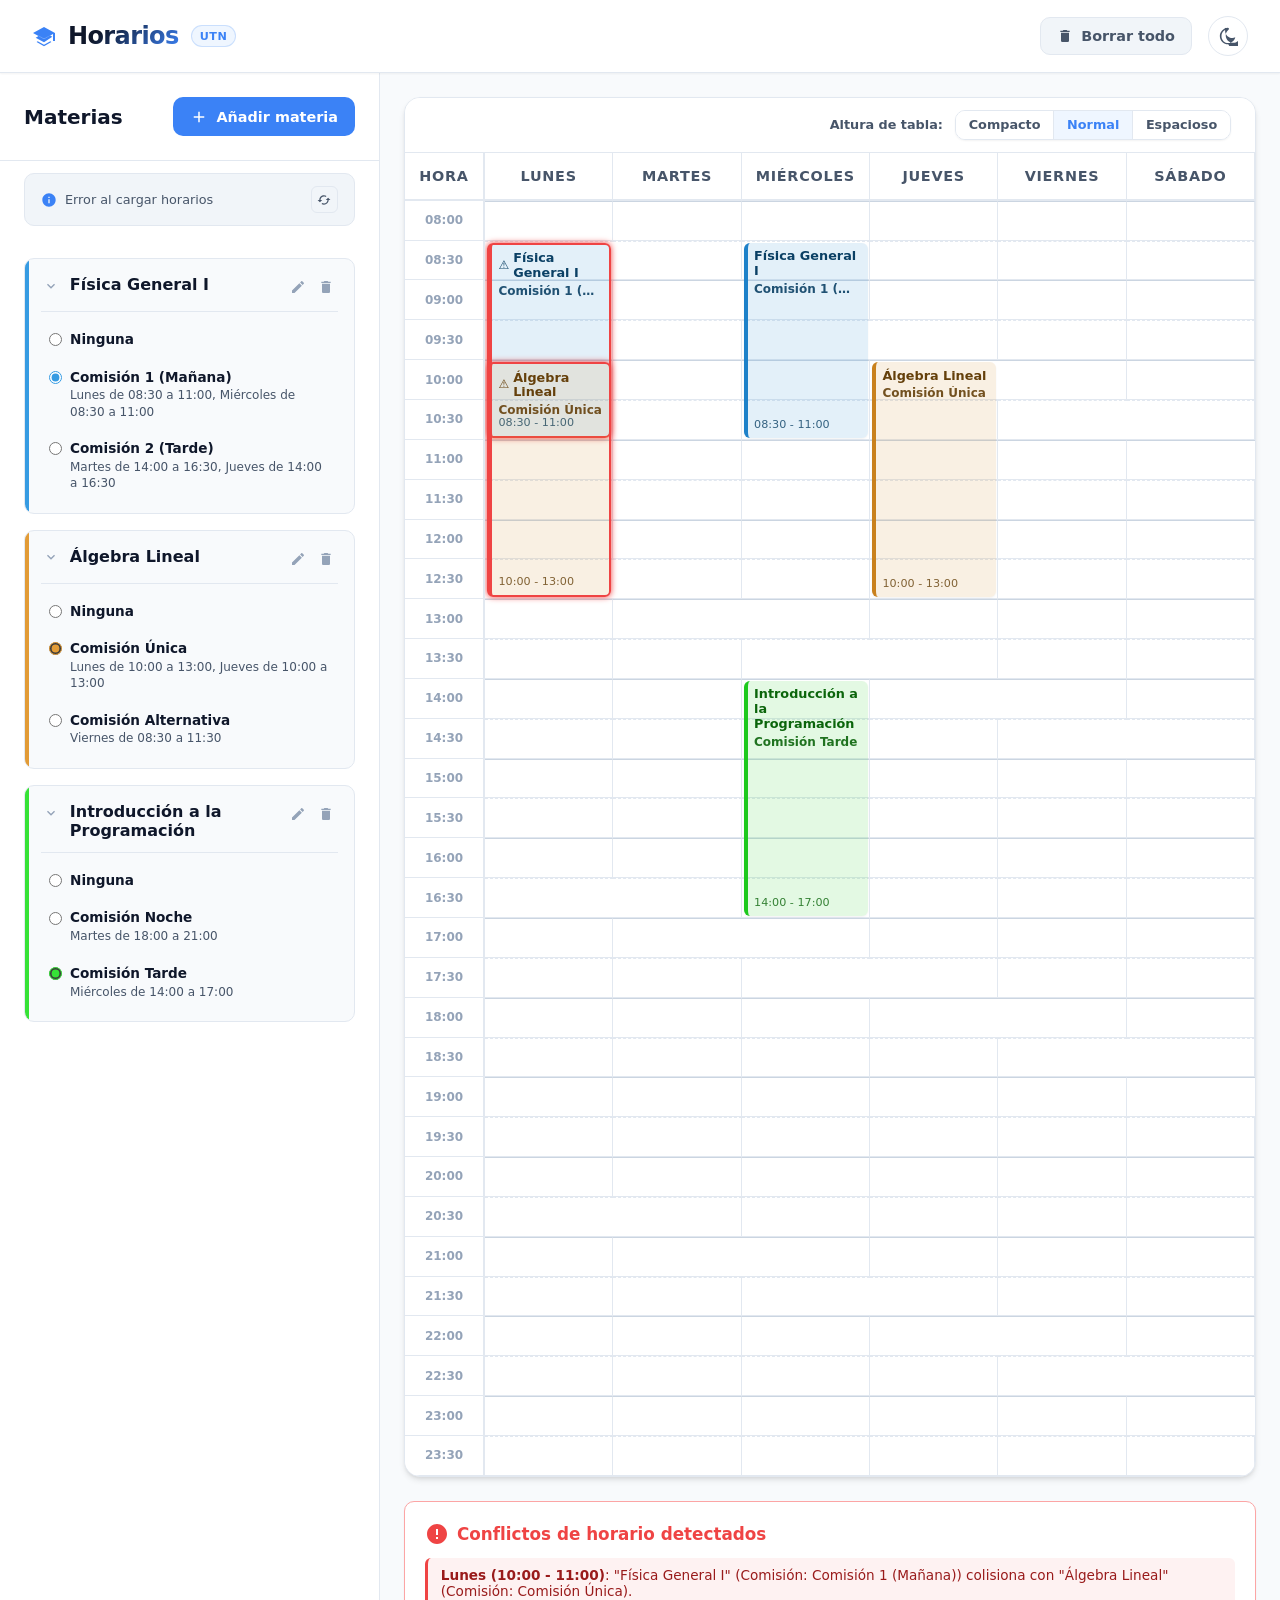
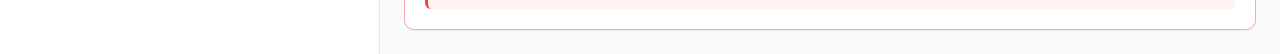
==== index.html @ dcdb1bec "Add files via upload" ====
<!DOCTYPE html>
<html lang="es">

<head>
    <meta charset="UTF-8">
    <meta name="viewport" content="width=device-width, initial-scale=1.0">
    <title>Horarios UTN</title>
    <link rel="stylesheet" href="styles.css">
</head>

<body class="theme-light">
    <header class="app-header">
        <div class="header-logo">
            <svg class="icon-logo" viewBox="0 0 24 24" width="24" height="24">
                <path fill="currentColor"
                    d="M12 3L1 9l11 6l9-4.91V17h2V9L12 3M5.89 11.5L12 14.83l6.11-3.33l2.22 1.21L12 18.25l-8.33-4.54l2.22-1.21M12 20.75l6.3-3.43l1.1 0.6L12 22.25L4.6 17.92l1.1-0.6l6.3 3.43Z" />
            </svg>
            <h1>Horarios</h1>
            <span class="badge">UTN</span>
        </div>
        <div class="header-actions">
            <button id="clear-data-btn" class="btn btn-secondary btn-icon-text"
                title="Borrar todos los datos y reiniciar">
                <svg viewBox="0 0 24 24" width="16" height="16">
                    <path fill="currentColor"
                        d="M19 4h-3.5l-1-1h-5l-1 1H5v2h14M6 19a2 2 0 0 0 2 2h8a2 2 0 0 0 2-2V7H6v12Z" />
                </svg>
                <span>Borrar todo</span>
            </button>
            <button id="theme-toggle" class="btn-theme" aria-label="Cambiar tema">
                <!-- Sun Icon -->
                <svg class="sun-icon" viewBox="0 0 24 24" width="20" height="20">
                    <path fill="currentColor"
                        d="M12 7a5 5 0 1 1 0 10a5 5 0 0 1 0-10Zm0 2a3 3 0 1 0 0 6a3 3 0 0 0 0-6Zm0-9h2v3h-2V0Zm0 18h2v3h-2v-3ZM3.515 4.929l1.414-1.414L7.05 5.636L5.636 7.05L3.515 4.93Zm13.435 13.435l1.414-1.414l2.122 2.121l-1.414 1.414l-2.122-2.121ZM0 12h3v2H0v-2Zm18 0h3v2h-3v-2ZM4.929 20.485l-1.414-1.414l2.121-2.122l1.414 1.414l-2.121 2.122ZM19.071 5.636l-1.414-1.414l2.122-2.121l1.414 1.414l-2.122 2.121Z" />
                </svg>
                <!-- Moon Icon -->
                <svg class="moon-icon" viewBox="0 0 24 24" width="20" height="20">
                    <path fill="currentColor"
                        d="M12.3 22h-.1c-5.5 0-10-4.5-10-10C2.2 6.8 6.4 2.5 11.7 2c.6 0 1.2.4 1.4.9c.2.6 0 1.2-.5 1.6c-2.1 1.7-3.3 4.2-3.3 6.9c0 4.8 3.9 8.8 8.8 8.8c2.7 0 5.2-1.2 6.9-3.3c.4-.5 1-.6 1.6-.4c.6.2.9.8.9 1.4c-.6 5.4-4.8 9.6-10.2 10.1c-.3 0-.7 0-1 .1ZM11.1 4c-3.9.7-6.9 4.1-6.9 8.2c0 4.6 3.7 8.3 8.3 8.3c4.1 0 7.5-3 8.2-6.9c-1 .5-2.2.8-3.4.8c-4.8 0-8.8-3.9-8.8-8.8c0-1.2.3-2.4.8-3.4Z" />
                </svg>
            </button>
        </div>
    </header>

    <main class="app-layout">
        <!-- Panel Izquierdo: Controles -->
        <section class="panel-left">
            <div class="panel-header">
                <h2>Materias</h2>
                <button id="add-subject-btn" class="btn btn-primary btn-icon-text">
                    <svg viewBox="0 0 24 24" width="18" height="18">
                        <path fill="currentColor" d="M19 13h-6v6h-2v-6H5v-2h6V5h2v6h6v2Z" />
                    </svg>
                    <span>Añadir materia</span>
                </button>
            </div>

            <div class="sync-status-card" id="sync-status-card">
                <div class="sync-status-info">
                    <svg viewBox="0 0 24 24" width="16" height="16" class="icon-sync">
                        <path fill="currentColor"
                            d="M12 2C6.48 2 2 6.48 2 12s4.48 10 10 10 10-4.48 10-10S17.52 2 12 2zm1 15h-2v-6h2v6zm0-8h-2V7h2v2z" />
                    </svg>
                    <span id="sync-status-text">Cargando horarios...</span>
                </div>
                <button id="open-sync-btn" class="btn btn-secondary btn-small"
                    title="Re-sincronizar horarios desde GitHub">
                    <svg viewBox="0 0 24 24" width="14" height="14">
                        <path fill="currentColor"
                            d="M19 8l-4 4h3c0 3.31-2.69 6-6 6-1.01 0-1.97-.25-2.8-.7l-1.46 1.46C8.97 19.54 10.43 20 12 20c4.42 0 8-3.58 8-8h3l-4-4zM6 12c0-3.31 2.69-6 6-6 1.01 0 1.97.25 2.8.7l1.46-1.46C15.03 4.46 13.57 4 12 4c-4.42 0-8 3.58-8 8H1l4 4 4-4H6z" />
                    </svg>
                </button>
            </div>

            <div id="subjects-container" class="subjects-list">
                <!-- Se poblará dinámicamente con JavaScript -->
                <div class="empty-state">
                    <svg viewBox="0 0 24 24" width="48" height="48">
                        <path fill="currentColor"
                            d="M19 3H5c-1.1 0-2 .9-2 2v14c0 1.1.9 2 2 2h14c1.1 0 2-.9 2-2V5c0-1.1-.9-2-2-2m-2 10h-4v4h-2v-4H7v-2h4V7h2v4h4v2Z" />
                    </svg>
                    <p>No tienes materias cargadas aún.</p>
                    <p class="subtext">Haz clic en "Añadir" para comenzar.</p>
                </div>
            </div>
        </section>

        <!-- Panel Derecho: Timetable -->
        <section class="panel-right">
            <div class="timetable-card">
                <div class="timetable-toolbar">
                    <span class="toolbar-label">Altura de tabla:</span>
                    <div class="btn-group" id="zoom-controls">
                        <button id="zoom-compact-btn" class="btn btn-secondary btn-small"
                            title="Compacto">Compacto</button>
                        <button id="zoom-normal-btn" class="btn btn-secondary btn-small active"
                            title="Normal">Normal</button>
                        <button id="zoom-spacious-btn" class="btn btn-secondary btn-small"
                            title="Espacioso">Espacioso</button>
                    </div>
                </div>
                <div class="timetable-wrapper">
                    <div class="timetable-grid" id="timetable-grid" data-size="normal">
                        <!-- Las cabeceras de días y bloques de horas se generarán por JS -->
                    </div>
                </div>
            </div>

            <!-- Panel de Colisiones -->
            <div id="collision-panel" class="collision-card hidden">
                <div class="collision-header">
                    <svg class="icon-warning" viewBox="0 0 24 24" width="24" height="24">
                        <path fill="currentColor"
                            d="M12 2C6.5 2 2 6.5 2 12s4.5 10 10 10s10-4.5 10-10S17.5 2 12 2zm1 15h-2v-2h2v2zm0-4h-2V7h2v6z" />
                    </svg>
                    <h3>Conflictos de horario detectados</h3>
                </div>
                <ul id="collision-list" class="collision-list">
                    <!-- Se listarán los conflictos aquí -->
                </ul>
            </div>
        </section>
    </main>

    <!-- Modal para Añadir/Editar Materia -->
    <div id="subject-modal" class="modal-overlay hidden">
        <div class="modal-container">
            <div class="modal-header">
                <h3 id="modal-title">Añadir materia</h3>
                <button id="modal-close-btn" class="btn-close" aria-label="Cerrar modal">&times;</button>
            </div>

            <!-- Tabs para alternar entre Oficial y Manual -->
            <div class="modal-tabs" id="subject-modal-tabs">
                <button type="button" class="modal-tab-btn active" id="tab-official-btn">Buscar materia oficial</button>
                <button type="button" class="modal-tab-btn" id="tab-manual-btn">Creación manual</button>
            </div>

            <!-- Contenido 1: Buscar Materia -->
            <div id="modal-official-section" class="modal-section-content">
                <div class="modal-body">
                    <p class="search-notice"> Agregá las materias anuales y de este cuatrimestre buscando acá</p>

                    <!-- Buscador -->
                    <div class="form-group search-group">
                        <div class="search-input-wrapper">
                            <input type="text" id="subject-search-input"
                                placeholder="Escribe el nombre de la materia... (ej. Análisis, Álgebra, Física)">
                            <svg class="search-icon" viewBox="0 0 24 24" width="18" height="18">
                                <path fill="currentColor"
                                    d="M9.5 3A6.5 6.5 0 0 1 16 9.5c0 1.61-.59 3.09-1.56 4.23l.27.27h.79l5 5-1.5 1.5-5-5v-.79l-.27-.27A6.516 6.516 0 0 1 9.5 16 6.5 6.5 0 0 1 3 9.5 6.5 6.5 0 0 1 9.5 3m0 2C7 5 5 7 5 9.5S7 14 9.5 14 14 12 14 9.5 12 5 9.5 5Z" />
                            </svg>
                        </div>
                        <div id="search-results-list" class="search-results-list hidden">
                            <!-- Resultados dinámicos -->
                        </div>
                    </div>

                    <!-- Detalle de la materia seleccionada -->
                    <div id="official-subject-detail" class="official-subject-detail hidden">
                        <div class="detail-header-card">
                            <h4 id="detail-subject-name">INFORMÁTICA I</h4>
                            <span class="badge badge-plan" id="detail-subject-plan">Plan 1995</span>
                        </div>

                        <div class="detail-info-title">Comisiones y horarios disponibles:</div>
                        <div class="commissions-detail-list" id="commissions-detail-list">
                            <!-- Se poblará con comisiones, aulas, profesores y horas -->
                        </div>
                    </div>
                </div>
                <div class="modal-footer">
                    <button type="button" class="btn btn-secondary modal-cancel-btn">Cancelar</button>
                    <button type="button" id="add-official-subject-btn" class="btn btn-primary" disabled>Añadir
                        materia</button>
                </div>
            </div>

            <!-- Contenido 2: Creación Manual (Formulario Original) -->
            <form id="subject-form" autocomplete="off" class="modal-section-content hidden">
                <input type="hidden" id="edit-subject-id">
                <div class="modal-body">

                    <!-- Nombre de la Materia -->
                    <div class="form-group">
                        <label for="subject-name">Nombre de la materia *</label>
                        <input type="text" id="subject-name" required
                            placeholder="Ej. Álgebra I, Física General, Introducción a la Programación...">
                    </div>

                    <!-- Comisiones -->
                    <div class="form-section">
                        <div class="section-header">
                            <h4>Comisiones</h4>
                            <button type="button" id="add-commission-btn"
                                class="btn btn-secondary btn-small btn-icon-text">
                                <svg viewBox="0 0 24 24" width="14" height="14">
                                    <path fill="currentColor" d="M19 13h-6v6h-2v-6H5v-2h6V5h2v6h6v2Z" />
                                </svg>
                                <span>Añadir comisión</span>
                            </button>
                        </div>

                        <div id="commissions-form-list" class="commissions-form-list">
                            <!-- Se añadirán comisiones dinámicamente con JS -->
                        </div>
                    </div>
                </div>
                <div class="modal-footer">
                    <button type="button" class="btn btn-secondary modal-cancel-btn">Cancelar</button>
                    <button type="submit" class="btn btn-primary">Guardar materia</button>
                </div>
            </form>
        </div>
    </div>


    <!-- Modal de Confirmación Personalizado -->
    <div id="confirm-modal" class="confirm-overlay hidden">
        <div class="confirm-box">
            <div class="confirm-icon">
                <svg viewBox="0 0 24 24" width="32" height="32">
                    <path fill="currentColor"
                        d="M12 2C6.48 2 2 6.48 2 12s4.48 10 10 10 10-4.48 10-10S17.52 2 12 2zm1 15h-2v-2h2v2zm0-4h-2V7h2v6z" />
                </svg>
            </div>
            <p id="confirm-message" class="confirm-message"></p>
            <div class="confirm-actions">
                <button id="confirm-cancel-btn" class="btn btn-secondary" type="button">Cancelar</button>
                <button id="confirm-ok-btn" class="btn btn-danger" type="button">Eliminar</button>
            </div>
        </div>
    </div>

    <script src="app.js"></script>
</body>

</html>
---- styles.css ----
/* ==========================================================================
   HoraUni - Estilos de la Aplicación
   ========================================================================== */

/* 1. Reset y Estilos de Base */
*, *::before, *::after {
    box-sizing: border-box;
    margin: 0;
    padding: 0;
}

:root {
    /* Variables del Sistema - Modo Claro */
    --font-primary: system-ui, -apple-system, BlinkMacSystemFont, "Segoe UI", Roboto, "Helvetica Neue", Arial, sans-serif;
    
    --bg-primary: #f8fafc;
    --bg-secondary: #ffffff;
    --bg-tertiary: #f1f5f9;
    --border-color: #e2e8f0;
    --border-color-muted: #cbd5e1;
    
    --text-primary: #0f172a;
    --text-secondary: #475569;
    --text-muted: #94a3b8;
    
    --color-brand: #3b82f6;
    --color-brand-hover: #2563eb;
    --color-brand-light: #eff6ff;
    
    --color-danger: #ef4444;
    --color-danger-hover: #dc2626;
    --color-danger-light: #fef2f2;
    --color-danger-dark: #991b1b;
    --color-danger-border: #fca5a5;
    
    --shadow-sm: 0 1px 2px 0 rgba(0, 0, 0, 0.05);
    --shadow-md: 0 4px 6px -1px rgba(0, 0, 0, 0.1), 0 2px 4px -2px rgba(0, 0, 0, 0.1);
    --shadow-lg: 0 10px 15px -3px rgba(0, 0, 0, 0.1), 0 4px 6px -4px rgba(0, 0, 0, 0.1);
    
    --radius-sm: 6px;
    --radius-md: 10px;
    --radius-lg: 16px;
    
    --transition-fast: 0.15s ease;
    --transition-normal: 0.25s cubic-bezier(0.4, 0, 0.2, 1);
}

/* Variables del Sistema - Modo Oscuro */
body.theme-dark {
    --bg-primary: #0f172a;
    --bg-secondary: #1e293b;
    --bg-tertiary: #0f172a;
    --border-color: #334155;
    --border-color-muted: #475569;
    
    --text-primary: #f8fafc;
    --text-secondary: #cbd5e1;
    --text-muted: #64748b;
    
    --color-brand: #60a5fa;
    --color-brand-hover: #3b82f6;
    --color-brand-light: #1e3a8a;
    
    --color-danger: #f87171;
    --color-danger-hover: #ef4444;
    --color-danger-light: rgba(127, 29, 29, 0.4);
    --color-danger-dark: #fecaca;
    --color-danger-border: #ef4444;
    
    --shadow-sm: 0 1px 2px 0 rgba(0, 0, 0, 0.5);
    --shadow-md: 0 4px 6px -1px rgba(0, 0, 0, 0.3), 0 2px 4px -2px rgba(0, 0, 0, 0.3);
    --shadow-lg: 0 10px 15px -3px rgba(0, 0, 0, 0.4), 0 4px 6px -4px rgba(0, 0, 0, 0.4);
}

body {
    font-family: var(--font-primary);
    background-color: var(--bg-primary);
    color: var(--text-primary);
    min-height: 100vh;
    display: flex;
    flex-direction: column;
    overflow-x: hidden;
    transition: background-color var(--transition-normal), color var(--transition-normal);
}

/* 2. Cabecera (App Header) */
.app-header {
    display: flex;
    justify-content: space-between;
    align-items: center;
    padding: 1rem 2rem;
    background-color: var(--bg-secondary);
    border-bottom: 1px solid var(--border-color);
    position: sticky;
    top: 0;
    z-index: 100;
    box-shadow: var(--shadow-sm);
    transition: background-color var(--transition-normal), border-color var(--transition-normal);
}

.header-logo {
    display: flex;
    align-items: center;
    gap: 0.75rem;
}

.icon-logo {
    color: var(--color-brand);
    animation: pulse 3s infinite alternate;
}

.header-logo h1 {
    font-size: 1.5rem;
    font-weight: 800;
    letter-spacing: -0.025em;
    background: linear-gradient(135deg, var(--text-primary) 30%, var(--color-brand));
    -webkit-background-clip: text;
    -webkit-text-fill-color: transparent;
}

.badge {
    font-size: 0.7rem;
    font-weight: 600;
    text-transform: uppercase;
    letter-spacing: 0.05em;
    padding: 0.2rem 0.5rem;
    background-color: var(--color-brand-light);
    color: var(--color-brand);
    border-radius: 9999px;
    border: 1px solid rgba(59, 130, 246, 0.2);
}

.header-actions {
    display: flex;
    align-items: center;
    gap: 1rem;
}

/* Botones y Controles */
.btn {
    display: inline-flex;
    align-items: center;
    justify-content: center;
    gap: 0.5rem;
    font-family: inherit;
    font-size: 0.9rem;
    font-weight: 600;
    padding: 0.6rem 1.2rem;
    border-radius: var(--radius-md);
    border: 1px solid transparent;
    cursor: pointer;
    transition: all var(--transition-fast);
}

.btn-icon-text {
    padding: 0.6rem 1rem;
}

.btn-primary {
    background-color: var(--color-brand);
    color: #ffffff;
}

.btn-primary:hover {
    background-color: var(--color-brand-hover);
    transform: translateY(-1px);
}

.btn-primary:active {
    transform: translateY(0);
}

.btn-secondary {
    background-color: var(--bg-tertiary);
    color: var(--text-secondary);
    border: 1px solid var(--border-color);
}

.btn-secondary:hover {
    background-color: var(--border-color);
    color: var(--text-primary);
}

.btn-danger {
    background-color: var(--color-danger-light);
    color: var(--color-danger);
    border: 1px solid rgba(239, 68, 68, 0.2);
}

.btn-danger:hover {
    background-color: var(--color-danger);
    color: #ffffff;
}

.btn-small {
    font-size: 0.8rem;
    padding: 0.4rem 0.8rem;
    border-radius: var(--radius-sm);
}

.btn-theme {
    background: none;
    border: 1px solid var(--border-color);
    color: var(--text-secondary);
    width: 40px;
    height: 40px;
    border-radius: 50%;
    display: flex;
    align-items: center;
    justify-content: center;
    cursor: pointer;
    transition: all var(--transition-fast);
}

.btn-theme:hover {
    background-color: var(--bg-tertiary);
    color: var(--text-primary);
    transform: rotate(15deg);
}

/* Iconos de Tema */
body.theme-light .moon-icon { display: block; }
body.theme-light .sun-icon { display: none; }
body.theme-dark .moon-icon { display: none; }
body.theme-dark .sun-icon { display: block; }

/* 3. Layout Principal */
.app-layout {
    display: flex;
    flex: 1;
    height: calc(100vh - 73px);
    overflow: hidden;
}

/* Panel Izquierdo (Materia/Comisiones) */
.panel-left {
    width: 380px;
    min-width: 380px;
    border-right: 1px solid var(--border-color);
    background-color: var(--bg-secondary);
    display: flex;
    flex-direction: column;
    transition: background-color var(--transition-normal), border-color var(--transition-normal);
}

.panel-left .panel-header {
    padding: 1.5rem;
    border-bottom: 1px solid var(--border-color);
    display: flex;
    justify-content: space-between;
    align-items: center;
}

.panel-left .panel-header h2 {
    font-size: 1.25rem;
    font-weight: 700;
}

.subjects-list {
    flex: 1;
    overflow-y: auto;
    padding: 1.5rem;
    display: flex;
    flex-direction: column;
    gap: 1rem;
}

/* Empty State */
.empty-state {
    display: flex;
    flex-direction: column;
    align-items: center;
    text-align: center;
    color: var(--text-muted);
    padding: 2rem 1.5rem;
}

.empty-state svg {
    margin-bottom: 1rem;
    opacity: 0.5;
}

.empty-state p {
    font-weight: 600;
    font-size: 1rem;
    color: var(--text-secondary);
}

.empty-state .subtext {
    font-weight: 400;
    font-size: 0.85rem;
    margin-top: 0.25rem;
    color: var(--text-muted);
}

/* 4. Tarjetas de Materia */
.subject-card {
    background-color: var(--bg-primary);
    border: 1px solid var(--border-color);
    border-radius: var(--radius-md);
    padding: 1rem;
    transition: all var(--transition-fast);
    position: relative;
    overflow: hidden;
}

.subject-card::before {
    content: '';
    position: absolute;
    left: 0;
    top: 0;
    bottom: 0;
    width: 4px;
    background-color: var(--subject-color);
}

.subject-card:hover {
    border-color: var(--border-color-muted);
    box-shadow: var(--shadow-sm);
}

.subject-card-header {
    display: flex;
    justify-content: space-between;
    align-items: flex-start;
    gap: 0.5rem;
    margin-bottom: 0.75rem;
}

.subject-card-title {
    font-weight: 700;
    font-size: 1rem;
    color: var(--text-primary);
    word-break: break-word;
}

.subject-card-actions {
    display: flex;
    gap: 0.25rem;
    margin-left: auto;
}

.btn-card-action {
    background: none;
    border: none;
    cursor: pointer;
    color: var(--text-muted);
    padding: 0.25rem;
    border-radius: var(--radius-sm);
    display: flex;
    align-items: center;
    justify-content: center;
    transition: all var(--transition-fast);
}

.btn-card-action:hover {
    background-color: var(--border-color);
    color: var(--text-primary);
}

.btn-card-action.btn-card-delete:hover {
    background-color: var(--color-danger-light);
    color: var(--color-danger);
}

/* Lista de Comisiones en Tarjeta */
.subject-card-commissions {
    display: flex;
    flex-direction: column;
    gap: 0.5rem;
    border-top: 1px solid var(--border-color);
    padding-top: 0.75rem;
}

.commission-option {
    display: flex;
    align-items: flex-start;
    gap: 0.5rem;
    cursor: pointer;
    padding: 0.35rem 0.5rem;
    border-radius: var(--radius-sm);
    transition: background-color var(--transition-fast);
}

.commission-option:hover {
    background-color: var(--bg-tertiary);
}

.commission-radio {
    margin-top: 0.2rem;
    accent-color: var(--subject-color);
    cursor: pointer;
}

.commission-info {
    font-size: 0.85rem;
    line-height: 1.35;
    flex: 1;
}

.commission-name {
    font-weight: 600;
    color: var(--text-primary);
    display: block;
}

.commission-time-summary {
    color: var(--text-secondary);
    font-size: 0.75rem;
    display: block;
    margin-top: 0.1rem;
}

/* 5. Panel Derecho (Timetable Grid) */
.panel-right {
    flex: 1;
    padding: 1.5rem;
    overflow-y: auto;
    display: flex;
    flex-direction: column;
    gap: 1.5rem;
}

.timetable-card {
    background-color: var(--bg-secondary);
    border: 1px solid var(--border-color);
    border-radius: var(--radius-lg);
    box-shadow: var(--shadow-md);
    flex: 1;
    display: flex;
    flex-direction: column;
    overflow: hidden;
    transition: background-color var(--transition-normal), border-color var(--transition-normal);
}

.timetable-wrapper {
    flex: 1;
    overflow: auto; /* Permite scroll horizontal si squash */
    position: relative;
    min-height: 450px;
}

/* Grilla CSS */
.timetable-grid {
    display: grid;
    /* 1 columna para horas (80px), 6 columnas para días (mínimo 110px para evitar squashing) */
    grid-template-columns: 80px repeat(6, minmax(110px, 1fr));
    /* Cabecera + 960 bloques de 1 minuto (de 08:00 a 00:00) */
    grid-template-rows: 48px repeat(960, var(--grid-row-height-1min, 1.3333px));
    width: 100%;
    min-width: 850px; /* Asegura un ancho mínimo para scroll horizontal */
    position: relative;
    --grid-row-height-1min: 1.3333px; /* 40px / 30 */
}

/* Alturas Dinámicas de la Tabla */
.timetable-grid[data-size="compact"] {
    --grid-row-height-1min: 0.9333px; /* 28px / 30 */
}
.timetable-grid[data-size="compact"] .timetable-event {
    padding: 0.2rem 0.3rem;
    font-size: 0.7rem;
}
.timetable-grid[data-size="compact"] .event-subject {
    font-size: 0.75rem;
}
.timetable-grid[data-size="compact"] .event-commission {
    display: none; /* Ocultar comisión en vista compacta para evitar overflow */
}
.timetable-grid[data-size="compact"] .event-time {
    font-size: 0.65rem;
}

.timetable-grid[data-size="normal"] {
    --grid-row-height-1min: 1.3333px;
}

.timetable-grid[data-size="spacious"] {
    --grid-row-height-1min: 1.8666px; /* 56px / 30 */
}
.timetable-grid[data-size="spacious"] .timetable-event {
    padding: 0.6rem;
    font-size: 0.8rem;
}
.timetable-grid[data-size="spacious"] .event-subject {
    font-size: 0.85rem;
}
.timetable-grid[data-size="spacious"] .event-time {
    font-size: 0.75rem;
}

/* Toolbar de la Grilla Horaria */
.timetable-toolbar {
    display: flex;
    justify-content: flex-end;
    align-items: center;
    gap: 0.75rem;
    padding: 0.75rem 1.5rem;
    border-bottom: 1px solid var(--border-color);
    background-color: var(--bg-secondary);
    transition: background-color var(--transition-normal), border-color var(--transition-normal);
}

.toolbar-label {
    font-size: 0.8rem;
    font-weight: 600;
    color: var(--text-secondary);
}

.btn-group {
    display: inline-flex;
    border: 1px solid var(--border-color);
    border-radius: var(--radius-md);
    overflow: hidden;
    box-shadow: var(--shadow-sm);
}

.btn-group .btn {
    border: none;
    border-radius: 0;
    margin: 0;
    padding: 0.4rem 0.8rem;
    font-size: 0.8rem;
    background-color: var(--bg-secondary);
    color: var(--text-secondary);
    transition: all var(--transition-fast);
}

.btn-group .btn:not(:last-child) {
    border-right: 1px solid var(--border-color);
}

.btn-group .btn:hover {
    background-color: var(--bg-tertiary);
    color: var(--text-primary);
}

.btn-group .btn.active {
    background-color: var(--color-brand-light);
    color: var(--color-brand);
    font-weight: 700;
}

body.theme-dark .btn-group .btn.active {
    background-color: var(--color-brand-light);
    color: var(--color-brand);
}


/* Celdas de Cabecera (Días) */
.grid-header {
    background-color: var(--bg-secondary);
    font-weight: 750;
    font-size: 0.9rem;
    text-align: center;
    display: flex;
    flex-direction: column;
    align-items: center;
    justify-content: center;
    border-bottom: 2px solid var(--border-color);
    border-right: 1px solid var(--border-color);
    position: sticky;
    top: 0;
    z-index: 10;
    text-transform: uppercase;
    letter-spacing: 0.05em;
    color: var(--text-secondary);
    transition: background-color var(--transition-normal), border-color var(--transition-normal);
}

.grid-header:last-child {
    border-right: none;
}

/* Cabecera de Hora vacía o de etiqueta */
.grid-header-time {
    background-color: var(--bg-secondary);
    position: sticky;
    left: 0;
    top: 0;
    z-index: 20;
    border-right: 2px solid var(--border-color);
}

/* Etiquetas de Hora (Columna izquierda) */
.time-label {
    background-color: var(--bg-secondary);
    font-size: 0.75rem;
    font-weight: 700;
    color: var(--text-muted);
    display: flex;
    align-items: center;
    justify-content: center;
    border-right: 2px solid var(--border-color);
    border-bottom: 1px solid var(--border-color);
    position: sticky;
    left: 0;
    z-index: 9;
    user-select: none;
    transition: background-color var(--transition-normal), border-color var(--transition-normal);
}

/* Celdas de Fondo (Para dibujar la tabla) */
.grid-cell {
    border-bottom: 1px solid var(--border-color);
    border-right: 1px solid var(--border-color);
    background-color: transparent;
    transition: background-color var(--transition-fast);
}

.grid-cell:nth-child(8n) {
    border-right: none; /* Última columna */
}

/* División visual entre horas */
.grid-cell.hour-start {
    border-top: 1px solid var(--border-color-muted);
}

.grid-cell.half-hour-start {
    border-top: 1px dashed var(--border-color);
}

/* Efecto hover sobre celdas vacías */
.grid-cell:hover {
    background-color: var(--bg-tertiary);
}

/* Bloques de Eventos (Comisiones Activas) */
.timetable-event {
    --subject-color: hsl(var(--subject-color-hue), 75%, 45%);
    --subject-color-alpha: hsla(var(--subject-color-hue), 75%, 45%, 0.12);
    --subject-color-dark: hsl(var(--subject-color-hue), 80%, 22%);
    
    margin: 2px;
    padding: 0.4rem;
    border-radius: var(--radius-sm);
    font-size: 0.75rem;
    line-height: 1.2;
    overflow: hidden;
    display: flex;
    flex-direction: column;
    justify-content: space-between;
    box-shadow: var(--shadow-sm);
    z-index: 2;
    cursor: default;
    border-left: 4px solid var(--subject-color);
    background-color: var(--subject-color-alpha);
    color: var(--subject-color-dark);
    transition: transform var(--transition-fast), box-shadow var(--transition-fast);
}

body.theme-dark .timetable-event {
    --subject-color: hsl(var(--subject-color-hue), 75%, 65%);
    --subject-color-alpha: hsla(var(--subject-color-hue), 75%, 65%, 0.18);
    --subject-color-dark: hsl(var(--subject-color-hue), 80%, 90%);
}

.timetable-event:hover {
    transform: scale(1.01);
    box-shadow: var(--shadow-md);
    z-index: 3;
}

.event-subject {
    font-weight: 700;
    white-space: normal;
    word-break: break-word;
    font-size: 0.8rem;
    line-height: 1.15;
    margin-bottom: 0.2rem;
}

.event-commission {
    font-weight: 550;
    opacity: 0.9;
    white-space: nowrap;
    overflow: hidden;
    text-overflow: ellipsis;
}

.event-time {
    font-size: 0.7rem;
    opacity: 0.8;
    margin-top: auto;
}

.timetable-event.in-conflict {
    border: 2px solid var(--color-danger) !important;
    border-left: 5px solid var(--color-danger) !important;
    box-shadow: 0 0 6px var(--color-danger);
    animation: border-flash 1.5s infinite alternate;
}

.timetable-event.in-conflict .event-subject {
    display: flex;
    align-items: center;
    gap: 0.25rem;
}

.timetable-event.in-conflict .event-subject::before {
    content: '⚠️';
    font-size: 0.75rem;
}

/* 6. Panel de Colisiones */
.collision-card {
    background-color: var(--bg-secondary);
    border: 1px solid var(--color-danger-border);
    border-radius: var(--radius-md);
    padding: 1.25rem;
    box-shadow: var(--shadow-sm);
    animation: slide-in 0.3s ease;
    transition: background-color var(--transition-normal), border-color var(--transition-normal);
}

.collision-header {
    display: flex;
    align-items: center;
    gap: 0.5rem;
    color: var(--color-danger);
    margin-bottom: 0.75rem;
}

.collision-header h3 {
    font-size: 1.05rem;
    font-weight: 700;
}

.icon-warning {
    color: var(--color-danger);
}

.collision-list {
    list-style: none;
    display: flex;
    flex-direction: column;
    gap: 0.5rem;
}

.collision-item {
    font-size: 0.85rem;
    padding: 0.6rem 0.8rem;
    background-color: var(--color-danger-light);
    border-left: 3px solid var(--color-danger);
    border-radius: var(--radius-sm);
    color: var(--color-danger-dark);
    display: flex;
    align-items: center;
    justify-content: space-between;
    gap: 0.5rem;
}

.collision-text strong {
    font-weight: 700;
}

/* Clases de Utilidad */
.hidden {
    display: none !important;
}

/* 7. Formulario y Ventana Modal */
.modal-overlay {
    position: fixed;
    top: 0;
    left: 0;
    width: 100vw;
    height: 100vh;
    background-color: rgba(15, 23, 42, 0.6);
    backdrop-filter: blur(4px);
    display: flex;
    align-items: center;
    justify-content: center;
    z-index: 200;
    opacity: 1;
    transition: opacity var(--transition-normal);
}

.modal-container {
    background-color: var(--bg-secondary);
    border-radius: var(--radius-lg);
    width: 90%;
    max-width: 650px;
    max-height: 85vh;
    display: flex;
    flex-direction: column;
    box-shadow: var(--shadow-lg);
    border: 1px solid var(--border-color);
    animation: modal-scale-up 0.3s cubic-bezier(0.34, 1.56, 0.64, 1);
    overflow: hidden;
    transition: background-color var(--transition-normal), border-color var(--transition-normal);
}

.modal-header {
    padding: 1.25rem 1.5rem;
    border-bottom: 1px solid var(--border-color);
    display: flex;
    justify-content: space-between;
    align-items: center;
}

.modal-header h3 {
    font-size: 1.2rem;
    font-weight: 700;
}

.btn-close {
    background: none;
    border: none;
    font-size: 1.5rem;
    cursor: pointer;
    color: var(--text-muted);
    transition: color var(--transition-fast);
    line-height: 1;
}

.btn-close:hover {
    color: var(--text-primary);
}

.modal-container form {
    display: flex;
    flex-direction: column;
    flex: 1;
    overflow: hidden;
}

.modal-body {
    padding: 1.5rem;
    overflow-y: auto;
    display: flex;
    flex-direction: column;
    gap: 1.5rem;
    flex: 1;
    min-height: 0;
}

body.modal-open {
    overflow: hidden;
}

.form-group {
    display: flex;
    flex-direction: column;
    gap: 0.5rem;
}

.form-group label {
    font-size: 0.85rem;
    font-weight: 600;
    color: var(--text-secondary);
}

.form-group input[type="text"] {
    font-family: inherit;
    font-size: 0.95rem;
    padding: 0.65rem 0.85rem;
    border-radius: var(--radius-md);
    border: 1px solid var(--border-color);
    background-color: var(--bg-primary);
    color: var(--text-primary);
    transition: all var(--transition-fast);
}

.form-group input[type="text"]:focus {
    outline: none;
    border-color: var(--color-brand);
    box-shadow: 0 0 0 3px rgba(59, 130, 246, 0.15);
    background-color: var(--bg-secondary);
}

.form-section {
    border: 1px solid var(--border-color);
    border-radius: var(--radius-md);
    padding: 1rem;
    background-color: var(--bg-primary);
    transition: background-color var(--transition-normal), border-color var(--transition-normal);
}

.form-section .section-header {
    display: flex;
    justify-content: space-between;
    align-items: center;
    margin-bottom: 1rem;
}

.form-section .section-header h4 {
    font-size: 0.95rem;
    font-weight: 700;
}

.commissions-form-list {
    display: flex;
    flex-direction: column;
    gap: 1rem;
}

/* Tarjeta de comisión dentro del formulario */
.form-commission-card {
    background-color: var(--bg-secondary);
    border: 1px solid var(--border-color);
    border-radius: var(--radius-md);
    padding: 1rem;
    display: flex;
    flex-direction: column;
    gap: 0.75rem;
    position: relative;
    animation: fade-in 0.2s ease;
    transition: background-color var(--transition-normal), border-color var(--transition-normal);
}

.form-commission-header {
    display: flex;
    justify-content: space-between;
    align-items: center;
    gap: 0.5rem;
}

.form-commission-title {
    font-size: 0.85rem;
    font-weight: 700;
    color: var(--text-secondary);
}

.commission-slots-list {
    display: flex;
    flex-direction: column;
    gap: 0.5rem;
}

/* Renglón del Horario de Comisión (Día + Horas) */
.form-slot-row {
    display: grid;
    grid-template-columns: 2fr 1fr 1fr auto;
    gap: 0.5rem;
    align-items: center;
    animation: fade-in 0.15s ease;
}

.form-slot-row select, .form-slot-row input[type="time"], .form-slot-row input[type="text"] {
    width: 100%;
    min-width: 0;
    font-family: inherit;
    font-size: 0.85rem;
    padding: 0.45rem 0.5rem;
    border-radius: var(--radius-sm);
    border: 1px solid var(--border-color);
    background-color: var(--bg-primary);
    color: var(--text-primary);
    outline: none;
    transition: all var(--transition-fast);
}

.form-slot-row select:focus, .form-slot-row input[type="time"]:focus, .form-slot-row input[type="text"]:focus {
    border-color: var(--color-brand);
    background-color: var(--bg-secondary);
}

.modal-footer {
    padding: 1rem 1.5rem;
    border-top: 1px solid var(--border-color);
    display: flex;
    justify-content: flex-end;
    gap: 0.75rem;
    background-color: var(--bg-secondary);
    transition: background-color var(--transition-normal), border-color var(--transition-normal);
}

/* 8. Animaciones y Ajustes Finos */
@keyframes pulse {
    0% { opacity: 0.85; transform: scale(1); }
    100% { opacity: 1; transform: scale(1.05); }
}

@keyframes border-flash {
    0% { border-color: var(--color-danger); box-shadow: 0 0 4px rgba(239, 68, 68, 0.2); }
    100% { border-color: #ef4444; box-shadow: 0 0 10px rgba(239, 68, 68, 0.5); }
}

@keyframes modal-scale-up {
    from { transform: scale(0.95); opacity: 0; }
    to { transform: scale(1); opacity: 1; }
}

@keyframes fade-in {
    from { opacity: 0; transform: translateY(4px); }
    to { opacity: 1; transform: translateY(0); }
}

@keyframes slide-in {
    from { opacity: 0; transform: translateY(10px); }
    to { opacity: 1; transform: translateY(0); }
}

/* Personalización del Scrollbar */
::-webkit-scrollbar {
    width: 8px;
    height: 8px;
}

::-webkit-scrollbar-track {
    background: transparent;
}

::-webkit-scrollbar-thumb {
    background: var(--border-color-muted);
    border-radius: 4px;
}

::-webkit-scrollbar-thumb:hover {
    background: var(--text-muted);
}

/* 9. Media Queries (Adaptabilidad) */
@media (max-width: 1024px) {
    .app-layout {
        flex-direction: column;
        height: auto;
        overflow: visible;
    }
    
    .panel-left {
        width: 100%;
        min-width: auto;
        border-right: none;
        border-bottom: 1px solid var(--border-color);
        max-height: 400px;
    }
    
    .panel-right {
        padding: 1rem;
        overflow: visible;
    }
    
    .timetable-wrapper {
        min-height: 500px;
    }
}

@media (max-width: 600px) {
    .app-header {
        padding: 0.75rem 1rem;
    }
    
    .header-logo h1 {
        font-size: 1.25rem;
    }
    
    .header-actions {
        gap: 0.5rem;
    }
    
    .btn span {
        display: none; /* Oculta textos de botones en pantallas muy chicas */
    }
    
    .btn {
        padding: 0.5rem;
    }
    
    .btn-theme {
        width: 34px;
        height: 34px;
    }
    
    .form-slot-row {
        grid-template-columns: 1.5fr 1fr 1fr auto;
    }
}

/* ==========================================================================
   Estilos de Sincronización y Buscador de Materias Oficiales UTN
   ========================================================================== */

/* Tarjeta de Estado de Sincronización en Sidebar */
.sync-status-card {
    display: flex;
    justify-content: space-between;
    align-items: center;
    padding: 0.75rem 1rem;
    margin: 0.75rem 1.5rem 0.5rem 1.5rem;
    background-color: var(--bg-tertiary);
    border: 1px solid var(--border-color);
    border-radius: var(--radius-md);
    font-size: 0.8rem;
    transition: all var(--transition-fast);
}

.sync-status-info {
    display: flex;
    align-items: center;
    gap: 0.5rem;
    color: var(--text-secondary);
}

.icon-sync {
    color: var(--color-brand);
    animation: rotate-sync 8s linear infinite paused;
}

.sync-status-card:hover .icon-sync {
    animation-play-state: running;
}

@keyframes rotate-sync {
    from { transform: rotate(0deg); }
    to { transform: rotate(360deg); }
}

/* Botón de sincronización icon-only */
#open-sync-btn {
    padding: 0.35rem;
    min-width: unset;
    border-radius: var(--radius-sm);
    display: flex;
    align-items: center;
    justify-content: center;
    transition: all var(--transition-fast);
}

#open-sync-btn:hover {
    background-color: var(--color-brand-light);
    color: var(--color-brand);
}

#open-sync-btn.spinning svg {
    animation: rotate-sync 0.8s linear infinite;
}

#open-sync-btn:disabled {
    opacity: 0.5;
    cursor: not-allowed;
}

/* Badge Oficial */
.badge-official {
    font-size: 0.65rem;
    font-weight: 700;
    padding: 0.15rem 0.4rem;
    background-color: var(--color-brand-light);
    color: var(--color-brand);
    border-radius: 4px;
    border: 1px solid rgba(59, 130, 246, 0.3);
    margin-left: 0.5rem;
    display: inline-block;
}

/* Colores sutiles para los Planes de Estudio */
.plan-2023 {
    background-color: rgba(34, 197, 94, 0.12) !important;
    color: #4ade80 !important;
    border: 1px solid rgba(34, 197, 94, 0.35) !important;
}

.plan-95 {
    background-color: rgba(234, 179, 8, 0.12) !important;
    color: #facc15 !important;
    border: 1px solid rgba(234, 179, 8, 0.35) !important;
}

/* Tabs del Modal */
.modal-tabs {
    display: flex;
    border-bottom: 1px solid var(--border-color);
    background-color: var(--bg-tertiary);
    padding: 0 1.5rem;
}

.modal-tab-btn {
    background: none;
    border: none;
    border-bottom: 2px solid transparent;
    padding: 1rem 1.25rem;
    font-family: inherit;
    font-size: 0.9rem;
    font-weight: 600;
    color: var(--text-secondary);
    cursor: pointer;
    transition: all var(--transition-fast);
}

.modal-tab-btn:hover {
    color: var(--text-primary);
}

.modal-tab-btn.active {
    color: var(--color-brand);
    border-bottom-color: var(--color-brand);
}

/* Pestañas del Modal */
.modal-section-content {
    display: flex;
    flex-direction: column;
    flex: 1;
    overflow: hidden;
}

/* Selector de Plan en Modal */
.plan-btn-group {
    width: 100%;
}
.plan-btn-group .btn {
    flex: 1;
    text-align: center;
    padding: 0.5rem;
    font-weight: 700;
}

/* Campo de Búsqueda */
.search-group {
    margin-bottom: 0.5rem;
}

.search-input-wrapper {
    position: relative;
    display: flex;
    align-items: center;
}

.search-input-wrapper input {
    width: 100%;
    padding-right: 2.5rem !important;
}

.search-icon {
    position: absolute;
    right: 0.75rem;
    color: var(--text-muted);
    pointer-events: none;
}

/* Lista de Resultados de Búsqueda */
.search-results-list {
    background-color: var(--bg-secondary);
    border: 1px solid var(--border-color);
    border-radius: var(--radius-md);
    max-height: 200px;
    overflow-y: auto;
    box-shadow: var(--shadow-md);
    position: relative;
    margin-top: 0.5rem;
    width: 100%;
    z-index: 10;
}

.search-result-item {
    padding: 0.75rem 1rem;
    cursor: pointer;
    font-size: 0.85rem;
    border-bottom: 1px solid var(--border-color);
    transition: background-color var(--transition-fast);
    display: flex;
    justify-content: space-between;
    align-items: center;
}

.search-result-item:hover {
    background-color: var(--bg-tertiary);
}

.search-result-item:last-child {
    border-bottom: none;
}

.search-result-name {
    font-weight: 600;
    color: var(--text-primary);
}

.search-result-plan {
    font-size: 0.75rem;
    color: var(--text-muted);
    background-color: var(--bg-primary);
    padding: 0.15rem 0.35rem;
    border-radius: 4px;
}

/* Detalle de Materia Oficial */
.official-subject-detail {
    border: 1px solid var(--border-color);
    border-radius: var(--radius-md);
    padding: 1rem;
    background-color: var(--bg-primary);
    margin-top: 1rem;
    animation: fade-in 0.25s ease;
}

.detail-header-card {
    display: flex;
    justify-content: space-between;
    align-items: center;
    border-bottom: 1px solid var(--border-color);
    padding-bottom: 0.5rem;
    margin-bottom: 0.75rem;
}

.detail-header-card h4 {
    font-size: 1.05rem;
    font-weight: 800;
    color: var(--text-primary);
}

.badge-plan {
    font-size: 0.7rem;
    background-color: var(--color-brand-light);
    color: var(--color-brand);
}

.detail-info-title {
    font-size: 0.8rem;
    font-weight: 700;
    color: var(--text-secondary);
    margin-bottom: 0.5rem;
}

.commissions-detail-list {
    display: flex;
    flex-direction: column;
    gap: 0.5rem;
    max-height: 180px;
    overflow-y: auto;
}

.detail-commission-card {
    background-color: var(--bg-secondary);
    border: 1px solid var(--border-color);
    border-radius: var(--radius-sm);
    padding: 0.6rem 0.8rem;
    font-size: 0.8rem;
}

.detail-comm-name {
    font-weight: 700;
    color: var(--text-primary);
    margin-bottom: 0.25rem;
}

.detail-comm-teacher {
    color: var(--text-secondary);
    font-size: 0.75rem;
    margin-bottom: 0.2rem;
}

.detail-comm-slot {
    font-size: 0.75rem;
    color: var(--text-muted);
    display: flex;
    gap: 0.5rem;
}

.detail-comm-classroom {
    color: var(--color-brand);
    font-weight: 600;
}

/* Estilos de Eventos en Timetable */
.event-classroom {
    font-size: 0.7rem;
    font-weight: 700;
    opacity: 0.95;
    margin-top: 0.15rem;
    color: var(--subject-color);
}

body.theme-dark .event-classroom {
    color: var(--subject-color);
}

.event-teacher {
    font-size: 0.65rem;
    font-style: italic;
    opacity: 0.8;
    white-space: nowrap;
    overflow: hidden;
    text-overflow: ellipsis;
    margin-top: 0.1rem;
}

/* Modales - Sync Modal */
.sync-info-section {
    background-color: var(--bg-primary);
    border-radius: var(--radius-md);
    padding: 1rem;
    border: 1px solid var(--border-color);
    margin-bottom: 1rem;
}

.sync-desc {
    font-size: 0.85rem;
    color: var(--text-secondary);
    line-height: 1.4;
}

.sync-status-details {
    display: flex;
    gap: 0.5rem;
    font-size: 0.85rem;
    margin-top: 0.5rem;
    align-items: center;
}

.status-label {
    color: var(--text-muted);
}

.sync-method-card {
    background-color: var(--bg-primary);
    border: 1px solid var(--border-color);
    border-radius: var(--radius-md);
    padding: 1.25rem;
    margin-bottom: 1rem;
    display: flex;
    flex-direction: column;
    gap: 0.75rem;
}

.method-title-bar {
    display: flex;
    align-items: center;
    gap: 0.5rem;
    margin-bottom: 0.25rem;
}

.method-badge {
    font-size: 0.65rem;
    font-weight: 700;
    text-transform: uppercase;
    padding: 0.15rem 0.4rem;
    background-color: var(--color-brand-light);
    color: var(--color-brand);
    border-radius: 4px;
}

.badge-alt {
    background-color: var(--bg-tertiary);
    color: var(--text-secondary);
    border: 1px solid var(--border-color);
}

.sync-method-card h4 {
    font-size: 0.95rem;
    font-weight: 700;
    color: var(--text-primary);
}

.sync-method-card .subtext {
    font-size: 0.8rem;
    color: var(--text-secondary);
    line-height: 1.35;
}

.sync-status-message {
    padding: 0.6rem 0.8rem;
    border-radius: var(--radius-sm);
    font-size: 0.8rem;
    font-weight: 600;
    animation: fade-in 0.2s ease;
}

.sync-status-message.success {
    background-color: var(--color-brand-light);
    color: var(--color-brand);
    border: 1px solid rgba(59, 130, 246, 0.2);
}

.sync-status-message.error {
    background-color: var(--color-danger-light);
    color: var(--color-danger-dark);
    border: 1px solid rgba(239, 68, 68, 0.2);
}

.sync-status-message.loading {
    background-color: var(--bg-tertiary);
    color: var(--text-secondary);
    border: 1px solid var(--border-color);
    display: flex;
    align-items: center;
    gap: 0.5rem;
}

.sync-status-message.loading::before {
    content: '';
    width: 14px;
    height: 14px;
    border: 2px solid var(--text-muted);
    border-top-color: var(--color-brand);
    border-radius: 50%;
    animation: spin 0.8s linear infinite;
}

@keyframes spin {
    to { transform: rotate(360deg); }
}

/* Manual Sync Accordion */
.manual-sync-card {
    padding: 0;
    overflow: hidden;
}

.manual-sync-header {
    padding: 1.25rem;
    cursor: pointer;
    display: flex;
    justify-content: space-between;
    align-items: center;
    user-select: none;
    transition: background-color var(--transition-fast);
}

.manual-sync-header:hover {
    background-color: var(--bg-tertiary);
}

.manual-sync-content {
    padding: 0 1.25rem 1.25rem 1.25rem;
    border-top: 1px solid var(--border-color);
    background-color: var(--bg-secondary);
    animation: slide-in 0.2s ease;
}

.icon-chevron {
    color: var(--text-muted);
    transition: transform var(--transition-normal);
}

.icon-chevron.open {
    transform: rotate(180deg);
}

.manual-steps {
    margin: 0.5rem 0 0.75rem 1.25rem;
    font-size: 0.8rem;
    color: var(--text-secondary);
    line-height: 1.4;
}

.manual-steps li {
    margin-bottom: 0.25rem;
}

.link-official {
    color: var(--color-brand);
    text-decoration: none;
    font-weight: 600;
}

.link-official:hover {
    text-decoration: underline;
}

#manual-html-input {
    width: 100%;
    font-family: monospace;
    font-size: 0.8rem;
    padding: 0.5rem;
    border-radius: var(--radius-sm);
    border: 1px solid var(--border-color);
    background-color: var(--bg-primary);
    color: var(--text-primary);
    resize: vertical;
    outline: none;
    transition: border-color var(--transition-fast);
}

#manual-html-input:focus {
    border-color: var(--color-brand);
}

kbd {
    background-color: var(--bg-tertiary);
    border: 1px solid var(--border-color-muted);
    border-radius: 3px;
    box-shadow: 0 1px 0 rgba(0,0,0,0.2);
    color: var(--text-primary);
    display: inline-block;
    font-size: 0.75rem;
    font-family: inherit;
    line-height: 1.4;
    padding: 0.1rem 0.3rem;
    white-space: nowrap;
}

/* ==========================================================================
   Modal de Confirmación Personalizado
   ========================================================================== */
.confirm-overlay {
    position: fixed;
    inset: 0;
    z-index: 2000;
    display: flex;
    align-items: center;
    justify-content: center;
    background-color: rgba(0, 0, 0, 0.55);
    backdrop-filter: blur(4px);
    -webkit-backdrop-filter: blur(4px);
    opacity: 0;
    animation: confirmFadeIn 0.2s ease forwards;
}

.confirm-overlay.hidden {
    display: none;
    animation: none;
}

@keyframes confirmFadeIn {
    from { opacity: 0; }
    to { opacity: 1; }
}

.confirm-box {
    background-color: var(--bg-secondary);
    border: 1px solid var(--border-color);
    border-radius: var(--radius-lg);
    padding: 1.75rem 2rem;
    max-width: 380px;
    width: 90%;
    text-align: center;
    box-shadow: 0 20px 60px rgba(0, 0, 0, 0.35);
    transform: scale(0.92);
    animation: confirmPopIn 0.25s cubic-bezier(0.34, 1.56, 0.64, 1) forwards;
}

@keyframes confirmPopIn {
    from { transform: scale(0.92); opacity: 0; }
    to { transform: scale(1); opacity: 1; }
}

.confirm-icon {
    color: #ef4444;
    margin-bottom: 0.75rem;
}

.confirm-icon svg {
    filter: drop-shadow(0 0 8px rgba(239, 68, 68, 0.3));
}

.confirm-message {
    color: var(--text-primary);
    font-size: 0.95rem;
    line-height: 1.5;
    margin: 0 0 1.5rem 0;
}

.confirm-actions {
    display: flex;
    gap: 0.75rem;
    justify-content: center;
}

.confirm-actions .btn {
    flex: 1;
    padding: 0.6rem 1rem;
    font-weight: 600;
    border-radius: var(--radius-md);
    cursor: pointer;
    transition: all var(--transition-fast);
}

.btn-danger {
    background-color: #ef4444;
    color: #fff;
    border: 1px solid #ef4444;
}

.btn-danger:hover {
    background-color: #dc2626;
    border-color: #dc2626;
    box-shadow: 0 0 12px rgba(239, 68, 68, 0.35);
}

.search-notice {
    font-size: 0.85rem;
    color: var(--text-muted);
    margin: 0.25rem 0 -0.75rem 0;
    line-height: 1.4;
}

/* Acordeón de Comisiones en Tarjetas de Materia */
.subject-card-header {
    cursor: pointer;
}

.btn-card-toggle {
    background: none;
    border: none;
    cursor: pointer;
    color: var(--text-muted);
    padding: 0.15rem;
    display: flex;
    align-items: center;
    justify-content: center;
    transition: color var(--transition-fast);
}

.btn-card-toggle:hover {
    color: var(--text-primary);
}

.icon-chevron {
    transition: transform var(--transition-fast);
}

.icon-chevron.collapsed {
    transform: rotate(-90deg);
}
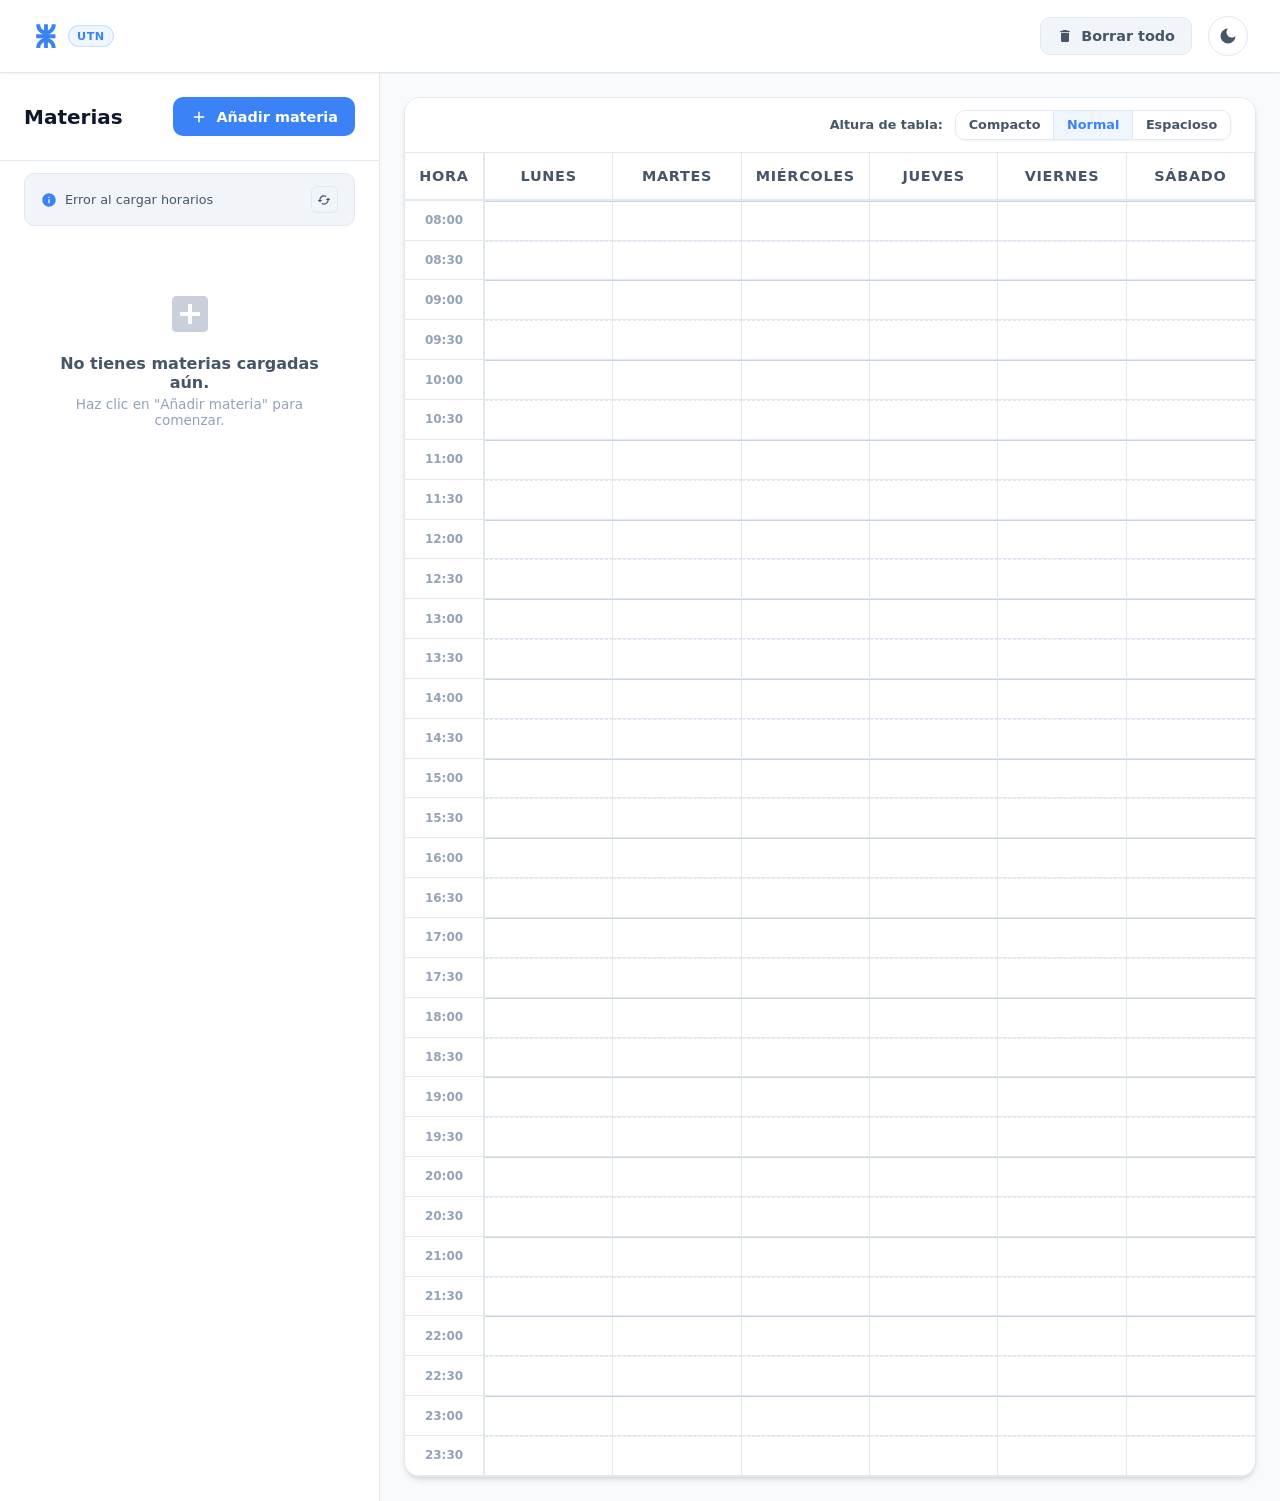
==== commit 10da4655: "Add files via upload" ====
--- a/index.html
+++ b/index.html
@@ -6,16 +6,15 @@
     <meta name="viewport" content="width=device-width, initial-scale=1.0">
     <title>Horarios UTN</title>
     <link rel="stylesheet" href="styles.css">
+    <link rel="icon" type="image/svg+xml" href="data:image/svg+xml;utf8,<svg xmlns='http://www.w3.org/2000/svg' viewBox='30 180 70 105'><path fill='%233b82f6' d='M30.831,224.95h32.634c-18.469-4.542-32.169-21.21-32.169-41.081c0-0.774,0.022-1.543,0.063-2.306h17.425c-0.07,0.76-0.107,1.528-0.107,2.306c0,10.814,6.887,20.018,16.513,23.469v-25.714h16.863v25.701c9.606-3.462,16.475-12.656,16.475-23.455c0-0.778-0.037-1.546-0.107-2.306h17.425c0.041,0.763,0.063,1.532,0.063,2.306c0,19.871-13.7,36.538-32.169,41.081h31.535c0,5.924,0,11.848,0,17.771H83.739c18.469,4.542,32.169,21.21,32.169,41.081c0,0.774-0.022,1.543-0.063,2.306H98.42c0.07-0.76,0.107-1.528,0.107-2.306c0-10.799-6.868-19.993-16.475-23.455v25.701H65.19v-25.714c-9.627,3.451-16.513,12.655-16.513,23.469c0,0.777,0.037,1.546,0.107,2.306H31.358c-0.041-0.763-0.063-1.532-0.063-2.306c0-19.871,13.7-36.538,32.169-41.081H30.831C30.831,236.798,30.831,230.874,30.831,224.95z'/></svg>">
 </head>
 
 <body class="theme-light">
     <header class="app-header">
         <div class="header-logo">
-            <svg class="icon-logo" viewBox="0 0 24 24" width="24" height="24">
-                <path fill="currentColor"
-                    d="M12 3L1 9l11 6l9-4.91V17h2V9L12 3M5.89 11.5L12 14.83l6.11-3.33l2.22 1.21L12 18.25l-8.33-4.54l2.22-1.21M12 20.75l6.3-3.43l1.1 0.6L12 22.25L4.6 17.92l1.1-0.6l6.3 3.43Z" />
+            <svg class="icon-logo" viewBox="30 180 70 105" width="24" height="24">
+                <path fill="currentColor" d="M30.831,224.95h32.634c-18.469-4.542-32.169-21.21-32.169-41.081c0-0.774,0.022-1.543,0.063-2.306h17.425c-0.07,0.76-0.107,1.528-0.107,2.306c0,10.814,6.887,20.018,16.513,23.469v-25.714h16.863v25.701c9.606-3.462,16.475-12.656,16.475-23.455c0-0.778-0.037-1.546-0.107-2.306h17.425c0.041,0.763,0.063,1.532,0.063,2.306c0,19.871-13.7,36.538-32.169,41.081h31.535c0,5.924,0,11.848,0,17.771H83.739c18.469,4.542,32.169,21.21,32.169,41.081c0,0.774-0.022,1.543-0.063,2.306H98.42c0.07-0.76,0.107-1.528,0.107-2.306c0-10.799-6.868-19.993-16.475-23.455v25.701H65.19v-25.714c-9.627,3.451-16.513,12.655-16.513,23.469c0,0.777,0.037,1.546,0.107,2.306H31.358c-0.041-0.763-0.063-1.532-0.063-2.306c0-19.871,13.7-36.538,32.169-41.081H30.831C30.831,236.798,30.831,230.874,30.831,224.95z" />
             </svg>
-            <h1>Horarios</h1>
             <span class="badge">UTN</span>
         </div>
         <div class="header-actions">
@@ -36,7 +35,7 @@
                 <!-- Moon Icon -->
                 <svg class="moon-icon" viewBox="0 0 24 24" width="20" height="20">
                     <path fill="currentColor"
-                        d="M12.3 22h-.1c-5.5 0-10-4.5-10-10C2.2 6.8 6.4 2.5 11.7 2c.6 0 1.2.4 1.4.9c.2.6 0 1.2-.5 1.6c-2.1 1.7-3.3 4.2-3.3 6.9c0 4.8 3.9 8.8 8.8 8.8c2.7 0 5.2-1.2 6.9-3.3c.4-.5 1-.6 1.6-.4c.6.2.9.8.9 1.4c-.6 5.4-4.8 9.6-10.2 10.1c-.3 0-.7 0-1 .1ZM11.1 4c-3.9.7-6.9 4.1-6.9 8.2c0 4.6 3.7 8.3 8.3 8.3c4.1 0 7.5-3 8.2-6.9c-1 .5-2.2.8-3.4.8c-4.8 0-8.8-3.9-8.8-8.8c0-1.2.3-2.4.8-3.4Z" />
+                        d="M12 3a6 6 0 0 0 9 9 9 9 0 1 1-9-9Z" />
                 </svg>
             </button>
         </div>
@@ -79,8 +78,8 @@
                         <path fill="currentColor"
                             d="M19 3H5c-1.1 0-2 .9-2 2v14c0 1.1.9 2 2 2h14c1.1 0 2-.9 2-2V5c0-1.1-.9-2-2-2m-2 10h-4v4h-2v-4H7v-2h4V7h2v4h4v2Z" />
                     </svg>
-                    <p>No tienes materias cargadas aún.</p>
-                    <p class="subtext">Haz clic en "Añadir" para comenzar.</p>
+                    <p>No tenés materias cargadas.</p>
+                    <p class="subtext">Hacé clic en "Añadir" para comenzar.</p>
                 </div>
             </div>
         </section>
--- a/styles.css
+++ b/styles.css
@@ -229,6 +229,7 @@
     display: flex;
     flex: 1;
     height: calc(100vh - 73px);
+    min-height: 0; /* Evita que los hijos estiren el layout principal */
     overflow: hidden;
 }
 
@@ -236,6 +237,7 @@
 .panel-left {
     width: 380px;
     min-width: 380px;
+    min-height: 0; /* Evita desbordamiento y fuerza scroll interno */
     border-right: 1px solid var(--border-color);
     background-color: var(--bg-secondary);
     display: flex;
@@ -363,13 +365,27 @@
     color: var(--color-danger);
 }
 
-/* Lista de Comisiones en Tarjeta */
+/* Lista de Comisiones en Tarjeta (Acordeón con transición suave) */
 .subject-card-commissions {
+    display: grid;
+    grid-template-rows: 0fr;
+    transition: grid-template-rows var(--transition-normal), border-color var(--transition-normal);
+    overflow: hidden;
+    border-top: 1px solid transparent;
+}
+
+.subject-card-commissions.expanded {
+    grid-template-rows: 1fr;
+    border-top-color: var(--border-color);
+}
+
+.subject-card-commissions-inner {
+    min-height: 0;
     display: flex;
     flex-direction: column;
     gap: 0.5rem;
-    border-top: 1px solid var(--border-color);
     padding-top: 0.75rem;
+    padding-bottom: 0.25rem;
 }
 
 .commission-option {
@@ -415,7 +431,8 @@
 .panel-right {
     flex: 1;
     padding: 1.5rem;
-    overflow-y: auto;
+    overflow: hidden;
+    min-height: 0; /* Evita desbordamiento y mantiene la tabla dentro del alto indicado */
     display: flex;
     flex-direction: column;
     gap: 1.5rem;
@@ -608,7 +625,7 @@
     transition: background-color var(--transition-fast);
 }
 
-.grid-cell:nth-child(8n) {
+.grid-cell:nth-child(7n) {
     border-right: none; /* Última columna */
 }
 
@@ -690,16 +707,22 @@
     border-left: 5px solid var(--color-danger) !important;
     box-shadow: 0 0 6px var(--color-danger);
     animation: border-flash 1.5s infinite alternate;
-}
-
-.timetable-event.in-conflict .event-subject {
-    display: flex;
-    align-items: center;
-    gap: 0.25rem;
-}
-
-.timetable-event.in-conflict .event-subject::before {
-    content: '⚠️';
+    justify-content: flex-start !important; /* Alinear arriba para que solapen perfectamente */
+}
+
+.timetable-event.in-conflict .event-subject-conflict {
+    font-size: 0.72rem !important;
+    color: var(--color-danger) !important;
+    line-height: 1.3;
+    font-weight: normal !important;
+}
+
+.timetable-event.in-conflict .event-subject-conflict strong {
+    font-weight: 800 !important;
+}
+
+.timetable-event.in-conflict .event-subject-conflict::before {
+    content: '⚠️ ';
     font-size: 0.75rem;
 }
 
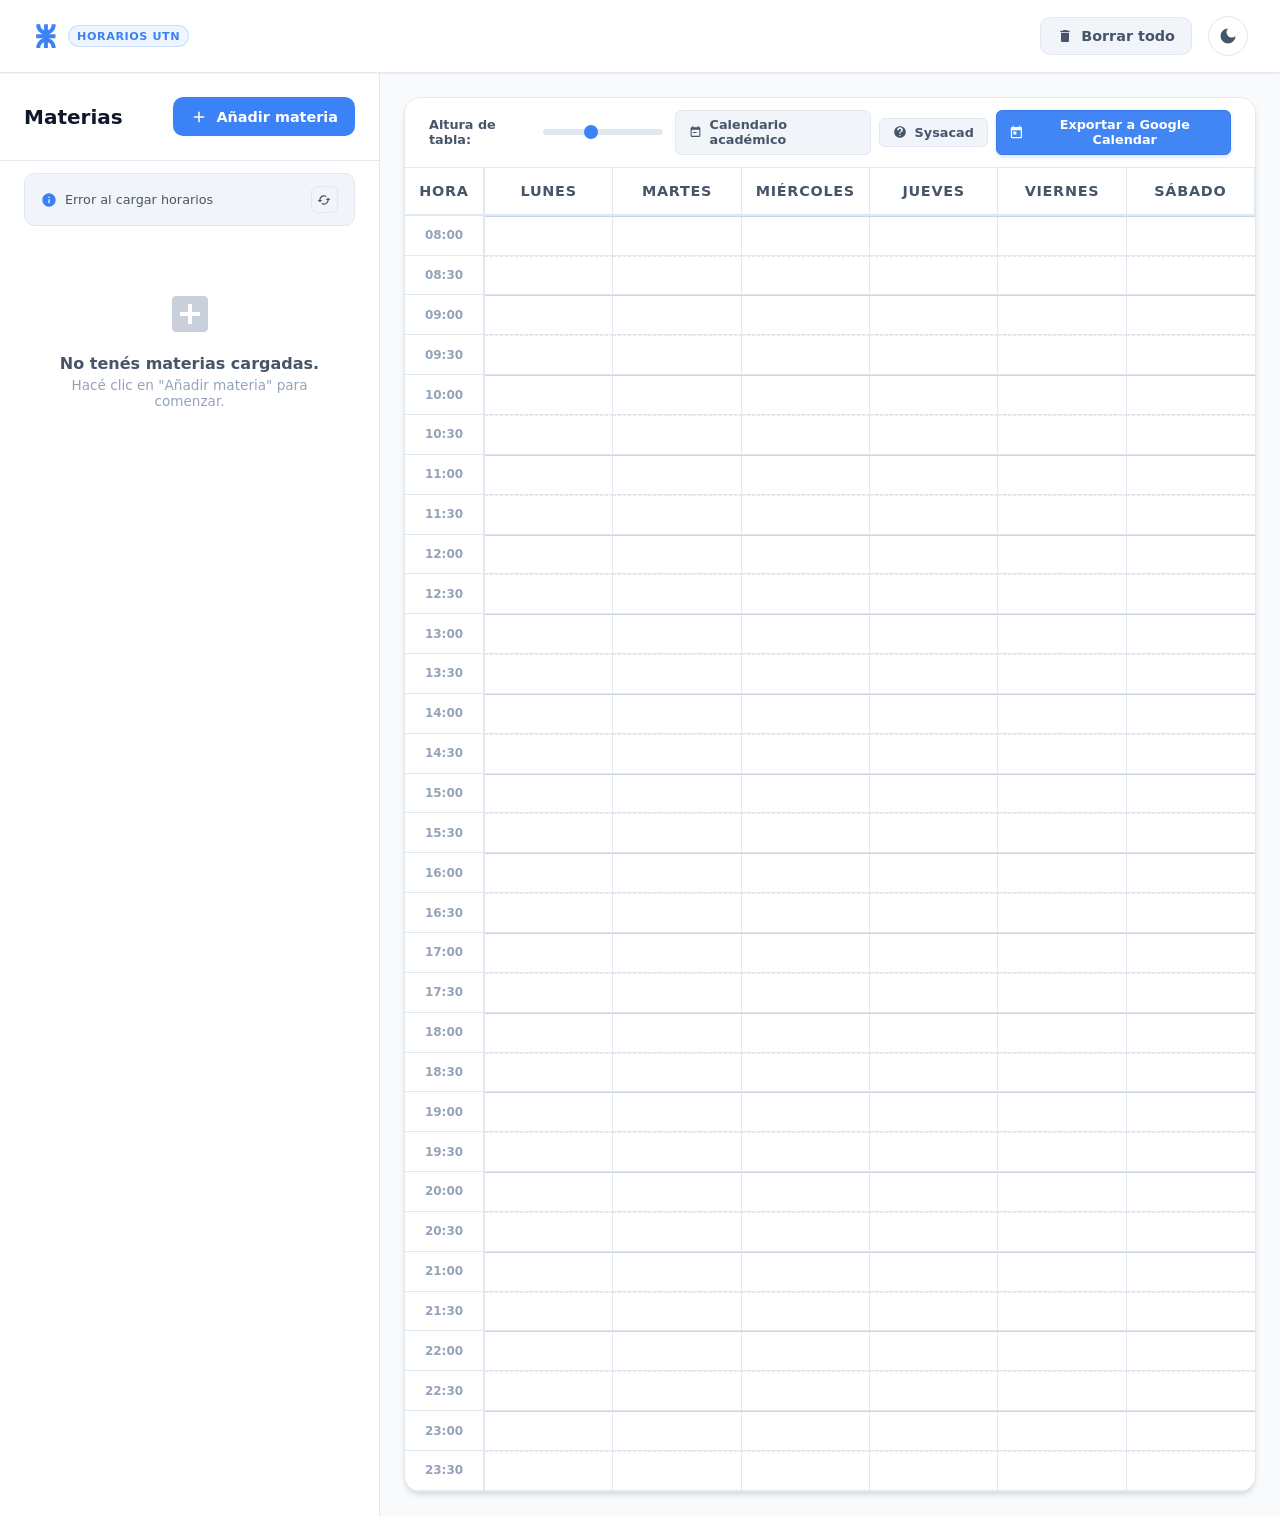
==== commit f078594c: "Add files via upload" ====
--- a/index.html
+++ b/index.html
@@ -6,16 +6,20 @@
     <meta name="viewport" content="width=device-width, initial-scale=1.0">
     <title>Horarios UTN</title>
     <link rel="stylesheet" href="styles.css">
-    <link rel="icon" type="image/svg+xml" href="data:image/svg+xml;utf8,<svg xmlns='http://www.w3.org/2000/svg' viewBox='30 180 70 105'><path fill='%233b82f6' d='M30.831,224.95h32.634c-18.469-4.542-32.169-21.21-32.169-41.081c0-0.774,0.022-1.543,0.063-2.306h17.425c-0.07,0.76-0.107,1.528-0.107,2.306c0,10.814,6.887,20.018,16.513,23.469v-25.714h16.863v25.701c9.606-3.462,16.475-12.656,16.475-23.455c0-0.778-0.037-1.546-0.107-2.306h17.425c0.041,0.763,0.063,1.532,0.063,2.306c0,19.871-13.7,36.538-32.169,41.081h31.535c0,5.924,0,11.848,0,17.771H83.739c18.469,4.542,32.169,21.21,32.169,41.081c0,0.774-0.022,1.543-0.063,2.306H98.42c0.07-0.76,0.107-1.528,0.107-2.306c0-10.799-6.868-19.993-16.475-23.455v25.701H65.19v-25.714c-9.627,3.451-16.513,12.655-16.513,23.469c0,0.777,0.037,1.546,0.107,2.306H31.358c-0.041-0.763-0.063-1.532-0.063-2.306c0-19.871,13.7-36.538,32.169-41.081H30.831C30.831,236.798,30.831,230.874,30.831,224.95z'/></svg>">
+    <link rel="icon" type="image/svg+xml"
+        href="data:image/svg+xml;utf8,<svg xmlns='http://www.w3.org/2000/svg' viewBox='30 180 70 105'><path fill='%233b82f6' d='M30.831,224.95h32.634c-18.469-4.542-32.169-21.21-32.169-41.081c0-0.774,0.022-1.543,0.063-2.306h17.425c-0.07,0.76-0.107,1.528-0.107,2.306c0,10.814,6.887,20.018,16.513,23.469v-25.714h16.863v25.701c9.606-3.462,16.475-12.656,16.475-23.455c0-0.778-0.037-1.546-0.107-2.306h17.425c0.041,0.763,0.063,1.532,0.063,2.306c0,19.871-13.7,36.538-32.169,41.081h31.535c0,5.924,0,11.848,0,17.771H83.739c18.469,4.542,32.169,21.21,32.169,41.081c0,0.774-0.022,1.543-0.063,2.306H98.42c0.07-0.76,0.107-1.528,0.107-2.306c0-10.799-6.868-19.993-16.475-23.455v25.701H65.19v-25.714c-9.627,3.451-16.513,12.655-16.513,23.469c0,0.777,0.037,1.546,0.107,2.306H31.358c-0.041-0.763-0.063-1.532-0.063-2.306c0-19.871,13.7-36.538,32.169-41.081H30.831C30.831,236.798,30.831,230.874,30.831,224.95z'/></svg>">
+    <!-- Google Identity Services (OAuth 2.0) -->
+    <script src="https://accounts.google.com/gsi/client" async defer></script>
 </head>
 
 <body class="theme-light">
     <header class="app-header">
         <div class="header-logo">
             <svg class="icon-logo" viewBox="30 180 70 105" width="24" height="24">
-                <path fill="currentColor" d="M30.831,224.95h32.634c-18.469-4.542-32.169-21.21-32.169-41.081c0-0.774,0.022-1.543,0.063-2.306h17.425c-0.07,0.76-0.107,1.528-0.107,2.306c0,10.814,6.887,20.018,16.513,23.469v-25.714h16.863v25.701c9.606-3.462,16.475-12.656,16.475-23.455c0-0.778-0.037-1.546-0.107-2.306h17.425c0.041,0.763,0.063,1.532,0.063,2.306c0,19.871-13.7,36.538-32.169,41.081h31.535c0,5.924,0,11.848,0,17.771H83.739c18.469,4.542,32.169,21.21,32.169,41.081c0,0.774-0.022,1.543-0.063,2.306H98.42c0.07-0.76,0.107-1.528,0.107-2.306c0-10.799-6.868-19.993-16.475-23.455v25.701H65.19v-25.714c-9.627,3.451-16.513,12.655-16.513,23.469c0,0.777,0.037,1.546,0.107,2.306H31.358c-0.041-0.763-0.063-1.532-0.063-2.306c0-19.871,13.7-36.538,32.169-41.081H30.831C30.831,236.798,30.831,230.874,30.831,224.95z" />
+                <path fill="currentColor"
+                    d="M30.831,224.95h32.634c-18.469-4.542-32.169-21.21-32.169-41.081c0-0.774,0.022-1.543,0.063-2.306h17.425c-0.07,0.76-0.107,1.528-0.107,2.306c0,10.814,6.887,20.018,16.513,23.469v-25.714h16.863v25.701c9.606-3.462,16.475-12.656,16.475-23.455c0-0.778-0.037-1.546-0.107-2.306h17.425c0.041,0.763,0.063,1.532,0.063,2.306c0,19.871-13.7,36.538-32.169,41.081h31.535c0,5.924,0,11.848,0,17.771H83.739c18.469,4.542,32.169,21.21,32.169,41.081c0,0.774-0.022,1.543-0.063,2.306H98.42c0.07-0.76,0.107-1.528,0.107-2.306c0-10.799-6.868-19.993-16.475-23.455v25.701H65.19v-25.714c-9.627,3.451-16.513,12.655-16.513,23.469c0,0.777,0.037,1.546,0.107,2.306H31.358c-0.041-0.763-0.063-1.532-0.063-2.306c0-19.871,13.7-36.538,32.169-41.081H30.831C30.831,236.798,30.831,230.874,30.831,224.95z" />
             </svg>
-            <span class="badge">UTN</span>
+            <span class="badge">Horarios UTN</span>
         </div>
         <div class="header-actions">
             <button id="clear-data-btn" class="btn btn-secondary btn-icon-text"
@@ -34,8 +38,7 @@
                 </svg>
                 <!-- Moon Icon -->
                 <svg class="moon-icon" viewBox="0 0 24 24" width="20" height="20">
-                    <path fill="currentColor"
-                        d="M12 3a6 6 0 0 0 9 9 9 9 0 1 1-9-9Z" />
+                    <path fill="currentColor" d="M12 3a6 6 0 0 0 9 9 9 9 0 1 1-9-9Z" />
                 </svg>
             </button>
         </div>
@@ -79,7 +82,7 @@
                             d="M19 3H5c-1.1 0-2 .9-2 2v14c0 1.1.9 2 2 2h14c1.1 0 2-.9 2-2V5c0-1.1-.9-2-2-2m-2 10h-4v4h-2v-4H7v-2h4V7h2v4h4v2Z" />
                     </svg>
                     <p>No tenés materias cargadas.</p>
-                    <p class="subtext">Hacé clic en "Añadir" para comenzar.</p>
+                    <p class="subtext">Hacé clic en "Añadir materia" para comenzar.</p>
                 </div>
             </div>
         </section>
@@ -88,14 +91,40 @@
         <section class="panel-right">
             <div class="timetable-card">
                 <div class="timetable-toolbar">
-                    <span class="toolbar-label">Altura de tabla:</span>
-                    <div class="btn-group" id="zoom-controls">
-                        <button id="zoom-compact-btn" class="btn btn-secondary btn-small"
-                            title="Compacto">Compacto</button>
-                        <button id="zoom-normal-btn" class="btn btn-secondary btn-small active"
-                            title="Normal">Normal</button>
-                        <button id="zoom-spacious-btn" class="btn btn-secondary btn-small"
-                            title="Espacioso">Espacioso</button>
+                    <div class="toolbar-left-group">
+                        <span class="toolbar-label">Altura de tabla:</span>
+                        <div class="zoom-slider-container">
+                            <input type="range" id="zoom-slider" class="zoom-slider" min="0.8" max="2.2" step="0.05"
+                                value="1.33">
+                        </div>
+                    </div>
+                    <div class="toolbar-right-group" style="display: flex; gap: 0.5rem; align-items: center;">
+                        <a href="https://www.frbb.utn.edu.ar/frbb/info/pages/calendario2020.html" target="_blank"
+                            rel="noopener" class="btn btn-secondary btn-small btn-icon-text"
+                            style="text-decoration: none;" title="Ver calendario académico UTN FRBB">
+                            <svg viewBox="0 0 24 24" width="14" height="14">
+                                <path fill="currentColor"
+                                    d="M19 3h-1V1h-2v2H8V1H6v2H5c-1.11 0-2 .9-2 2v14c0 1.1.89 2 2 2h14c1.1 0 2-.9 2-2V5c0-1.1-.89-2-2-2zm0 16H5V8h14v11zm-5-5H7v-2h7v2z" />
+                            </svg>
+                            <span>Calendario académico</span>
+                        </a>
+                        <a href="https://www.frbb.utn.edu.ar/sysacad/" target="_blank" rel="noopener"
+                            class="btn btn-secondary btn-small btn-icon-text" style="text-decoration: none;"
+                            title="Ingresar a Sysacad UTN FRBB">
+                            <svg viewBox="0 0 24 24" width="14" height="14">
+                                <path fill="currentColor"
+                                    d="M12 2C6.48 2 2 6.48 2 12s4.48 10 10 10 10-4.48 10-10S17.52 2 12 2zm1 17h-2v-2h2v2zm2.07-7.75l-.9.92C13.45 12.9 13 13.5 13 15h-2v-.5c0-1.1.45-2.1 1.17-2.83l1.24-1.26c.37-.36.59-.86.59-1.41 0-1.1-.9-2-2-2s-2 .9-2 2H7c0-2.76 2.24-5 5-5s5 2.24 5 5c0 1.04-.42 1.99-1.07 2.75z" />
+                            </svg>
+                            <span>Sysacad</span>
+                        </a>
+                        <button id="export-gcal-btn" class="btn btn-google btn-small btn-icon-text"
+                            title="Exportar a Google Calendar">
+                            <svg viewBox="0 0 24 24" width="16" height="16">
+                                <path fill="currentColor"
+                                    d="M19 4h-1V2h-2v2H8V2H6v2H5c-1.1 0-2 .9-2 2v14c0 1.1.9 2 2 2h14c1.1 0 2-.9 2-2V6c0-1.1-.9-2-2-2zm0 16H5V9h14v11zM7 11h5v5H7v-5z" />
+                            </svg>
+                            <span>Exportar a Google Calendar</span>
+                        </button>
                     </div>
                 </div>
                 <div class="timetable-wrapper">
@@ -131,7 +160,7 @@
 
             <!-- Tabs para alternar entre Oficial y Manual -->
             <div class="modal-tabs" id="subject-modal-tabs">
-                <button type="button" class="modal-tab-btn active" id="tab-official-btn">Buscar materia oficial</button>
+                <button type="button" class="modal-tab-btn active" id="tab-official-btn">Buscar materia</button>
                 <button type="button" class="modal-tab-btn" id="tab-manual-btn">Creación manual</button>
             </div>
 
@@ -143,8 +172,7 @@
                     <!-- Buscador -->
                     <div class="form-group search-group">
                         <div class="search-input-wrapper">
-                            <input type="text" id="subject-search-input"
-                                placeholder="Escribe el nombre de la materia... (ej. Análisis, Álgebra, Física)">
+                            <input type="text" id="subject-search-input" placeholder="Nombre de la materia...">
                             <svg class="search-icon" viewBox="0 0 24 24" width="18" height="18">
                                 <path fill="currentColor"
                                     d="M9.5 3A6.5 6.5 0 0 1 16 9.5c0 1.61-.59 3.09-1.56 4.23l.27.27h.79l5 5-1.5 1.5-5-5v-.79l-.27-.27A6.516 6.516 0 0 1 9.5 16 6.5 6.5 0 0 1 3 9.5 6.5 6.5 0 0 1 9.5 3m0 2C7 5 5 7 5 9.5S7 14 9.5 14 14 12 14 9.5 12 5 9.5 5Z" />
@@ -183,8 +211,7 @@
                     <!-- Nombre de la Materia -->
                     <div class="form-group">
                         <label for="subject-name">Nombre de la materia *</label>
-                        <input type="text" id="subject-name" required
-                            placeholder="Ej. Álgebra I, Física General, Introducción a la Programación...">
+                        <input type="text" id="subject-name" required placeholder="...">
                     </div>
 
                     <!-- Comisiones -->
@@ -213,6 +240,52 @@
         </div>
     </div>
 
+    <!-- Modal de Exportación a Google Calendar -->
+    <div id="gcal-modal" class="modal-overlay hidden">
+        <div class="modal-container">
+            <div class="modal-header">
+                <h3>Exportar a Google Calendar</h3>
+                <button id="gcal-close-btn" class="btn-close" aria-label="Cerrar modal">&times;</button>
+            </div>
+            <div class="modal-body">
+                <p class="search-notice">
+                    Exportá tus materias activas a un calendario en tu cuenta de Google.
+                </p>
+
+                <!-- Selección de Cuatrimestre -->
+                <div class="cuatrimestre-selection-group"
+                    style="margin-top: 1.5rem; display: flex; flex-direction: column; gap: 0.75rem;">
+                    <label style="font-weight: 600; color: var(--text-secondary); font-size: 0.85rem;">Seleccioná el
+                        cuatrimestre a exportar:</label>
+                    <div class="cuatrimestre-buttons" style="display: flex; gap: 1rem;">
+                        <button type="button" id="btn-cuatrimestre-1" class="btn btn-cuatrimestre"
+                            style="flex: 1; padding: 0.8rem; display: flex; flex-direction: column; align-items: center; gap: 0.25rem;">
+                            <strong>1er cuatrimestre</strong>
+                            <span style="font-size: 0.75rem; color: var(--text-muted); font-weight: normal;">16/03/2026
+                                al 03/07/2026</span>
+                        </button>
+                        <button type="button" id="btn-cuatrimestre-2" class="btn btn-cuatrimestre"
+                            style="flex: 1; padding: 0.8rem; display: flex; flex-direction: column; align-items: center; gap: 0.25rem;">
+                            <strong>2do cuatrimestre</strong>
+                            <span style="font-size: 0.75rem; color: var(--text-muted); font-weight: normal;">18/08/2026
+                                al 04/12/2026</span>
+                        </button>
+                    </div>
+                </div>
+
+                <!-- Estado del Proceso -->
+                <div id="gcal-status-container" class="status-container hidden" style="margin-top: 1.5rem;">
+                    <div class="status-spinner"></div>
+                    <span id="gcal-status-text">Iniciando...</span>
+                </div>
+            </div>
+            <div class="modal-footer">
+                <button type="button" id="gcal-cancel-btn" class="btn btn-secondary">Cancelar</button>
+            </div>
+        </div>
+    </div>
+
+
 
     <!-- Modal de Confirmación Personalizado -->
     <div id="confirm-modal" class="confirm-overlay hidden">
--- a/styles.css
+++ b/styles.css
@@ -1,9 +1,11 @@
 /* ==========================================================================
-   HoraUni - Estilos de la Aplicación
+   Horarios UTN - Estilos de la Aplicación
    ========================================================================== */
 
 /* 1. Reset y Estilos de Base */
-*, *::before, *::after {
+*,
+*::before,
+*::after {
     box-sizing: border-box;
     margin: 0;
     padding: 0;
@@ -12,35 +14,35 @@
 :root {
     /* Variables del Sistema - Modo Claro */
     --font-primary: system-ui, -apple-system, BlinkMacSystemFont, "Segoe UI", Roboto, "Helvetica Neue", Arial, sans-serif;
-    
+
     --bg-primary: #f8fafc;
     --bg-secondary: #ffffff;
     --bg-tertiary: #f1f5f9;
     --border-color: #e2e8f0;
     --border-color-muted: #cbd5e1;
-    
+
     --text-primary: #0f172a;
     --text-secondary: #475569;
     --text-muted: #94a3b8;
-    
+
     --color-brand: #3b82f6;
     --color-brand-hover: #2563eb;
     --color-brand-light: #eff6ff;
-    
+
     --color-danger: #ef4444;
     --color-danger-hover: #dc2626;
     --color-danger-light: #fef2f2;
     --color-danger-dark: #991b1b;
     --color-danger-border: #fca5a5;
-    
+
     --shadow-sm: 0 1px 2px 0 rgba(0, 0, 0, 0.05);
     --shadow-md: 0 4px 6px -1px rgba(0, 0, 0, 0.1), 0 2px 4px -2px rgba(0, 0, 0, 0.1);
     --shadow-lg: 0 10px 15px -3px rgba(0, 0, 0, 0.1), 0 4px 6px -4px rgba(0, 0, 0, 0.1);
-    
+
     --radius-sm: 6px;
     --radius-md: 10px;
     --radius-lg: 16px;
-    
+
     --transition-fast: 0.15s ease;
     --transition-normal: 0.25s cubic-bezier(0.4, 0, 0.2, 1);
 }
@@ -52,21 +54,21 @@
     --bg-tertiary: #0f172a;
     --border-color: #334155;
     --border-color-muted: #475569;
-    
+
     --text-primary: #f8fafc;
     --text-secondary: #cbd5e1;
     --text-muted: #64748b;
-    
+
     --color-brand: #60a5fa;
     --color-brand-hover: #3b82f6;
     --color-brand-light: #1e3a8a;
-    
+
     --color-danger: #f87171;
     --color-danger-hover: #ef4444;
     --color-danger-light: rgba(127, 29, 29, 0.4);
     --color-danger-dark: #fecaca;
     --color-danger-border: #ef4444;
-    
+
     --shadow-sm: 0 1px 2px 0 rgba(0, 0, 0, 0.5);
     --shadow-md: 0 4px 6px -1px rgba(0, 0, 0, 0.3), 0 2px 4px -2px rgba(0, 0, 0, 0.3);
     --shadow-lg: 0 10px 15px -3px rgba(0, 0, 0, 0.4), 0 4px 6px -4px rgba(0, 0, 0, 0.4);
@@ -219,17 +221,29 @@
 }
 
 /* Iconos de Tema */
-body.theme-light .moon-icon { display: block; }
-body.theme-light .sun-icon { display: none; }
-body.theme-dark .moon-icon { display: none; }
-body.theme-dark .sun-icon { display: block; }
+body.theme-light .moon-icon {
+    display: block;
+}
+
+body.theme-light .sun-icon {
+    display: none;
+}
+
+body.theme-dark .moon-icon {
+    display: none;
+}
+
+body.theme-dark .sun-icon {
+    display: block;
+}
 
 /* 3. Layout Principal */
 .app-layout {
     display: flex;
     flex: 1;
     height: calc(100vh - 73px);
-    min-height: 0; /* Evita que los hijos estiren el layout principal */
+    min-height: 0;
+    /* Evita que los hijos estiren el layout principal */
     overflow: hidden;
 }
 
@@ -237,7 +251,8 @@
 .panel-left {
     width: 380px;
     min-width: 380px;
-    min-height: 0; /* Evita desbordamiento y fuerza scroll interno */
+    min-height: 0;
+    /* Evita desbordamiento y fuerza scroll interno */
     border-right: 1px solid var(--border-color);
     background-color: var(--bg-secondary);
     display: flex;
@@ -432,7 +447,8 @@
     flex: 1;
     padding: 1.5rem;
     overflow: hidden;
-    min-height: 0; /* Evita desbordamiento y mantiene la tabla dentro del alto indicado */
+    min-height: 0;
+    /* Evita desbordamiento y mantiene la tabla dentro del alto indicado */
     display: flex;
     flex-direction: column;
     gap: 1.5rem;
@@ -452,7 +468,8 @@
 
 .timetable-wrapper {
     flex: 1;
-    overflow: auto; /* Permite scroll horizontal si squash */
+    overflow: auto;
+    /* Permite scroll horizontal si squash */
     position: relative;
     min-height: 450px;
 }
@@ -465,25 +482,33 @@
     /* Cabecera + 960 bloques de 1 minuto (de 08:00 a 00:00) */
     grid-template-rows: 48px repeat(960, var(--grid-row-height-1min, 1.3333px));
     width: 100%;
-    min-width: 850px; /* Asegura un ancho mínimo para scroll horizontal */
+    min-width: 850px;
+    /* Asegura un ancho mínimo para scroll horizontal */
     position: relative;
-    --grid-row-height-1min: 1.3333px; /* 40px / 30 */
+    --grid-row-height-1min: 1.3333px;
+    /* 40px / 30 */
 }
 
 /* Alturas Dinámicas de la Tabla */
 .timetable-grid[data-size="compact"] {
-    --grid-row-height-1min: 0.9333px; /* 28px / 30 */
-}
+    --grid-row-height-1min: 0.9333px;
+    /* 28px / 30 */
+}
+
 .timetable-grid[data-size="compact"] .timetable-event {
     padding: 0.2rem 0.3rem;
     font-size: 0.7rem;
 }
+
 .timetable-grid[data-size="compact"] .event-subject {
     font-size: 0.75rem;
 }
+
 .timetable-grid[data-size="compact"] .event-commission {
-    display: none; /* Ocultar comisión en vista compacta para evitar overflow */
-}
+    display: none;
+    /* Ocultar comisión en vista compacta para evitar overflow */
+}
+
 .timetable-grid[data-size="compact"] .event-time {
     font-size: 0.65rem;
 }
@@ -493,15 +518,19 @@
 }
 
 .timetable-grid[data-size="spacious"] {
-    --grid-row-height-1min: 1.8666px; /* 56px / 30 */
-}
+    --grid-row-height-1min: 1.8666px;
+    /* 56px / 30 */
+}
+
 .timetable-grid[data-size="spacious"] .timetable-event {
     padding: 0.6rem;
     font-size: 0.8rem;
 }
+
 .timetable-grid[data-size="spacious"] .event-subject {
     font-size: 0.85rem;
 }
+
 .timetable-grid[data-size="spacious"] .event-time {
     font-size: 0.75rem;
 }
@@ -626,7 +655,8 @@
 }
 
 .grid-cell:nth-child(7n) {
-    border-right: none; /* Última columna */
+    border-right: none;
+    /* Última columna */
 }
 
 /* División visual entre horas */
@@ -648,7 +678,7 @@
     --subject-color: hsl(var(--subject-color-hue), 75%, 45%);
     --subject-color-alpha: hsla(var(--subject-color-hue), 75%, 45%, 0.12);
     --subject-color-dark: hsl(var(--subject-color-hue), 80%, 22%);
-    
+
     margin: 2px;
     padding: 0.4rem;
     border-radius: var(--radius-sm);
@@ -707,7 +737,8 @@
     border-left: 5px solid var(--color-danger) !important;
     box-shadow: 0 0 6px var(--color-danger);
     animation: border-flash 1.5s infinite alternate;
-    justify-content: flex-start !important; /* Alinear arriba para que solapen perfectamente */
+    justify-content: flex-start !important;
+    /* Alinear arriba para que solapen perfectamente */
 }
 
 .timetable-event.in-conflict .event-subject-conflict {
@@ -875,7 +906,8 @@
     color: var(--text-secondary);
 }
 
-.form-group input[type="text"] {
+.form-group input[type="text"],
+.form-group input[type="date"] {
     font-family: inherit;
     font-size: 0.95rem;
     padding: 0.65rem 0.85rem;
@@ -886,7 +918,8 @@
     transition: all var(--transition-fast);
 }
 
-.form-group input[type="text"]:focus {
+.form-group input[type="text"]:focus,
+.form-group input[type="date"]:focus {
     outline: none;
     border-color: var(--color-brand);
     box-shadow: 0 0 0 3px rgba(59, 130, 246, 0.15);
@@ -961,7 +994,9 @@
     animation: fade-in 0.15s ease;
 }
 
-.form-slot-row select, .form-slot-row input[type="time"], .form-slot-row input[type="text"] {
+.form-slot-row select,
+.form-slot-row input[type="time"],
+.form-slot-row input[type="text"] {
     width: 100%;
     min-width: 0;
     font-family: inherit;
@@ -975,7 +1010,9 @@
     transition: all var(--transition-fast);
 }
 
-.form-slot-row select:focus, .form-slot-row input[type="time"]:focus, .form-slot-row input[type="text"]:focus {
+.form-slot-row select:focus,
+.form-slot-row input[type="time"]:focus,
+.form-slot-row input[type="text"]:focus {
     border-color: var(--color-brand);
     background-color: var(--bg-secondary);
 }
@@ -992,28 +1029,63 @@
 
 /* 8. Animaciones y Ajustes Finos */
 @keyframes pulse {
-    0% { opacity: 0.85; transform: scale(1); }
-    100% { opacity: 1; transform: scale(1.05); }
+    0% {
+        opacity: 0.85;
+        transform: scale(1);
+    }
+
+    100% {
+        opacity: 1;
+        transform: scale(1.05);
+    }
 }
 
 @keyframes border-flash {
-    0% { border-color: var(--color-danger); box-shadow: 0 0 4px rgba(239, 68, 68, 0.2); }
-    100% { border-color: #ef4444; box-shadow: 0 0 10px rgba(239, 68, 68, 0.5); }
+    0% {
+        border-color: var(--color-danger);
+        box-shadow: 0 0 4px rgba(239, 68, 68, 0.2);
+    }
+
+    100% {
+        border-color: #ef4444;
+        box-shadow: 0 0 10px rgba(239, 68, 68, 0.5);
+    }
 }
 
 @keyframes modal-scale-up {
-    from { transform: scale(0.95); opacity: 0; }
-    to { transform: scale(1); opacity: 1; }
+    from {
+        transform: scale(0.95);
+        opacity: 0;
+    }
+
+    to {
+        transform: scale(1);
+        opacity: 1;
+    }
 }
 
 @keyframes fade-in {
-    from { opacity: 0; transform: translateY(4px); }
-    to { opacity: 1; transform: translateY(0); }
+    from {
+        opacity: 0;
+        transform: translateY(4px);
+    }
+
+    to {
+        opacity: 1;
+        transform: translateY(0);
+    }
 }
 
 @keyframes slide-in {
-    from { opacity: 0; transform: translateY(10px); }
-    to { opacity: 1; transform: translateY(0); }
+    from {
+        opacity: 0;
+        transform: translateY(10px);
+    }
+
+    to {
+        opacity: 1;
+        transform: translateY(0);
+    }
 }
 
 /* Personalización del Scrollbar */
@@ -1042,7 +1114,7 @@
         height: auto;
         overflow: visible;
     }
-    
+
     .panel-left {
         width: 100%;
         min-width: auto;
@@ -1050,12 +1122,12 @@
         border-bottom: 1px solid var(--border-color);
         max-height: 400px;
     }
-    
+
     .panel-right {
         padding: 1rem;
         overflow: visible;
     }
-    
+
     .timetable-wrapper {
         min-height: 500px;
     }
@@ -1065,28 +1137,29 @@
     .app-header {
         padding: 0.75rem 1rem;
     }
-    
+
     .header-logo h1 {
         font-size: 1.25rem;
     }
-    
+
     .header-actions {
         gap: 0.5rem;
     }
-    
+
     .btn span {
-        display: none; /* Oculta textos de botones en pantallas muy chicas */
-    }
-    
+        display: none;
+        /* Oculta textos de botones en pantallas muy chicas */
+    }
+
     .btn {
         padding: 0.5rem;
     }
-    
+
     .btn-theme {
         width: 34px;
         height: 34px;
     }
-    
+
     .form-slot-row {
         grid-template-columns: 1.5fr 1fr 1fr auto;
     }
@@ -1127,8 +1200,13 @@
 }
 
 @keyframes rotate-sync {
-    from { transform: rotate(0deg); }
-    to { transform: rotate(360deg); }
+    from {
+        transform: rotate(0deg);
+    }
+
+    to {
+        transform: rotate(360deg);
+    }
 }
 
 /* Botón de sincronización icon-only */
@@ -1224,6 +1302,7 @@
 .plan-btn-group {
     width: 100%;
 }
+
 .plan-btn-group .btn {
     flex: 1;
     text-align: center;
@@ -1514,7 +1593,9 @@
 }
 
 @keyframes spin {
-    to { transform: rotate(360deg); }
+    to {
+        transform: rotate(360deg);
+    }
 }
 
 /* Manual Sync Accordion */
@@ -1596,7 +1677,7 @@
     background-color: var(--bg-tertiary);
     border: 1px solid var(--border-color-muted);
     border-radius: 3px;
-    box-shadow: 0 1px 0 rgba(0,0,0,0.2);
+    box-shadow: 0 1px 0 rgba(0, 0, 0, 0.2);
     color: var(--text-primary);
     display: inline-block;
     font-size: 0.75rem;
@@ -1629,8 +1710,13 @@
 }
 
 @keyframes confirmFadeIn {
-    from { opacity: 0; }
-    to { opacity: 1; }
+    from {
+        opacity: 0;
+    }
+
+    to {
+        opacity: 1;
+    }
 }
 
 .confirm-box {
@@ -1647,8 +1733,15 @@
 }
 
 @keyframes confirmPopIn {
-    from { transform: scale(0.92); opacity: 0; }
-    to { transform: scale(1); opacity: 1; }
+    from {
+        transform: scale(0.92);
+        opacity: 0;
+    }
+
+    to {
+        transform: scale(1);
+        opacity: 1;
+    }
 }
 
 .confirm-icon {
@@ -1729,3 +1822,205 @@
 .icon-chevron.collapsed {
     transform: rotate(-90deg);
 }
+
+/* Google Calendar Integration Styles */
+.timetable-toolbar {
+    justify-content: space-between;
+}
+
+.toolbar-left-group {
+    display: flex;
+    align-items: center;
+    gap: 0.75rem;
+}
+
+.btn-google {
+    background-color: #4285f4;
+    color: #ffffff;
+    border: 1px solid #357ae8;
+    box-shadow: 0 2px 4px rgba(66, 133, 244, 0.2);
+}
+
+.btn-google:hover {
+    background-color: #357ae8;
+    box-shadow: 0 4px 8px rgba(66, 133, 244, 0.3);
+    transform: translateY(-1px);
+}
+
+.btn-google:active {
+    transform: translateY(0);
+}
+
+.btn-link-help {
+    background: none;
+    border: none;
+    color: var(--color-brand);
+    font-size: 0.8rem;
+    font-weight: 500;
+    text-decoration: underline;
+    cursor: pointer;
+    padding: 0;
+    margin-top: 0.35rem;
+    display: inline-block;
+}
+
+.btn-link-help:hover {
+    color: var(--color-brand-hover);
+}
+
+.help-content-box {
+    background-color: var(--bg-tertiary);
+    border: 1px solid var(--border-color);
+    border-radius: var(--radius-sm);
+    padding: 0.75rem 1rem;
+    margin-top: 0.5rem;
+    font-size: 0.8rem;
+    line-height: 1.5;
+    color: var(--text-secondary);
+}
+
+.help-content-box ol {
+    margin: 0;
+    padding-left: 1.25rem;
+}
+
+.help-content-box li {
+    margin-bottom: 0.4rem;
+}
+
+.help-content-box li:last-child {
+    margin-bottom: 0;
+}
+
+.help-content-box code {
+    background-color: var(--bg-secondary);
+    border: 1px solid var(--border-color);
+    padding: 0.1rem 0.3rem;
+    border-radius: 4px;
+    font-family: monospace;
+    color: var(--color-danger);
+    font-weight: bold;
+}
+
+/* Spinner and Status styling */
+.status-container {
+    display: flex;
+    align-items: center;
+    justify-content: center;
+    gap: 0.75rem;
+    margin-top: 1.25rem;
+    padding: 0.75rem;
+    background-color: var(--color-brand-light);
+    color: var(--color-brand);
+    border: 1px solid rgba(59, 130, 246, 0.2);
+    border-radius: var(--radius-sm);
+    font-weight: 600;
+    font-size: 0.85rem;
+}
+
+body.theme-dark .status-container {
+    background-color: rgba(30, 58, 138, 0.3);
+    color: #60a5fa;
+    border-color: rgba(96, 165, 250, 0.2);
+}
+
+.status-spinner {
+    width: 18px;
+    height: 18px;
+    border: 2px solid currentColor;
+    border-top-color: transparent;
+    border-radius: 50%;
+    animation: gcal-spin 0.8s linear infinite;
+}
+
+@keyframes gcal-spin {
+    to {
+        transform: rotate(360deg);
+    }
+}
+
+/* Estilo para los botones de selección de Cuatrimestre */
+.btn-cuatrimestre {
+    background-color: var(--bg-secondary);
+    border: 1px solid var(--border-color);
+    color: var(--text-primary);
+    border-radius: var(--radius-md);
+    cursor: pointer;
+    transition: all var(--transition-normal);
+    box-shadow: var(--shadow-sm);
+}
+
+.btn-cuatrimestre:hover {
+    background-color: var(--color-brand-light);
+    border-color: var(--color-brand);
+    color: var(--color-brand);
+    transform: translateY(-2px);
+    box-shadow: var(--shadow-md);
+}
+
+.btn-cuatrimestre:active {
+    transform: translateY(0);
+}
+
+body.theme-dark .btn-cuatrimestre:hover {
+    background-color: rgba(96, 165, 250, 0.1);
+    color: #60a5fa;
+    border-color: #60a5fa;
+}
+
+/* Range slider styling */
+.zoom-slider-container {
+    display: flex;
+    align-items: center;
+    gap: 0.5rem;
+}
+
+.zoom-slider {
+    -webkit-appearance: none;
+    appearance: none;
+    width: 120px;
+    height: 6px;
+    border-radius: var(--radius-sm);
+    background: var(--border-color);
+    outline: none;
+    transition: background var(--transition-fast);
+}
+
+body.theme-dark .zoom-slider {
+    background: #334155;
+}
+
+.zoom-slider:hover {
+    background: var(--border-color-muted);
+}
+
+.zoom-slider::-webkit-slider-thumb {
+    -webkit-appearance: none;
+    appearance: none;
+    width: 14px;
+    height: 14px;
+    border-radius: 50%;
+    background: var(--color-brand);
+    cursor: pointer;
+    transition: transform var(--transition-fast), background-color var(--transition-fast);
+}
+
+.zoom-slider::-webkit-slider-thumb:hover {
+    background: var(--color-brand-hover);
+    transform: scale(1.2);
+}
+
+.zoom-slider::-moz-range-thumb {
+    width: 14px;
+    height: 14px;
+    border-radius: 50%;
+    background: var(--color-brand);
+    cursor: pointer;
+    border: none;
+    transition: transform var(--transition-fast), background-color var(--transition-fast);
+}
+
+.zoom-slider::-moz-range-thumb:hover {
+    background: var(--color-brand-hover);
+    transform: scale(1.2);
+}
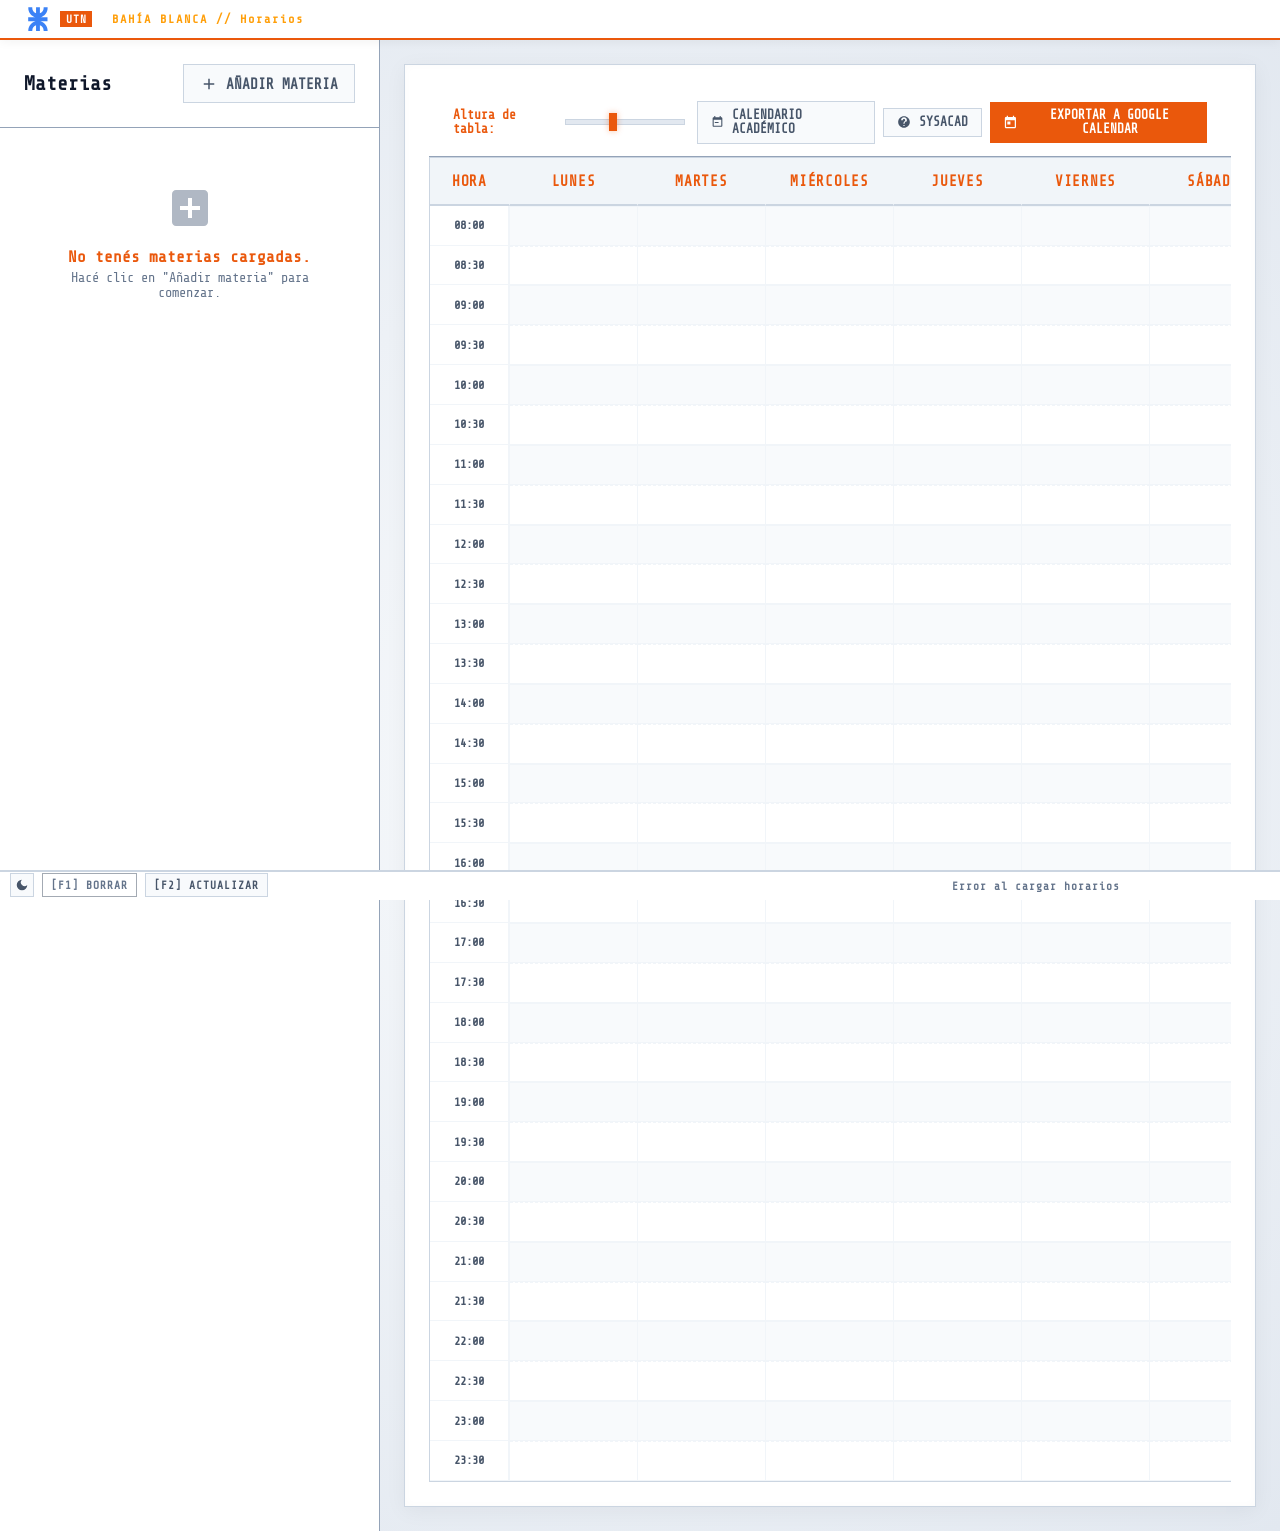
==== commit 12b62335: "Add files via upload" ====
--- a/index.html
+++ b/index.html
@@ -6,6 +6,8 @@
     <meta name="viewport" content="width=device-width, initial-scale=1.0">
     <title>Horarios UTN</title>
     <link rel="stylesheet" href="styles.css">
+    <!-- Para activar el estilo retro terminal (ámbar), descomentá la línea de abajo (¡ambas deben estar activas!) -->
+    <link rel="stylesheet" href="retro.css">
     <link rel="icon" type="image/svg+xml"
         href="data:image/svg+xml;utf8,<svg xmlns='http://www.w3.org/2000/svg' viewBox='30 180 70 105'><path fill='%233b82f6' d='M30.831,224.95h32.634c-18.469-4.542-32.169-21.21-32.169-41.081c0-0.774,0.022-1.543,0.063-2.306h17.425c-0.07,0.76-0.107,1.528-0.107,2.306c0,10.814,6.887,20.018,16.513,23.469v-25.714h16.863v25.701c9.606-3.462,16.475-12.656,16.475-23.455c0-0.778-0.037-1.546-0.107-2.306h17.425c0.041,0.763,0.063,1.532,0.063,2.306c0,19.871-13.7,36.538-32.169,41.081h31.535c0,5.924,0,11.848,0,17.771H83.739c18.469,4.542,32.169,21.21,32.169,41.081c0,0.774-0.022,1.543-0.063,2.306H98.42c0.07-0.76,0.107-1.528,0.107-2.306c0-10.799-6.868-19.993-16.475-23.455v25.701H65.19v-25.714c-9.627,3.451-16.513,12.655-16.513,23.469c0,0.777,0.037,1.546,0.107,2.306H31.358c-0.041-0.763-0.063-1.532-0.063-2.306c0-19.871,13.7-36.538,32.169-41.081H30.831C30.831,236.798,30.831,230.874,30.831,224.95z'/></svg>">
     <!-- Google Identity Services (OAuth 2.0) -->
@@ -19,7 +21,7 @@
                 <path fill="currentColor"
                     d="M30.831,224.95h32.634c-18.469-4.542-32.169-21.21-32.169-41.081c0-0.774,0.022-1.543,0.063-2.306h17.425c-0.07,0.76-0.107,1.528-0.107,2.306c0,10.814,6.887,20.018,16.513,23.469v-25.714h16.863v25.701c9.606-3.462,16.475-12.656,16.475-23.455c0-0.778-0.037-1.546-0.107-2.306h17.425c0.041,0.763,0.063,1.532,0.063,2.306c0,19.871-13.7,36.538-32.169,41.081h31.535c0,5.924,0,11.848,0,17.771H83.739c18.469,4.542,32.169,21.21,32.169,41.081c0,0.774-0.022,1.543-0.063,2.306H98.42c0.07-0.76,0.107-1.528,0.107-2.306c0-10.799-6.868-19.993-16.475-23.455v25.701H65.19v-25.714c-9.627,3.451-16.513,12.655-16.513,23.469c0,0.777,0.037,1.546,0.107,2.306H31.358c-0.041-0.763-0.063-1.532-0.063-2.306c0-19.871,13.7-36.538,32.169-41.081H30.831C30.831,236.798,30.831,230.874,30.831,224.95z" />
             </svg>
-            <span class="badge">Horarios UTN</span>
+            <span class="badge">UTN</span>
         </div>
         <div class="header-actions">
             <button id="clear-data-btn" class="btn btn-secondary btn-icon-text"
@@ -304,6 +306,14 @@
         </div>
     </div>
 
+    <!-- Footer para barra de sistema retro -->
+    <footer class="app-footer">
+        <div class="footer-center">
+        </div>
+        <div class="footer-right-text">
+        </div>
+    </footer>
+
     <script src="app.js"></script>
 </body>
 
--- a/retro.css
+++ b/retro.css
@@ -0,0 +1,950 @@
+@import url('https://fonts.googleapis.com/css2?family=Share+Tech+Mono&display=swap');
+
+/* ==========================================================================
+   Estilo Sci-Fi Cyber HUD (Gamer/Militar) - Horarios UTN
+   ========================================================================== */
+
+/* 1. Sobreescritura de Variables del Sistema */
+:root {
+    --font-primary: 'Share Tech Mono', monospace !important;
+
+    --bg-primary: #080c12 !important;
+    /* Fondo oscuro gunmetal */
+    --bg-secondary: #0c131d !important;
+    /* Fondo de paneles (acero translúcido) */
+    --bg-tertiary: #131c2b !important;
+    /* Fondo de inputs y elementos internos */
+    --border-color: #1a2c42 !important;
+    /* Borde azul acero */
+    --border-color-muted: #101c2c !important;
+
+    --text-primary: #ffffff !important;
+    /* Texto principal blanco */
+    --text-secondary: #ff9f0a !important;
+    /* Naranja ámbar de advertencia/acentos */
+    --text-muted: #64748b !important;
+    /* Gris apagado */
+
+    --color-brand: #0a84ff !important;
+    /* Azul neón primario */
+    --color-brand-hover: #0066cc !important;
+    --color-brand-light: #162235 !important;
+
+    --radius-sm: 0px !important;
+    /* Bordes angulares netos */
+    --radius-md: 0px !important;
+    --radius-lg: 0px !important;
+
+    --shadow-sm: none !important;
+    --shadow-md: none !important;
+    --shadow-lg: none !important;
+}
+
+/* Base de tipografía y resplandor HUD leve */
+body,
+button,
+input,
+select,
+textarea {
+    font-family: 'Share Tech Mono', monospace !important;
+    text-shadow: 0 0 1px rgba(10, 132, 255, 0.1) !important;
+}
+
+body.theme-dark {
+    background: radial-gradient(circle at center, #0f1622 0%, #06090e 100%) !important;
+    color: #e2e8f0 !important;
+
+    --bg-primary: #080c12 !important;
+    --bg-secondary: #0c131d !important;
+    --bg-tertiary: #131c2b !important;
+    --border-color: #1a2c42 !important;
+    --border-color-muted: #101c2c !important;
+
+    --text-primary: #ffffff !important;
+    --text-secondary: #ff9f0a !important;
+    --text-muted: #64748b !important;
+
+    --color-brand: #0a84ff !important;
+    --color-brand-hover: #0066cc !important;
+    --color-brand-light: #162235 !important;
+}
+
+body.theme-light {
+    background: radial-gradient(circle at center, #f8fafc 0%, #e2e8f0 100%) !important;
+    color: #0f172a !important;
+
+    --bg-primary: #f8fafc !important;
+    --bg-secondary: #ffffff !important;
+    --bg-tertiary: #f1f5f9 !important;
+    --border-color: #94a3b8 !important;
+    --border-color-muted: #cbd5e1 !important;
+
+    --text-primary: #0f172a !important;
+    --text-secondary: #ea580c !important;
+    --text-muted: #64748b !important;
+
+    --color-brand: #3b82f6 !important;
+    --color-brand-hover: #2563eb !important;
+    --color-brand-light: #eff6ff !important;
+}
+
+/* Grilla táctica de fondo en el escritorio */
+body::before {
+    content: "";
+    position: fixed;
+    top: 0;
+    left: 0;
+    width: 100%;
+    height: 100%;
+    background-size: 40px 40px;
+    background-image: linear-gradient(to right, rgba(16, 28, 48, 0.15) 1px, transparent 1px),
+        linear-gradient(to bottom, rgba(16, 28, 48, 0.15) 1px, transparent 1px);
+    pointer-events: none;
+    z-index: -1;
+    display: block !important;
+}
+
+/* 2. Barra Superior (Secure Protocol) */
+.app-header {
+    background-color: #0c131d !important;
+    border-bottom: 2px solid #ff9f0a !important;
+    /* Subrayado naranja neón */
+    height: 40px !important;
+    padding: 0.3rem 1.5rem !important;
+    box-shadow: 0 2px 10px rgba(255, 159, 10, 0.1) !important;
+    z-index: 1001 !important;
+}
+
+.header-logo {
+    font-size: 0.75rem !important;
+    font-weight: bold !important;
+    letter-spacing: 2px !important;
+    color: #ffffff !important;
+}
+
+.header-logo::after {
+    content: "\00a0 BAHÍA BLANCA // Horarios";
+    color: #ff9f0a !important;
+    font-weight: 800;
+}
+
+.badge {
+    background-color: #ff9f0a !important;
+    color: #000000 !important;
+    border-radius: 0px !important;
+    font-weight: bold !important;
+    text-shadow: none !important;
+    border: none !important;
+    font-size: 0.7rem !important;
+    padding: 0.1rem 0.4rem !important;
+}
+
+/* 3. Paneles Estilo Consola de Monitoreo */
+.timetable-card,
+.sidebar-card,
+.modal-container,
+.confirm-box,
+.status-container,
+.official-subject-detail {
+    border: 1px solid #1a2c42 !important;
+    background-color: #0c131d !important;
+    border-radius: 0px !important;
+    box-shadow: 0 0 15px rgba(10, 132, 255, 0.1), inset 0 0 10px rgba(10, 132, 255, 0.05) !important;
+    padding: 1.5rem !important;
+}
+
+.modal-header {
+    background: linear-gradient(90deg, transparent 20px, #141f2e 20px),
+        repeating-linear-gradient(-45deg, #ef4444, #ef4444 4px, #000 4px, #000 8px) !important;
+    color: #ffffff !important;
+    margin: -1.5rem -1.5rem 1rem -1.5rem !important;
+    padding: 0.4rem 0.8rem 0.4rem 2rem !important;
+    border-bottom: 2px solid #1a2c42 !important;
+}
+
+.modal-header h3 {
+    font-size: 0.75rem !important;
+    font-weight: bold !important;
+    letter-spacing: 2px;
+}
+
+.modal-header .btn-close {
+    color: #ffffff !important;
+    background: transparent !important;
+    border: none !important;
+    text-shadow: none !important;
+}
+
+.modal-overlay,
+.confirm-overlay {
+    background-color: rgba(6, 9, 14, 0.8) !important;
+}
+
+/* 4. Botones Tecnológicos (HUD active borders) */
+.btn,
+.modal-tab-btn,
+.btn-cuatrimestre,
+.btn-theme {
+    border: 1px solid #1a2c42 !important;
+    background-color: #101926 !important;
+    color: #e2e8f0 !important;
+    font-weight: bold !important;
+    border-radius: 0px !important;
+    text-transform: uppercase;
+    box-shadow: none !important;
+    transition: all 0.15s ease !important;
+}
+
+.btn:hover,
+.modal-tab-btn.active,
+.btn-cuatrimestre:hover {
+    border-color: #ff9f0a !important;
+    color: #ff9f0a !important;
+    background-color: #1a2638 !important;
+    box-shadow: 0 0 8px rgba(255, 159, 10, 0.3) !important;
+}
+
+/* Botón de Google Calendar - Sólido Naranja HUD */
+#export-gcal-btn {
+    background-color: #ff9f0a !important;
+    color: #000000 !important;
+    border: none !important;
+    text-shadow: none !important;
+}
+
+#export-gcal-btn:hover {
+    background-color: #ffb23b !important;
+    color: #000000 !important;
+    box-shadow: 0 0 12px rgba(255, 159, 10, 0.5) !important;
+}
+
+
+/* 5. Inputs y Formularios Inset */
+input[type="text"],
+input[type="date"],
+input[type="time"],
+select {
+    border: 1px solid #1a2c42 !important;
+    background-color: #080c12 !important;
+    color: #ffffff !important;
+    border-radius: 0px !important;
+}
+
+input[type="text"]:focus,
+select:focus,
+input[type="time"]:focus {
+    border-color: #ff9f0a !important;
+    box-shadow: 0 0 8px rgba(255, 159, 10, 0.25) !important;
+    outline: none !important;
+}
+
+/* 6. Grilla Horaria */
+.timetable-grid {
+    background-color: #080c12 !important;
+    border: 1px solid #1a2c42 !important;
+}
+
+.grid-cell,
+.time-label {
+    border-color: #131c2b !important;
+    color: #64748b !important;
+}
+
+.grid-cell.hour-start {
+    background-color: #0a0e16 !important;
+}
+
+.grid-cell.half-hour-start {
+    background-color: #080c12 !important;
+}
+
+.grid-header {
+    background-color: #0f1622 !important;
+    border-bottom: 2px solid #1a2c42 !important;
+    border-right: 1px solid #131c2b !important;
+    font-weight: bold !important;
+    color: #ff9f0a !important;
+}
+
+/* 7. Materias en Grilla (Consola de Estados) */
+.timetable-event {
+    --subject-color: hsl(var(--subject-color-hue), 90%, 55%);
+    --subject-color-alpha: hsla(var(--subject-color-hue), 90%, 55%, 0.15);
+    --subject-color-light: hsl(var(--subject-color-hue), 90%, 92%);
+
+    background-color: var(--subject-color-alpha) !important;
+    border: 1px solid rgba(26, 44, 66, 0.4) !important;
+    border-left: 4px solid var(--subject-color) !important;
+    color: #ffffff !important;
+    text-shadow: none !important; /* Quitar bloom/brillo para mayor legibilidad */
+    box-shadow: inset 0 0 5px rgba(10, 132, 255, 0.05) !important;
+    border-radius: 0px !important;
+}
+
+.event-subject {
+    color: var(--subject-color-light) !important;
+    font-weight: bold !important;
+}
+
+.event-time {
+    color: #94a3b8 !important;
+    font-weight: bold !important;
+}
+
+/* Conflictos */
+.timetable-event.in-conflict {
+    border: 1px solid #ef4444 !important;
+    background-color: rgba(239, 68, 68, 0.08) !important;
+    color: #fca5a5 !important;
+    border-left: 4px solid #ef4444 !important;
+    text-shadow: none !important;
+}
+
+/* 8. Panel de Búsqueda */
+.search-results-list {
+    border: 1px solid #1a2c42 !important;
+    background-color: #0c131d !important;
+}
+
+.search-result-item {
+    border-bottom: 1px solid #162438 !important;
+    color: #e2e8f0 !important;
+}
+
+.search-result-item:hover {
+    background-color: #152236 !important;
+    color: #ff9f0a !important;
+}
+
+.search-result-item:hover .search-result-name {
+    color: #ff9f0a !important;
+}
+
+.search-result-plan,
+.badge-plan {
+    font-size: 0.7rem !important;
+    padding: 0.1rem 0.4rem !important;
+    border-radius: 0px !important;
+    font-weight: bold !important;
+    text-shadow: none !important;
+    display: inline-block;
+}
+
+/* Colores específicos para los planes (Materia en buscador e Info) en Modo Oscuro */
+body.theme-dark .plan-95,
+body.theme-dark .plan-1995 {
+    background-color: rgba(234, 179, 8, 0.12) !important;
+    color: #facc15 !important;
+    border: 1px solid rgba(234, 179, 8, 0.35) !important;
+}
+
+body.theme-dark .plan-23,
+body.theme-dark .plan-2023 {
+    background-color: rgba(34, 197, 94, 0.12) !important;
+    color: #4ade80 !important;
+    border: 1px solid rgba(34, 197, 94, 0.35) !important;
+}
+
+body.theme-dark .plan-24,
+body.theme-dark .plan-2024 {
+    background-color: rgba(14, 165, 233, 0.12) !important;
+    color: #38bdf8 !important;
+    border: 1px solid rgba(14, 165, 233, 0.35) !important;
+}
+
+body.theme-dark .plan-21,
+body.theme-dark .plan-2021 {
+    background-color: rgba(236, 72, 153, 0.12) !important;
+    color: #f472b6 !important;
+    border: 1px solid rgba(236, 72, 153, 0.35) !important;
+}
+
+body.theme-dark .search-result-plan:not(.plan-95):not(.plan-1995):not(.plan-23):not(.plan-2023):not(.plan-24):not(.plan-2024):not(.plan-21):not(.plan-2021),
+body.theme-dark .badge-plan:not(.plan-95):not(.plan-1995):not(.plan-23):not(.plan-2023):not(.plan-24):not(.plan-2024):not(.plan-21):not(.plan-2021) {
+    background-color: rgba(168, 85, 247, 0.12) !important;
+    color: #c084fc !important;
+    border: 1px solid rgba(168, 85, 247, 0.35) !important;
+}
+
+/* Colores específicos para los planes en Modo Claro (mayor contraste) */
+body.theme-light .plan-95,
+body.theme-light .plan-1995 {
+    background-color: #fef3c7 !important;
+    color: #854d0e !important;
+    border: 1px solid #f59e0b !important;
+}
+
+body.theme-light .plan-23,
+body.theme-light .plan-2023 {
+    background-color: #dcfce7 !important;
+    color: #166534 !important;
+    border: 1px solid #10b981 !important;
+}
+
+body.theme-light .plan-24,
+body.theme-light .plan-2024 {
+    background-color: #e0f2fe !important;
+    color: #0369a1 !important;
+    border: 1px solid #0284c7 !important;
+}
+
+body.theme-light .plan-21,
+body.theme-light .plan-2021 {
+    background-color: #fce7f3 !important;
+    color: #9d174d !important;
+    border: 1px solid #db2777 !important;
+}
+
+body.theme-light .search-result-plan:not(.plan-95):not(.plan-1995):not(.plan-23):not(.plan-2023):not(.plan-24):not(.plan-2024):not(.plan-21):not(.plan-2021),
+body.theme-light .badge-plan:not(.plan-95):not(.plan-1995):not(.plan-23):not(.plan-2023):not(.plan-24):not(.plan-2024):not(.plan-21):not(.plan-2021) {
+    background-color: #f3e8ff !important;
+    color: #6b21a8 !important;
+    border: 1px solid #8b5cf6 !important;
+}
+
+.official-subject-detail {
+    background-color: #101926 !important;
+}
+
+.commission-row {
+    background-color: #080c12 !important;
+    border: 1px solid #1a2c42 !important;
+    margin-bottom: 0.5rem;
+}
+
+.commission-row:hover {
+    border-color: #ff9f0a !important;
+}
+
+/* 9. Zoom Slider */
+.zoom-slider {
+    background: #131c2b !important;
+    border: 1px solid #1a2c42 !important;
+}
+
+.zoom-slider::-webkit-slider-thumb {
+    background: #ff9f0a !important;
+    border-radius: 0px !important;
+    width: 8px !important;
+    height: 18px !important;
+    box-shadow: 0 0 6px rgba(255, 159, 10, 0.6) !important;
+}
+
+.zoom-slider::-moz-range-thumb {
+    background: #ff9f0a !important;
+    border-radius: 0px !important;
+    width: 8px !important;
+    height: 18px !important;
+    box-shadow: 0 0 6px rgba(255, 159, 10, 0.6) !important;
+}
+
+/* Scrollbar táctica */
+::-webkit-scrollbar {
+    width: 6px;
+    height: 6px;
+}
+
+::-webkit-scrollbar-track {
+    background: #080c12;
+}
+
+::-webkit-scrollbar-thumb {
+    background: #1a2c42;
+}
+
+::-webkit-scrollbar-thumb:hover {
+    background: #ff9f0a;
+}
+
+/* Avisos y cuadros de diálogo */
+.search-notice,
+.info-text {
+    border-left: 3.5px solid #ff9f0a !important;
+    background-color: #141f2e !important;
+    color: #e2e8f0 !important;
+}
+
+/* Barra de sistema inferior integrada (app-footer) */
+.app-footer {
+    display: flex !important;
+    position: fixed !important;
+    bottom: 0 !important;
+    left: 0 !important;
+    width: 100% !important;
+    height: 30px !important;
+    background-color: #0c131d !important;
+    border-top: 2px solid #1a2c42 !important;
+    z-index: 999 !important;
+    align-items: center !important;
+    justify-content: center !important;
+    font-size: 0.7rem !important;
+    font-weight: bold !important;
+    color: #94a3b8 !important;
+    letter-spacing: 1.5px !important;
+    pointer-events: none;
+    /* Permitir clics a través del fondo */
+}
+
+/* Evitar clics de fondo en elementos internos si no se desea */
+.app-footer .footer-center {
+    pointer-events: auto;
+}
+
+.footer-right-text {
+    position: absolute !important;
+    right: 20px !important;
+    top: 50% !important;
+    transform: translateY(-50%) !important;
+    font-size: 0.7rem !important;
+    font-weight: bold !important;
+    color: #94a3b8 !important;
+    letter-spacing: 1.5px !important;
+}
+
+/* Integración Real de Botones en el Dock Inferior */
+#theme-toggle {
+    position: fixed !important;
+    bottom: 3px !important;
+    left: 10px !important;
+    z-index: 1000 !important;
+    width: 24px !important;
+    height: 24px !important;
+    border: 1px solid #1a2c42 !important;
+    background-color: #101926 !important;
+    color: #e2e8f0 !important;
+    border-radius: 0px !important;
+    display: flex !important;
+    align-items: center !important;
+    justify-content: center !important;
+    padding: 0 !important;
+    box-shadow: none !important;
+    transition: none !important;
+    transform: none !important;
+}
+
+body.theme-light #theme-toggle {
+    border: 1px solid #cbd5e1 !important;
+    background-color: #f8fafc !important;
+    color: #475569 !important;
+}
+
+#theme-toggle:hover {
+    border-color: #ff9f0a !important;
+    color: #ff9f0a !important;
+    background-color: #1a2638 !important;
+    transform: none !important;
+}
+
+body.theme-light #theme-toggle:hover {
+    border-color: #ea580c !important;
+    color: #ea580c !important;
+    background-color: #fff7ed !important;
+}
+
+#theme-toggle svg {
+    width: 14px !important;
+    height: 14px !important;
+    transition: none !important;
+}
+
+/* Evitar giro al hacer hover en el icono del tema */
+.btn-theme:hover {
+    transform: none !important;
+}
+
+#clear-data-btn {
+    position: fixed !important;
+    bottom: 3px !important;
+    left: 42px !important;
+    z-index: 1000 !important;
+    border: 1px solid rgba(26, 44, 66, 0.4) !important;
+    background: transparent !important;
+    color: #64748b !important;
+    font-size: 0.7rem !important;
+    font-weight: bold !important;
+    padding: 2px 8px !important;
+    height: 24px !important;
+    letter-spacing: 1px !important;
+    display: flex !important;
+    align-items: center !important;
+    justify-content: center !important;
+    box-shadow: none !important;
+}
+
+body.theme-dark #clear-data-btn {
+    border-color: rgba(26, 44, 66, 0.6) !important;
+    color: #475569 !important;
+}
+
+body.theme-dark #clear-data-btn:hover {
+    border-color: #ff9f0a !important;
+    color: #ff9f0a !important;
+}
+
+body.theme-light #clear-data-btn:hover {
+    border-color: #ea580c !important;
+    color: #ea580c !important;
+}
+
+#clear-data-btn svg,
+#clear-data-btn span {
+    display: none !important;
+}
+
+#clear-data-btn::after {
+    content: "[F1] BORRAR" !important;
+}
+
+#open-sync-btn {
+    position: fixed !important;
+    bottom: 3px !important;
+    left: 145px !important;
+    z-index: 1000 !important;
+    border: 1px solid #1a2c42 !important;
+    background-color: #101926 !important;
+    color: #e2e8f0 !important;
+    font-size: 0.7rem !important;
+    font-weight: bold !important;
+    padding: 2px 8px !important;
+    height: 24px !important;
+    letter-spacing: 1px !important;
+    display: flex !important;
+    align-items: center !important;
+    justify-content: center !important;
+    box-shadow: none !important;
+}
+
+body.theme-light #open-sync-btn {
+    border: 1px solid #cbd5e1 !important;
+    background-color: #f8fafc !important;
+    color: #475569 !important;
+}
+
+#open-sync-btn:hover {
+    border-color: #ff9f0a !important;
+    color: #ff9f0a !important;
+    background-color: #1a2638 !important;
+}
+
+body.theme-light #open-sync-btn:hover {
+    border-color: #ea580c !important;
+    color: #ea580c !important;
+    background-color: #fff7ed !important;
+}
+
+#open-sync-btn svg {
+    display: none !important;
+}
+
+#open-sync-btn::after {
+    content: "[F2] ACTUALIZAR" !important;
+}
+
+#sync-status-text {
+    position: fixed !important;
+    bottom: 7px !important;
+    right: 160px !important;
+    z-index: 1000 !important;
+    font-size: 0.7rem !important;
+    font-weight: bold !important;
+    letter-spacing: 1px !important;
+    color: #64748b !important;
+    text-shadow: none !important;
+}
+
+/* Colapsar contenedor original en la barra lateral */
+.sync-status-card {
+    background: transparent !important;
+    border: none !important;
+    box-shadow: none !important;
+    padding: 0 !important;
+    margin: 0 !important;
+    height: 0 !important;
+    overflow: visible !important;
+}
+
+.sync-status-card .icon-sync {
+    display: none !important;
+}
+
+.app-layout {
+    height: calc(100vh - 70px) !important;
+}
+
+/* ==========================================================================
+   Sobreescrituras para el Modo Claro del HUD Técnico
+   ========================================================================== */
+body.theme-light::before {
+    background-image: linear-gradient(to right, rgba(148, 163, 184, 0.15) 1px, transparent 1px),
+        linear-gradient(to bottom, rgba(148, 163, 184, 0.15) 1px, transparent 1px) !important;
+}
+
+body.theme-light,
+body.theme-light button,
+body.theme-light input,
+body.theme-light select,
+body.theme-light textarea {
+    text-shadow: none !important;
+}
+
+/* Cabecera del sistema en modo claro */
+body.theme-light .app-header {
+    background-color: #ffffff !important;
+    border-bottom: 2px solid #ea580c !important;
+    box-shadow: 0 2px 10px rgba(0, 0, 0, 0.05) !important;
+}
+
+body.theme-light .header-logo {
+    color: #0f172a !important;
+}
+
+body.theme-light .badge {
+    background-color: #ea580c !important;
+    color: #ffffff !important;
+}
+
+/* Contenedores en modo claro */
+body.theme-light .timetable-card,
+body.theme-light .sidebar-card,
+body.theme-light .modal-container,
+body.theme-light .confirm-box,
+body.theme-light .status-container,
+body.theme-light .official-subject-detail {
+    border: 1px solid #cbd5e1 !important;
+    background-color: #ffffff !important;
+    box-shadow: 0 4px 20px rgba(15, 23, 42, 0.05), inset 0 0 10px rgba(15, 23, 42, 0.02) !important;
+}
+
+/* Botones en modo claro */
+body.theme-light .btn,
+body.theme-light .modal-tab-btn,
+body.theme-light .btn-cuatrimestre,
+body.theme-light .btn-theme {
+    border: 1px solid #cbd5e1 !important;
+    background-color: #f8fafc !important;
+    color: #475569 !important;
+}
+
+body.theme-light .btn:hover,
+body.theme-light .modal-tab-btn.active,
+body.theme-light .btn-cuatrimestre:hover {
+    border-color: #ea580c !important;
+    color: #ea580c !important;
+    background-color: #fff7ed !important;
+    box-shadow: 0 0 8px rgba(234, 88, 12, 0.2) !important;
+}
+
+body.theme-light #export-gcal-btn {
+    background-color: #ea580c !important;
+    color: #ffffff !important;
+}
+
+body.theme-light #export-gcal-btn:hover {
+    background-color: #c2410c !important;
+    color: #ffffff !important;
+    box-shadow: 0 0 12px rgba(234, 88, 12, 0.4) !important;
+}
+
+/* Inputs en modo claro */
+body.theme-light input[type="text"],
+body.theme-light input[type="date"],
+body.theme-light input[type="time"],
+body.theme-light select {
+    border: 1px solid #cbd5e1 !important;
+    background-color: #ffffff !important;
+    color: #0f172a !important;
+}
+
+body.theme-light input[type="text"]:focus,
+body.theme-light select:focus,
+body.theme-light input[type="time"]:focus {
+    border-color: #ea580c !important;
+    box-shadow: 0 0 8px rgba(234, 88, 12, 0.15) !important;
+}
+
+/* Grilla en modo claro */
+body.theme-light .timetable-grid {
+    background-color: #ffffff !important;
+    border: 1px solid #cbd5e1 !important;
+}
+
+body.theme-light .grid-cell,
+body.theme-light .time-label {
+    border-color: #f1f5f9 !important;
+    color: #475569 !important;
+}
+
+body.theme-light .grid-cell.hour-start {
+    background-color: #f8fafc !important;
+}
+
+body.theme-light .grid-cell.half-hour-start {
+    background-color: #ffffff !important;
+}
+
+body.theme-light .grid-header {
+    background-color: #f1f5f9 !important;
+    border-bottom: 2px solid #cbd5e1 !important;
+    border-right: 1px solid #f1f5f9 !important;
+    color: #ea580c !important;
+}
+
+/* Eventos en modo claro */
+body.theme-light .timetable-event {
+    --subject-color: hsl(var(--subject-color-hue), 75%, 40%) !important;
+    --subject-color-alpha: hsla(var(--subject-color-hue), 75%, 40%, 0.15) !important;
+    --subject-color-dark: hsl(var(--subject-color-hue), 80%, 20%) !important;
+
+    background-color: var(--subject-color-alpha) !important;
+    border: 1px solid #cbd5e1 !important;
+    border-left: 4px solid var(--subject-color) !important;
+    color: #334155 !important;
+    text-shadow: none !important;
+    box-shadow: 0 2px 4px rgba(0, 0, 0, 0.02) !important;
+}
+
+body.theme-light .event-subject {
+    color: var(--subject-color-dark) !important;
+}
+
+body.theme-light .event-time {
+    color: #475569 !important;
+}
+
+body.theme-light .timetable-event.in-conflict {
+    border: 2px solid #ef4444 !important;
+    background-color: rgba(254, 242, 242, 0.55) !important;
+    color: #991b1b !important;
+    border-left: 4px solid #ef4444 !important;
+    text-shadow: none !important;
+    z-index: 10 !important;
+}
+
+/* Listas de búsqueda en modo claro */
+body.theme-light .search-results-list {
+    border: 1px solid #cbd5e1 !important;
+    background-color: #ffffff !important;
+}
+
+body.theme-light .search-result-item {
+    border-bottom: 1px solid #f1f5f9 !important;
+    color: #334155 !important;
+}
+
+body.theme-light .search-result-item:hover {
+    background-color: #f8fafc !important;
+    color: #ea580c !important;
+}
+
+body.theme-light .search-result-item:hover .search-result-name {
+    color: #ea580c !important;
+}
+
+body.theme-light .official-subject-detail {
+    background-color: #f8fafc !important;
+}
+
+body.theme-light .commission-row {
+    background-color: #ffffff !important;
+    border: 1px solid #cbd5e1 !important;
+}
+
+body.theme-light .commission-row:hover {
+    border-color: #ea580c !important;
+}
+
+/* Control deslizante de zoom en modo claro */
+body.theme-light .zoom-slider {
+    background: #e2e8f0 !important;
+    border: 1px solid #cbd5e1 !important;
+}
+
+body.theme-light .zoom-slider::-webkit-slider-thumb {
+    background: #ea580c !important;
+    box-shadow: 0 0 6px rgba(234, 88, 12, 0.4) !important;
+}
+
+body.theme-light .zoom-slider::-moz-range-thumb {
+    background: #ea580c !important;
+    box-shadow: 0 0 6px rgba(234, 88, 12, 0.4) !important;
+}
+
+/* Diálogos en modo claro */
+body.theme-light .search-notice,
+body.theme-light .info-text {
+    border-left: 3.5px solid #ea580c !important;
+    background-color: #fff7ed !important;
+    color: #475569 !important;
+}
+
+/* Barra inferior integrada en modo claro */
+body.theme-light .app-footer {
+    background-color: #ffffff !important;
+    color: #64748b !important;
+    border-top: 2px solid #cbd5e1 !important;
+}
+
+body.theme-light .footer-right-text {
+    color: #64748b !important;
+}
+
+/* Evitar fondo blanco en rubber-banding/elastic scroll de iOS/macOS */
+html.theme-dark {
+    background-color: #0c131d !important;
+}
+html.theme-light {
+    background-color: #ffffff !important;
+}
+
+/* Ocultar el círculo de selección (radio button) */
+.commission-radio {
+    display: none !important;
+}
+
+/* Estilos para las opciones de comisión en modo retro */
+.commission-option {
+    opacity: 0.45 !important;
+    background-color: transparent !important;
+    border: 1px solid transparent !important;
+    transition: opacity 0.2s ease, background-color 0.2s ease, border-color 0.2s ease !important;
+    padding: 6px 12px !important;
+    margin-bottom: 4px !important;
+    border-radius: 4px !important;
+}
+
+/* Al pasar el cursor por encima de una opción no seleccionada */
+.commission-option:hover {
+    opacity: 0.8 !important;
+    background-color: rgba(255, 159, 10, 0.04) !important;
+    border-color: rgba(255, 159, 10, 0.2) !important;
+}
+body.theme-light .commission-option:hover {
+    background-color: rgba(234, 88, 12, 0.04) !important;
+    border-color: rgba(234, 88, 12, 0.2) !important;
+}
+
+/* Opción SELECCIONADA (tiene el radio checked dentro) */
+.commission-option:has(.commission-radio:checked) {
+    opacity: 1 !important;
+    background-color: #101926 !important;
+    border: 1px solid #ff9f0a !important; /* Resaltado naranja retro */
+    box-shadow: 0 0 8px rgba(255, 159, 10, 0.15) !important;
+}
+
+/* Opción SELECCIONADA en modo claro */
+body.theme-light .commission-option:has(.commission-radio:checked) {
+    opacity: 1 !important;
+    background-color: #fff7ed !important; /* Fondo naranja/crema claro */
+    border: 1px solid #ea580c !important; /* Borde naranja claro */
+    box-shadow: 0 0 8px rgba(234, 88, 12, 0.1) !important;
+}
+
+/* Evitar que se vea el borde/brillo de la selección cuando el panel de comisiones está colapsado */
+.subject-card-commissions {
+    visibility: hidden !important;
+    transition: grid-template-rows var(--transition-normal), border-color var(--transition-normal), visibility var(--transition-normal) !important;
+}
+
+.subject-card-commissions.expanded {
+    visibility: visible !important;
+}
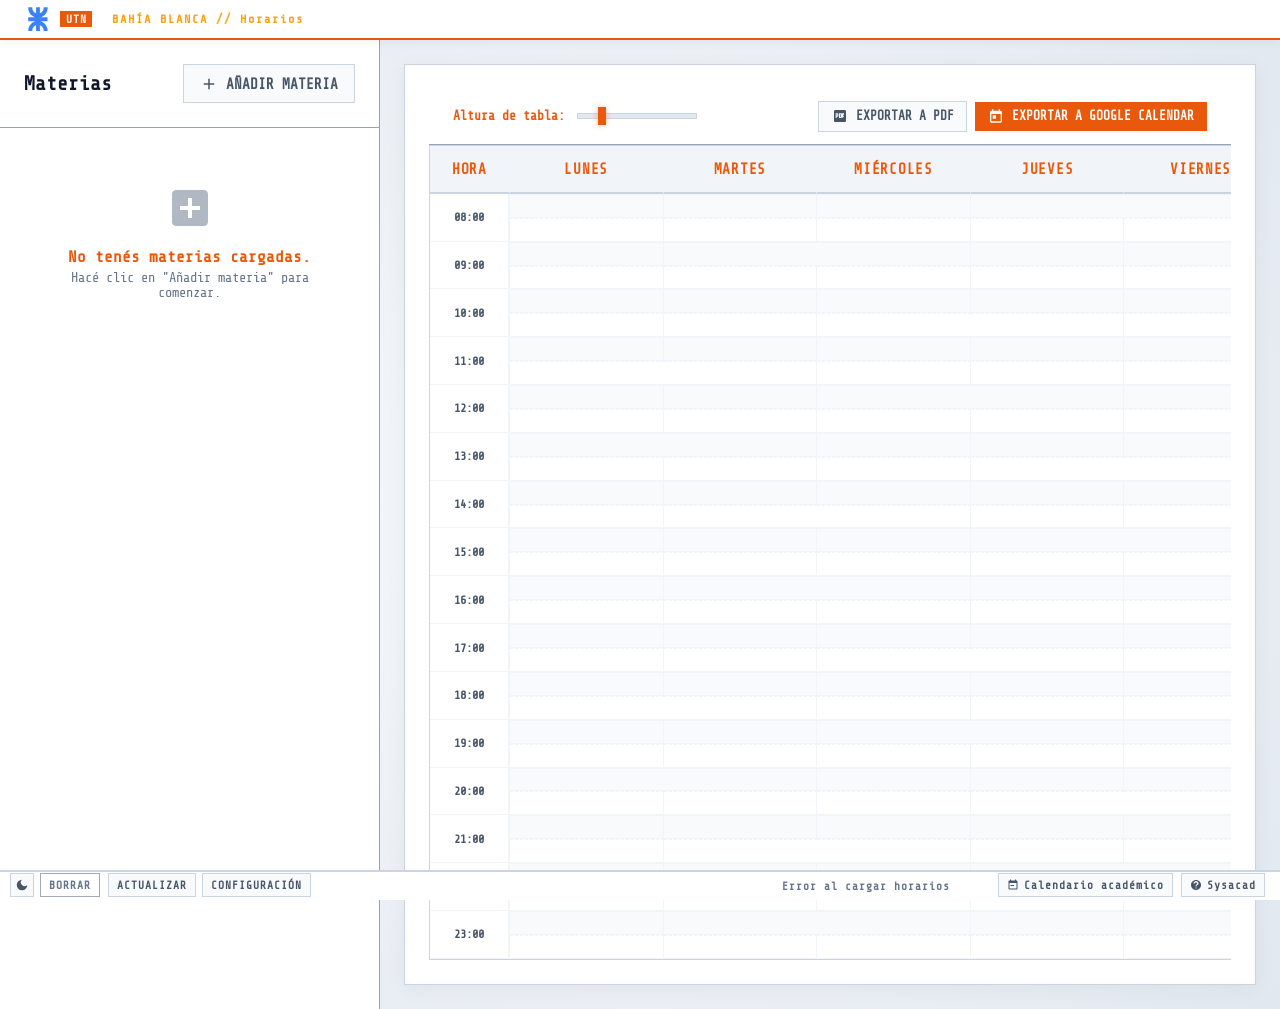
==== commit d9207b28: "Add files via upload" ====
--- a/index.html
+++ b/index.html
@@ -24,6 +24,13 @@
             <span class="badge">UTN</span>
         </div>
         <div class="header-actions">
+            <button id="open-config-btn" class="btn btn-secondary btn-icon-text" title="Configuración de la tabla">
+                <svg viewBox="0 0 24 24" width="16" height="16">
+                    <path fill="currentColor"
+                        d="M19.14 12.94c.04-.3.06-.61.06-.94 0-.32-.02-.64-.07-.94l2.03-1.58c.18-.14.23-.41.12-.61l-1.92-3.32c-.12-.22-.37-.29-.59-.22l-2.39.96c-.5-.38-1.03-.7-1.62-.94l-.36-2.54c-.04-.24-.24-.41-.48-.41h-3.84c-.24 0-.43.17-.47.41l-.36 2.54c-.59.24-1.13.57-1.62.94l-2.39-.96c-.22-.08-.47 0-.59.22L2.74 8.87c-.12.21-.08.47.12.61l2.03 1.58c-.05.3-.09.63-.09.94s.02.64.07.94l-2.03 1.58c-.18.14-.23.41-.12.61l1.92 3.32c.12.22.37.29.59.22l2.39-.96c.5.38 1.03.7 1.62.94l.36 2.54c.05.24.24.41.48.41h3.84c.24 0 .44-.17.47-.41l.36-2.54c.59-.24 1.13-.56 1.62-.94l2.39.96c.22.08.47 0 .59-.22l1.92-3.32c.12-.22.07-.47-.12-.61l-2.01-1.58zM12 15.6c-1.98 0-3.6-1.62-3.6-3.6s1.62-3.6 3.6-3.6 3.6 1.62 3.6 3.6-1.62 3.6-3.6 3.6z" />
+                </svg>
+                <span>Configuración</span>
+            </button>
             <button id="clear-data-btn" class="btn btn-secondary btn-icon-text"
                 title="Borrar todos los datos y reiniciar">
                 <svg viewBox="0 0 24 24" width="16" height="16">
@@ -96,29 +103,19 @@
                     <div class="toolbar-left-group">
                         <span class="toolbar-label">Altura de tabla:</span>
                         <div class="zoom-slider-container">
-                            <input type="range" id="zoom-slider" class="zoom-slider" min="0.8" max="2.2" step="0.05"
-                                value="1.33">
+                            <input type="range" id="zoom-slider" class="zoom-slider" min="0.74" max="1.18" step="0.12"
+                                value="0.81">
                         </div>
                     </div>
                     <div class="toolbar-right-group" style="display: flex; gap: 0.5rem; align-items: center;">
-                        <a href="https://www.frbb.utn.edu.ar/frbb/info/pages/calendario2020.html" target="_blank"
-                            rel="noopener" class="btn btn-secondary btn-small btn-icon-text"
-                            style="text-decoration: none;" title="Ver calendario académico UTN FRBB">
-                            <svg viewBox="0 0 24 24" width="14" height="14">
+                        <button id="export-pdf-btn" class="btn btn-secondary btn-small btn-icon-text"
+                            title="Exportar horario a PDF (Horizontal)">
+                            <svg viewBox="0 0 24 24" width="16" height="16">
                                 <path fill="currentColor"
-                                    d="M19 3h-1V1h-2v2H8V1H6v2H5c-1.11 0-2 .9-2 2v14c0 1.1.89 2 2 2h14c1.1 0 2-.9 2-2V5c0-1.1-.89-2-2-2zm0 16H5V8h14v11zm-5-5H7v-2h7v2z" />
+                                    d="M19 3H5c-1.1 0-2 .9-2 2v14c0 1.1.9 2 2 2h14c1.1 0 2-.9 2-2V5c0-1.1-.9-2-2-2zm-9.5 8.5c0 .83-.67 1.5-1.5 1.5H7v2H5.5V8H8c.83 0 1.5.67 1.5 1.5v2zm5 2c0 .83-.67 1.5-1.5 1.5h-2.5V8h2.5c.83 0 1.5.67 1.5 1.5v4zm4-3.5h-2v1.5h1.5V13H16v2h-1.5V8h3.5v1.5zM7 9.5h1v2H7v-2zm5 0h1v4h-1v-4z" />
                             </svg>
-                            <span>Calendario académico</span>
-                        </a>
-                        <a href="https://www.frbb.utn.edu.ar/sysacad/" target="_blank" rel="noopener"
-                            class="btn btn-secondary btn-small btn-icon-text" style="text-decoration: none;"
-                            title="Ingresar a Sysacad UTN FRBB">
-                            <svg viewBox="0 0 24 24" width="14" height="14">
-                                <path fill="currentColor"
-                                    d="M12 2C6.48 2 2 6.48 2 12s4.48 10 10 10 10-4.48 10-10S17.52 2 12 2zm1 17h-2v-2h2v2zm2.07-7.75l-.9.92C13.45 12.9 13 13.5 13 15h-2v-.5c0-1.1.45-2.1 1.17-2.83l1.24-1.26c.37-.36.59-.86.59-1.41 0-1.1-.9-2-2-2s-2 .9-2 2H7c0-2.76 2.24-5 5-5s5 2.24 5 5c0 1.04-.42 1.99-1.07 2.75z" />
-                            </svg>
-                            <span>Sysacad</span>
-                        </a>
+                            <span>Exportar a PDF</span>
+                        </button>
                         <button id="export-gcal-btn" class="btn btn-google btn-small btn-icon-text"
                             title="Exportar a Google Calendar">
                             <svg viewBox="0 0 24 24" width="16" height="16">
@@ -160,10 +157,10 @@
                 <button id="modal-close-btn" class="btn-close" aria-label="Cerrar modal">&times;</button>
             </div>
 
-            <!-- Tabs para alternar entre Oficial y Manual -->
+            <!-- Tabs para alternar entre Materias y Extracurricular -->
             <div class="modal-tabs" id="subject-modal-tabs">
-                <button type="button" class="modal-tab-btn active" id="tab-official-btn">Buscar materia</button>
-                <button type="button" class="modal-tab-btn" id="tab-manual-btn">Creación manual</button>
+                <button type="button" class="modal-tab-btn active" id="tab-official-btn">Materias</button>
+                <button type="button" class="modal-tab-btn" id="tab-manual-btn">Extracurricular</button>
             </div>
 
             <!-- Contenido 1: Buscar Materia -->
@@ -205,38 +202,38 @@
                 </div>
             </div>
 
-            <!-- Contenido 2: Creación Manual (Formulario Original) -->
+            <!-- Contenido 2: Actividad Extracurricular -->
             <form id="subject-form" autocomplete="off" class="modal-section-content hidden">
                 <input type="hidden" id="edit-subject-id">
                 <div class="modal-body">
 
-                    <!-- Nombre de la Materia -->
+                    <!-- Nombre de la Actividad -->
                     <div class="form-group">
-                        <label for="subject-name">Nombre de la materia *</label>
-                        <input type="text" id="subject-name" required placeholder="...">
-                    </div>
-
-                    <!-- Comisiones -->
+                        <label for="subject-name">Nombre de la actividad *</label>
+                        <input type="text" id="subject-name" required placeholder="Gimnasio, deporte, trabajo...">
+                    </div>
+
+                    <!-- Horarios Extracurriculares -->
                     <div class="form-section">
                         <div class="section-header">
-                            <h4>Comisiones</h4>
-                            <button type="button" id="add-commission-btn"
+                            <h4>Horarios</h4>
+                            <button type="button" id="add-extracurricular-slot-btn"
                                 class="btn btn-secondary btn-small btn-icon-text">
                                 <svg viewBox="0 0 24 24" width="14" height="14">
                                     <path fill="currentColor" d="M19 13h-6v6h-2v-6H5v-2h6V5h2v6h6v2Z" />
                                 </svg>
-                                <span>Añadir comisión</span>
+                                <span>Añadir horario</span>
                             </button>
                         </div>
 
-                        <div id="commissions-form-list" class="commissions-form-list">
-                            <!-- Se añadirán comisiones dinámicamente con JS -->
+                        <div id="extracurricular-slots-list" class="commissions-form-list">
+                            <!-- Se añadirán horarios dinámicamente con JS -->
                         </div>
                     </div>
                 </div>
                 <div class="modal-footer">
                     <button type="button" class="btn btn-secondary modal-cancel-btn">Cancelar</button>
-                    <button type="submit" class="btn btn-primary">Guardar materia</button>
+                    <button type="submit" class="btn btn-primary">Guardar actividad</button>
                 </div>
             </form>
         </div>
@@ -306,11 +303,88 @@
         </div>
     </div>
 
+    <!-- Modal de Configuración de Tabla -->
+    <div id="config-modal" class="modal-overlay hidden">
+        <div class="modal-container" style="max-width: 450px;">
+            <div class="modal-header">
+                <h3>Configuración de Tabla</h3>
+                <button id="config-close-btn" class="btn-close" aria-label="Cerrar modal">&times;</button>
+            </div>
+            <div class="modal-body">
+                <div class="config-group">
+                    <label class="config-checkbox-label">
+                        <input type="checkbox" id="cfg-show-weekend">
+                        <span>Mostrar sábado y domingo</span>
+                    </label>
+                    <p class="config-desc">Visualiza u oculta las columnas del fin de semana en la tabla de horarios.
+                    </p>
+                </div>
+
+                <div class="config-group" style="margin-top: 1.25rem;">
+                    <label class="config-checkbox-label">
+                        <input type="checkbox" id="cfg-crop-timerange">
+                        <span>Ajustar rango horario vertical</span>
+                    </label>
+                    <p class="config-desc">Limita las horas iniciales y finales de la grilla al rango de las materias
+                        activas.</p>
+                </div>
+            </div>
+            <div class="modal-footer">
+                <button type="button" id="config-ok-btn" class="btn btn-primary">Aceptar</button>
+            </div>
+        </div>
+    </div>
+
+    <!-- Modal de Exportación a PDF (Selección de Orientación) -->
+    <div id="pdf-modal" class="modal-overlay hidden">
+        <div class="modal-container" style="max-width: 420px;">
+            <div class="modal-header">
+                <h3>Exportar a PDF</h3>
+                <button id="pdf-close-btn" class="btn-close" aria-label="Cerrar modal">&times;</button>
+            </div>
+            <div class="modal-body" style="text-align: center; padding: 1.25rem 1rem;">
+                <p style="margin-bottom: 1.25rem; font-size: 0.85rem; color: var(--text-muted, #94a3b8);">
+                    Seleccioná la orientación del documento PDF:
+                </p>
+                <div style="display: flex; gap: 1rem; justify-content: center;">
+                    <button id="pdf-landscape-btn" class="btn btn-primary" style="flex: 1; display: flex; flex-direction: column; align-items: center; gap: 0.5rem; padding: 1.25rem 0.75rem;">
+                        <svg viewBox="0 0 24 24" width="32" height="32">
+                            <path fill="currentColor" d="M19 5H5c-1.1 0-2 .9-2 2v10c0 1.1.9 2 2 2h14c1.1 0 2-.9 2-2V7c0-1.1-.9-2-2-2zm0 12H5V7h14v10z"/>
+                        </svg>
+                        <span>Horizontal</span>
+                    </button>
+                    <button id="pdf-portrait-btn" class="btn btn-secondary" style="flex: 1; display: flex; flex-direction: column; align-items: center; gap: 0.5rem; padding: 1.25rem 0.75rem;">
+                        <svg viewBox="0 0 24 24" width="32" height="32">
+                            <path fill="currentColor" d="M17 3H7c-1.1 0-2 .9-2 2v14c0 1.1.9 2 2 2h10c1.1 0 2-.9 2-2V5c0-1.1-.9-2-2-2zm0 16H7V5h10v14z"/>
+                        </svg>
+                        <span>Vertical</span>
+                    </button>
+                </div>
+            </div>
+        </div>
+    </div>
+
     <!-- Footer para barra de sistema retro -->
     <footer class="app-footer">
         <div class="footer-center">
         </div>
-        <div class="footer-right-text">
+        <div class="footer-right-links">
+            <a href="https://www.frbb.utn.edu.ar/utnfrbb/index.php/calendario-academico/" target="_blank" rel="noopener"
+                class="dock-link" title="Ver Calendario Académico UTN FRBB">
+                <svg viewBox="0 0 24 24" width="12" height="12">
+                    <path fill="currentColor"
+                        d="M19 3h-1V1h-2v2H8V1H6v2H5c-1.11 0-2 .9-2 2v14c0 1.1.89 2 2 2h14c1.1 0 2-.9 2-2V5c0-1.1-.89-2-2-2zm0 16H5V8h14v11zm-5-5H7v-2h7v2z" />
+                </svg>
+                <span>Calendario académico</span>
+            </a>
+            <a href="https://www.frbb.utn.edu.ar/sysacad/" target="_blank" rel="noopener" class="dock-link"
+                title="Ingresar a Sysacad UTN FRBB">
+                <svg viewBox="0 0 24 24" width="12" height="12">
+                    <path fill="currentColor"
+                        d="M12 2C6.48 2 2 6.48 2 12s4.48 10 10 10 10-4.48 10-10S17.52 2 12 2zm1 17h-2v-2h2v2zm2.07-7.75l-.9.92C13.45 12.9 13 13.5 13 15h-2v-.5c0-1.1.45-2.1 1.17-2.83l1.24-1.26c.37-.36.59-.86.59-1.41 0-1.1-.9-2-2-2s-2 .9-2 2H7c0-2.76 2.24-5 5-5s5 2.24 5 5c0 1.04-.42 1.99-1.07 2.75z" />
+                </svg>
+                <span>Sysacad</span>
+            </a>
         </div>
     </footer>
 
--- a/styles.css
+++ b/styles.css
@@ -501,12 +501,11 @@
 }
 
 .timetable-grid[data-size="compact"] .event-subject {
-    font-size: 0.75rem;
+    font-size: 0.72rem;
 }
 
 .timetable-grid[data-size="compact"] .event-commission {
-    display: none;
-    /* Ocultar comisión en vista compacta para evitar overflow */
+    font-size: 0.65rem;
 }
 
 .timetable-grid[data-size="compact"] .event-time {
@@ -687,7 +686,8 @@
     overflow: hidden;
     display: flex;
     flex-direction: column;
-    justify-content: space-between;
+    justify-content: flex-start;
+    gap: 2px;
     box-shadow: var(--shadow-sm);
     z-index: 2;
     cursor: default;
@@ -710,26 +710,55 @@
 }
 
 .event-subject {
+    order: 1;
     font-weight: 700;
+    font-size: 0.78rem;
+    line-height: 1.15;
+    margin: 0;
+    flex-shrink: 0;
     white-space: normal;
     word-break: break-word;
-    font-size: 0.8rem;
-    line-height: 1.15;
-    margin-bottom: 0.2rem;
+    overflow-wrap: break-word;
 }
 
 .event-commission {
-    font-weight: 550;
+    order: 2;
+    display: none;
+    font-weight: 600;
+    font-size: 0.68rem;
     opacity: 0.9;
+    flex-shrink: 0;
     white-space: nowrap;
     overflow: hidden;
     text-overflow: ellipsis;
+    margin: 0;
+}
+
+.timetable-grid[data-show-commission="true"] .event-commission {
+    display: block;
+}
+
+.event-classroom,
+.event-teacher {
+    order: 3;
+    font-size: 0.68rem;
+    opacity: 0.85;
+    flex-shrink: 0;
+    white-space: nowrap;
+    overflow: hidden;
+    text-overflow: ellipsis;
+    margin: 0;
 }
 
 .event-time {
-    font-size: 0.7rem;
+    order: 4;
+    font-size: 0.65rem;
     opacity: 0.8;
+    flex-shrink: 1;
     margin-top: auto;
+    white-space: nowrap;
+    overflow: hidden;
+    text-overflow: ellipsis;
 }
 
 .timetable-event.in-conflict {
@@ -2023,4 +2052,158 @@
 .zoom-slider::-moz-range-thumb:hover {
     background: var(--color-brand-hover);
     transform: scale(1.2);
+}
+
+.app-footer {
+    display: none;
+}
+
+html.theme-dark, html:has(body.theme-dark) {
+    background-color: var(--bg-primary, #0f172a) !important;
+}
+html.theme-light, html:has(body.theme-light) {
+    background-color: var(--bg-primary, #f8fafc) !important;
+}
+
+/* Modal de Configuración */
+.config-group {
+    display: flex;
+    flex-direction: column;
+}
+
+.config-checkbox-label {
+    display: flex;
+    align-items: center;
+    gap: 0.6rem;
+    font-size: 0.95rem;
+    font-weight: 600;
+    color: var(--text-primary);
+    cursor: pointer;
+}
+
+.config-checkbox-label input[type="checkbox"] {
+    width: 18px;
+    height: 18px;
+    accent-color: var(--color-brand, #3b82f6);
+    cursor: pointer;
+}
+
+.config-desc {
+    font-size: 0.8rem;
+    color: var(--text-muted, #64748b);
+    margin-top: 0.25rem;
+    margin-left: 1.8rem;
+    line-height: 1.35;
+}
+
+/* Badge Extracurricular */
+.badge-extracurricular {
+    background-color: rgba(99, 102, 241, 0.15) !important;
+    color: #818cf8 !important;
+    border: 1px solid rgba(99, 102, 241, 0.35) !important;
+}
+
+/* Formato de Impresión (Exportar a PDF: Horizontal o Vertical) */
+@media print {
+    @page {
+        margin: 5mm;
+    }
+
+    body.print-landscape {
+        @page {
+            size: landscape;
+            margin: 5mm;
+        }
+    }
+
+    body.print-portrait {
+        @page {
+            size: portrait;
+            margin: 5mm;
+        }
+    }
+
+    html, body {
+        background: #ffffff !important;
+        color: #000000 !important;
+        min-height: auto !important;
+        height: auto !important;
+        overflow: visible !important;
+    }
+
+    .app-header,
+    .app-footer,
+    .panel-left,
+    .panel-header,
+    .timetable-card-header,
+    .timetable-actions,
+    .toolbar-left-group,
+    .toolbar-right-group,
+    .zoom-slider-container,
+    .footer-right-links,
+    .footer-right-text,
+    .collision-card,
+    .sync-status-card,
+    .modal-overlay,
+    #theme-toggle,
+    #clear-data-btn,
+    #open-sync-btn,
+    #open-config-btn,
+    #export-pdf-btn,
+    #export-gcal-btn,
+    #sync-status-text {
+        display: none !important;
+        visibility: hidden !important;
+        opacity: 0 !important;
+        height: 0 !important;
+        width: 0 !important;
+        position: absolute !important;
+        left: -9999px !important;
+    }
+
+    .app-layout {
+        display: block !important;
+        padding: 0 !important;
+        margin: 0 !important;
+        height: auto !important;
+    }
+
+    .panel-right {
+        width: 100% !important;
+        max-width: 100% !important;
+        padding: 0 !important;
+        margin: 0 !important;
+        box-shadow: none !important;
+        border: none !important;
+        background: transparent !important;
+    }
+
+    .timetable-card {
+        border: none !important;
+        box-shadow: none !important;
+        background: transparent !important;
+        padding: 0 !important;
+        margin: 0 !important;
+    }
+
+    .timetable-wrapper {
+        overflow: visible !important;
+        height: auto !important;
+        max-height: none !important;
+        padding: 0 !important;
+        margin: 0 !important;
+        border: none !important;
+    }
+
+    .timetable-grid {
+        width: 100% !important;
+        min-width: 100% !important;
+        border: 1px solid #cbd5e1 !important;
+        page-break-inside: avoid;
+    }
+
+    .timetable-event {
+        -webkit-print-color-adjust: exact !important;
+        print-color-adjust: exact !important;
+    }
 }
--- a/retro.css
+++ b/retro.css
@@ -272,11 +272,14 @@
     --subject-color-alpha: hsla(var(--subject-color-hue), 90%, 55%, 0.15);
     --subject-color-light: hsl(var(--subject-color-hue), 90%, 92%);
 
+    justify-content: flex-start !important;
+    gap: 2px !important;
     background-color: var(--subject-color-alpha) !important;
     border: 1px solid rgba(26, 44, 66, 0.4) !important;
     border-left: 4px solid var(--subject-color) !important;
     color: #ffffff !important;
-    text-shadow: none !important; /* Quitar bloom/brillo para mayor legibilidad */
+    text-shadow: none !important;
+    /* Quitar bloom/brillo para mayor legibilidad */
     box-shadow: inset 0 0 5px rgba(10, 132, 255, 0.05) !important;
     border-radius: 0px !important;
 }
@@ -284,6 +287,9 @@
 .event-subject {
     color: var(--subject-color-light) !important;
     font-weight: bold !important;
+    white-space: normal !important;
+    word-break: break-word !important;
+    overflow-wrap: break-word !important;
 }
 
 .event-time {
@@ -506,7 +512,8 @@
     position: fixed !important;
     bottom: 3px !important;
     left: 10px !important;
-    z-index: 1000 !important;
+    z-index: 10000 !important;
+    pointer-events: auto !important;
     width: 24px !important;
     height: 24px !important;
     border: 1px solid #1a2c42 !important;
@@ -555,8 +562,9 @@
 #clear-data-btn {
     position: fixed !important;
     bottom: 3px !important;
-    left: 42px !important;
-    z-index: 1000 !important;
+    left: 40px !important;
+    z-index: 10000 !important;
+    pointer-events: auto !important;
     border: 1px solid rgba(26, 44, 66, 0.4) !important;
     background: transparent !important;
     color: #64748b !important;
@@ -592,14 +600,15 @@
 }
 
 #clear-data-btn::after {
-    content: "[F1] BORRAR" !important;
+    content: "BORRAR" !important;
 }
 
 #open-sync-btn {
     position: fixed !important;
     bottom: 3px !important;
-    left: 145px !important;
-    z-index: 1000 !important;
+    left: 108px !important;
+    z-index: 10000 !important;
+    pointer-events: auto !important;
     border: 1px solid #1a2c42 !important;
     background-color: #101926 !important;
     color: #e2e8f0 !important;
@@ -637,13 +646,60 @@
 }
 
 #open-sync-btn::after {
-    content: "[F2] ACTUALIZAR" !important;
+    content: "ACTUALIZAR" !important;
+}
+
+#open-config-btn {
+    position: fixed !important;
+    bottom: 3px !important;
+    left: 202px !important;
+    z-index: 10000 !important;
+    pointer-events: auto !important;
+    border: 1px solid #1a2c42 !important;
+    background-color: #101926 !important;
+    color: #e2e8f0 !important;
+    font-size: 0.7rem !important;
+    font-weight: bold !important;
+    padding: 2px 8px !important;
+    height: 24px !important;
+    letter-spacing: 1px !important;
+    display: flex !important;
+    align-items: center !important;
+    justify-content: center !important;
+    box-shadow: none !important;
+}
+
+body.theme-light #open-config-btn {
+    border: 1px solid #cbd5e1 !important;
+    background-color: #f8fafc !important;
+    color: #475569 !important;
+}
+
+#open-config-btn:hover {
+    border-color: #ff9f0a !important;
+    color: #ff9f0a !important;
+    background-color: #1a2638 !important;
+}
+
+body.theme-light #open-config-btn:hover {
+    border-color: #ea580c !important;
+    color: #ea580c !important;
+    background-color: #fff7ed !important;
+}
+
+#open-config-btn svg,
+#open-config-btn span {
+    display: none !important;
+}
+
+#open-config-btn::after {
+    content: "CONFIGURACIÓN" !important;
 }
 
 #sync-status-text {
     position: fixed !important;
     bottom: 7px !important;
-    right: 160px !important;
+    right: 330px !important;
     z-index: 1000 !important;
     font-size: 0.7rem !important;
     font-weight: bold !important;
@@ -889,10 +945,13 @@
 }
 
 /* Evitar fondo blanco en rubber-banding/elastic scroll de iOS/macOS */
-html.theme-dark {
+html.theme-dark,
+html:has(body.theme-dark) {
     background-color: #0c131d !important;
 }
-html.theme-light {
+
+html.theme-light,
+html:has(body.theme-light) {
     background-color: #ffffff !important;
 }
 
@@ -918,6 +977,7 @@
     background-color: rgba(255, 159, 10, 0.04) !important;
     border-color: rgba(255, 159, 10, 0.2) !important;
 }
+
 body.theme-light .commission-option:hover {
     background-color: rgba(234, 88, 12, 0.04) !important;
     border-color: rgba(234, 88, 12, 0.2) !important;
@@ -927,15 +987,18 @@
 .commission-option:has(.commission-radio:checked) {
     opacity: 1 !important;
     background-color: #101926 !important;
-    border: 1px solid #ff9f0a !important; /* Resaltado naranja retro */
+    border: 1px solid #ff9f0a !important;
+    /* Resaltado naranja retro */
     box-shadow: 0 0 8px rgba(255, 159, 10, 0.15) !important;
 }
 
 /* Opción SELECCIONADA en modo claro */
 body.theme-light .commission-option:has(.commission-radio:checked) {
     opacity: 1 !important;
-    background-color: #fff7ed !important; /* Fondo naranja/crema claro */
-    border: 1px solid #ea580c !important; /* Borde naranja claro */
+    background-color: #fff7ed !important;
+    /* Fondo naranja/crema claro */
+    border: 1px solid #ea580c !important;
+    /* Borde naranja claro */
     box-shadow: 0 0 8px rgba(234, 88, 12, 0.1) !important;
 }
 
@@ -947,4 +1010,164 @@
 
 .subject-card-commissions.expanded {
     visibility: visible !important;
+}
+
+/* Links en el Dock Inferior (Derecha) */
+.footer-right-links {
+    position: fixed !important;
+    right: 15px !important;
+    bottom: 3px !important;
+    display: flex !important;
+    align-items: center !important;
+    gap: 8px !important;
+    z-index: 10000 !important;
+    pointer-events: auto !important;
+}
+
+.dock-link {
+    display: inline-flex !important;
+    align-items: center !important;
+    gap: 5px !important;
+    color: #94a3b8 !important;
+    font-size: 0.7rem !important;
+    font-weight: bold !important;
+    text-decoration: none !important;
+    letter-spacing: 1px !important;
+    padding: 2px 8px !important;
+    height: 24px !important;
+    border: 1px solid #1a2c42 !important;
+    background-color: #101926 !important;
+    transition: color 0.15s, border-color 0.15s, background-color 0.15s !important;
+    box-shadow: none !important;
+}
+
+body.theme-light .dock-link {
+    color: #475569 !important;
+    border-color: #cbd5e1 !important;
+    background-color: #f8fafc !important;
+}
+
+.dock-link:hover {
+    color: #ff9f0a !important;
+    border-color: #ff9f0a !important;
+    background-color: #1a2638 !important;
+}
+
+body.theme-light .dock-link:hover {
+    color: #ea580c !important;
+    border-color: #ea580c !important;
+    background-color: #fff7ed !important;
+}
+
+.subject-card-commissions.expanded {
+    visibility: visible !important;
+}
+
+/* Estilos de Impresión / PDF: Aislamiento TOTAL de la Grilla de Horarios */
+@media print {
+    @page {
+        margin: 5mm;
+    }
+
+    body.print-landscape {
+        @page {
+            size: landscape;
+            margin: 5mm;
+        }
+    }
+
+    body.print-portrait {
+        @page {
+            size: portrait;
+            margin: 5mm;
+        }
+    }
+
+    html, body {
+        background: #ffffff !important;
+        color: #000000 !important;
+        min-height: auto !important;
+        height: auto !important;
+        overflow: visible !important;
+    }
+
+    body::before {
+        display: none !important;
+    }
+
+    .app-header,
+    .app-footer,
+    .panel-left,
+    .panel-header,
+    .timetable-card-header,
+    .timetable-actions,
+    .toolbar-left-group,
+    .toolbar-right-group,
+    .zoom-slider-container,
+    .footer-right-links,
+    .footer-right-text,
+    .collision-card,
+    .sync-status-card,
+    .modal-overlay,
+    #theme-toggle,
+    #clear-data-btn,
+    #open-sync-btn,
+    #open-config-btn,
+    #export-pdf-btn,
+    #export-gcal-btn,
+    #sync-status-text {
+        display: none !important;
+        visibility: hidden !important;
+        opacity: 0 !important;
+        height: 0 !important;
+        width: 0 !important;
+        position: absolute !important;
+        left: -9999px !important;
+    }
+
+    .app-layout {
+        display: block !important;
+        padding: 0 !important;
+        margin: 0 !important;
+        height: auto !important;
+    }
+
+    .panel-right {
+        width: 100% !important;
+        max-width: 100% !important;
+        padding: 0 !important;
+        margin: 0 !important;
+        box-shadow: none !important;
+        border: none !important;
+        background: transparent !important;
+    }
+
+    .timetable-card {
+        border: none !important;
+        box-shadow: none !important;
+        background: transparent !important;
+        padding: 0 !important;
+        margin: 0 !important;
+    }
+
+    .timetable-wrapper {
+        overflow: visible !important;
+        height: auto !important;
+        max-height: none !important;
+        padding: 0 !important;
+        margin: 0 !important;
+        border: none !important;
+    }
+
+    .timetable-grid {
+        width: 100% !important;
+        min-width: 100% !important;
+        border: 1px solid #cbd5e1 !important;
+        page-break-inside: avoid;
+    }
+
+    .timetable-event {
+        -webkit-print-color-adjust: exact !important;
+        print-color-adjust: exact !important;
+    }
 }
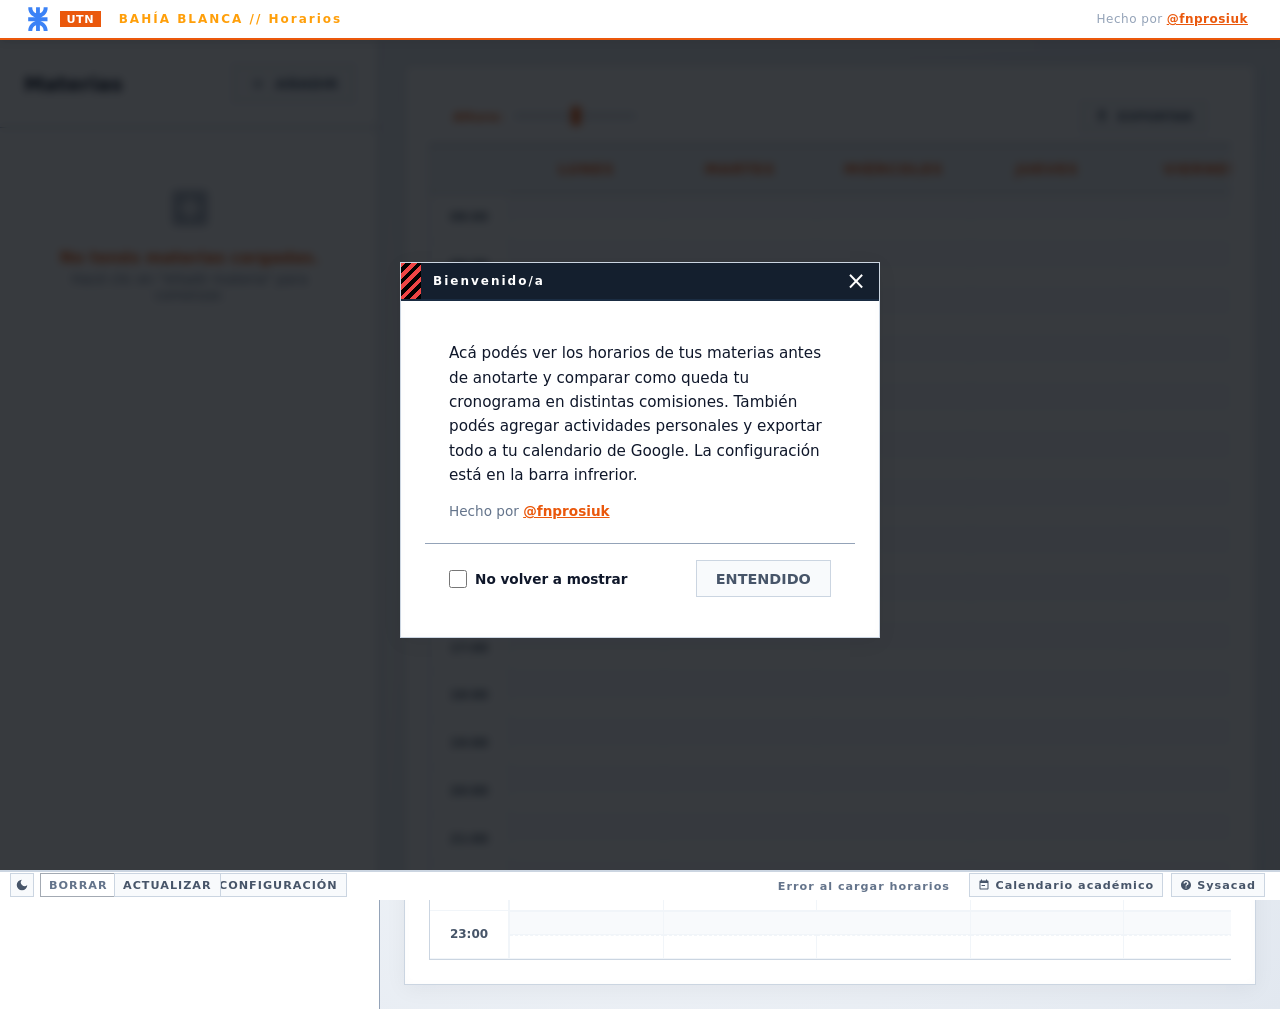
==== commit 0126ddeb: "Add files via upload" ====
--- a/index.html
+++ b/index.html
@@ -24,6 +24,9 @@
             <span class="badge">UTN</span>
         </div>
         <div class="header-actions">
+            <a href="https://www.instagram.com/fnprosiuk/" target="_blank" rel="noopener noreferrer" class="header-credit">
+                Hecho por <strong>@fnprosiuk</strong>
+            </a>
             <button id="open-config-btn" class="btn btn-secondary btn-icon-text" title="Configuración de la tabla">
                 <svg viewBox="0 0 24 24" width="16" height="16">
                     <path fill="currentColor"
@@ -62,7 +65,7 @@
                     <svg viewBox="0 0 24 24" width="18" height="18">
                         <path fill="currentColor" d="M19 13h-6v6h-2v-6H5v-2h6V5h2v6h6v2Z" />
                     </svg>
-                    <span>Añadir materia</span>
+                    <span>Añadir</span>
                 </button>
             </div>
 
@@ -101,28 +104,19 @@
             <div class="timetable-card">
                 <div class="timetable-toolbar">
                     <div class="toolbar-left-group">
-                        <span class="toolbar-label">Altura de tabla:</span>
+                        <span class="toolbar-label">Altura:</span>
                         <div class="zoom-slider-container">
-                            <input type="range" id="zoom-slider" class="zoom-slider" min="0.74" max="1.18" step="0.12"
+                            <input type="range" id="zoom-slider" class="zoom-slider" min="0.20" max="1.18" step="0.02"
                                 value="0.81">
                         </div>
                     </div>
                     <div class="toolbar-right-group" style="display: flex; gap: 0.5rem; align-items: center;">
-                        <button id="export-pdf-btn" class="btn btn-secondary btn-small btn-icon-text"
-                            title="Exportar horario a PDF (Horizontal)">
+                        <button id="open-export-modal-btn" class="btn btn-primary btn-small btn-icon-text"
+                            title="Exportar horario">
                             <svg viewBox="0 0 24 24" width="16" height="16">
-                                <path fill="currentColor"
-                                    d="M19 3H5c-1.1 0-2 .9-2 2v14c0 1.1.9 2 2 2h14c1.1 0 2-.9 2-2V5c0-1.1-.9-2-2-2zm-9.5 8.5c0 .83-.67 1.5-1.5 1.5H7v2H5.5V8H8c.83 0 1.5.67 1.5 1.5v2zm5 2c0 .83-.67 1.5-1.5 1.5h-2.5V8h2.5c.83 0 1.5.67 1.5 1.5v4zm4-3.5h-2v1.5h1.5V13H16v2h-1.5V8h3.5v1.5zM7 9.5h1v2H7v-2zm5 0h1v4h-1v-4z" />
+                                <path fill="currentColor" d="M19 9h-4V3H9v6H5l7 7 7-7zM5 18v2h14v-2H5z" />
                             </svg>
-                            <span>Exportar a PDF</span>
-                        </button>
-                        <button id="export-gcal-btn" class="btn btn-google btn-small btn-icon-text"
-                            title="Exportar a Google Calendar">
-                            <svg viewBox="0 0 24 24" width="16" height="16">
-                                <path fill="currentColor"
-                                    d="M19 4h-1V2h-2v2H8V2H6v2H5c-1.1 0-2 .9-2 2v14c0 1.1.9 2 2 2h14c1.1 0 2-.9 2-2V6c0-1.1-.9-2-2-2zm0 16H5V9h14v11zM7 11h5v5H7v-5z" />
-                            </svg>
-                            <span>Exportar a Google Calendar</span>
+                            <span>Exportar</span>
                         </button>
                     </div>
                 </div>
@@ -236,6 +230,37 @@
                     <button type="submit" class="btn btn-primary">Guardar actividad</button>
                 </div>
             </form>
+        </div>
+    </div>
+
+    <!-- Modal de Bienvenida -->
+    <div id="welcome-modal" class="modal-overlay hidden">
+        <div class="modal-container" style="max-width: 480px;">
+            <div class="modal-header">
+                <h3>Bienvenido/a</h3>
+                <button id="welcome-close-btn" class="btn-close" aria-label="Cerrar modal">&times;</button>
+            </div>
+            <div class="modal-body" style="padding: 1.5rem; display: flex; flex-direction: column; gap: 1rem;">
+                <p style="line-height: 1.6; font-size: 0.95rem; margin: 0; color: var(--text-primary);">
+                    Acá podés ver los horarios de tus materias antes de anotarte y comparar como queda tu
+                    cronograma en distintas comisiones. También podés agregar actividades personales y exportar todo a
+                    tu calendario de Google.
+                    La configuración está en la barra infrerior.
+                </p>
+                <p style="font-size: 0.85rem; color: var(--text-muted); margin: 0;">
+                    Hecho por <a href="https://www.instagram.com/fnprosiuk/" target="_blank" rel="noopener noreferrer"
+                        style="color: var(--text-secondary); text-decoration: underline; font-weight: 600;">@fnprosiuk</a>
+                </p>
+            </div>
+            <div class="modal-footer"
+                style="display: flex; justify-content: space-between; align-items: center; padding: 1rem 1.5rem;">
+                <label class="config-checkbox-label"
+                    style="display: flex; align-items: center; gap: 0.5rem; cursor: pointer; font-size: 0.85rem; color: var(--text-primary); user-select: none;">
+                    <input type="checkbox" id="welcome-dont-show-again">
+                    <span>No volver a mostrar</span>
+                </label>
+                <button type="button" id="welcome-ok-btn" class="btn btn-primary">Entendido</button>
+            </div>
         </div>
     </div>
 
@@ -335,6 +360,39 @@
         </div>
     </div>
 
+    <!-- Modal de Selección de Exportación (PDF o Google Calendar) -->
+    <div id="export-choice-modal" class="modal-overlay hidden">
+        <div class="modal-container" style="max-width: 440px;">
+            <div class="modal-header">
+                <h3>Exportar Horario</h3>
+                <button id="export-choice-close-btn" class="btn-close" aria-label="Cerrar modal">&times;</button>
+            </div>
+            <div class="modal-body" style="text-align: center; padding: 1.5rem 1rem;">
+                <p style="margin-bottom: 1.25rem; font-size: 0.9rem; color: var(--text-muted, #94a3b8);">
+                    Seleccioná la opción de exportación deseada:
+                </p>
+                <div style="display: flex; gap: 1rem; justify-content: center;">
+                    <button id="choice-pdf-btn" class="btn btn-secondary"
+                        style="flex: 1; display: flex; flex-direction: column; align-items: center; gap: 0.6rem; padding: 1.25rem 0.75rem;">
+                        <svg viewBox="0 0 24 24" width="32" height="32">
+                            <path fill="currentColor"
+                                d="M19 3H5c-1.1 0-2 .9-2 2v14c0 1.1.9 2 2 2h14c1.1 0 2-.9 2-2V5c0-1.1-.9-2-2-2zm-9.5 8.5c0 .83-.67 1.5-1.5 1.5H7v2H5.5V8H8c.83 0 1.5.67 1.5 1.5v2zm5 2c0 .83-.67 1.5-1.5 1.5h-2.5V8h2.5c.83 0 1.5.67 1.5 1.5v4zm4-3.5h-2v1.5h1.5V13H16v2h-1.5V8h3.5v1.5zM7 9.5h1v2H7v-2zm5 0h1v4h-1v-4z" />
+                        </svg>
+                        <span>Documento PDF</span>
+                    </button>
+                    <button id="choice-gcal-btn" class="btn btn-google"
+                        style="flex: 1; display: flex; flex-direction: column; align-items: center; gap: 0.6rem; padding: 1.25rem 0.75rem;">
+                        <svg viewBox="0 0 24 24" width="32" height="32">
+                            <path fill="currentColor"
+                                d="M19 4h-1V2h-2v2H8V2H6v2H5c-1.1 0-2 .9-2 2v14c0 1.1.9 2 2 2h14c1.1 0 2-.9 2-2V6c0-1.1-.9-2-2-2zm0 16H5V9h14v11zM7 11h5v5H7v-5z" />
+                        </svg>
+                        <span>Google Calendar</span>
+                    </button>
+                </div>
+            </div>
+        </div>
+    </div>
+
     <!-- Modal de Exportación a PDF (Selección de Orientación) -->
     <div id="pdf-modal" class="modal-overlay hidden">
         <div class="modal-container" style="max-width: 420px;">
@@ -347,15 +405,19 @@
                     Seleccioná la orientación del documento PDF:
                 </p>
                 <div style="display: flex; gap: 1rem; justify-content: center;">
-                    <button id="pdf-landscape-btn" class="btn btn-primary" style="flex: 1; display: flex; flex-direction: column; align-items: center; gap: 0.5rem; padding: 1.25rem 0.75rem;">
+                    <button id="pdf-landscape-btn" class="btn btn-primary"
+                        style="flex: 1; display: flex; flex-direction: column; align-items: center; gap: 0.5rem; padding: 1.25rem 0.75rem;">
                         <svg viewBox="0 0 24 24" width="32" height="32">
-                            <path fill="currentColor" d="M19 5H5c-1.1 0-2 .9-2 2v10c0 1.1.9 2 2 2h14c1.1 0 2-.9 2-2V7c0-1.1-.9-2-2-2zm0 12H5V7h14v10z"/>
+                            <path fill="currentColor"
+                                d="M19 5H5c-1.1 0-2 .9-2 2v10c0 1.1.9 2 2 2h14c1.1 0 2-.9 2-2V7c0-1.1-.9-2-2-2zm0 12H5V7h14v10z" />
                         </svg>
                         <span>Horizontal</span>
                     </button>
-                    <button id="pdf-portrait-btn" class="btn btn-secondary" style="flex: 1; display: flex; flex-direction: column; align-items: center; gap: 0.5rem; padding: 1.25rem 0.75rem;">
+                    <button id="pdf-portrait-btn" class="btn btn-secondary"
+                        style="flex: 1; display: flex; flex-direction: column; align-items: center; gap: 0.5rem; padding: 1.25rem 0.75rem;">
                         <svg viewBox="0 0 24 24" width="32" height="32">
-                            <path fill="currentColor" d="M17 3H7c-1.1 0-2 .9-2 2v14c0 1.1.9 2 2 2h10c1.1 0 2-.9 2-2V5c0-1.1-.9-2-2-2zm0 16H7V5h10v14z"/>
+                            <path fill="currentColor"
+                                d="M17 3H7c-1.1 0-2 .9-2 2v14c0 1.1.9 2 2 2h10c1.1 0 2-.9 2-2V5c0-1.1-.9-2-2-2zm0 16H7V5h10v14z" />
                         </svg>
                         <span>Vertical</span>
                     </button>
--- a/styles.css
+++ b/styles.css
@@ -135,7 +135,28 @@
 .header-actions {
     display: flex;
     align-items: center;
-    gap: 1rem;
+    gap: 0.75rem;
+}
+
+.header-credit {
+    font-size: 0.8rem;
+    color: var(--text-muted, #94a3b8);
+    text-decoration: none;
+    display: inline-flex;
+    align-items: center;
+    gap: 0.25rem;
+    margin-right: 0.5rem;
+    transition: color 0.15s ease;
+}
+
+.header-credit strong {
+    color: var(--text-secondary, #ff9f0a);
+    text-decoration: underline;
+    font-weight: 600;
+}
+
+.header-credit:hover strong {
+    color: var(--color-brand-hover, #ea580c);
 }
 
 /* Botones y Controles */
@@ -613,6 +634,14 @@
     transition: background-color var(--transition-normal), border-color var(--transition-normal);
 }
 
+.grid-header .day-short {
+    display: none;
+}
+
+.grid-header .day-full {
+    display: inline;
+}
+
 .grid-header:last-child {
     border-right: none;
 }
@@ -719,6 +748,14 @@
     white-space: normal;
     word-break: break-word;
     overflow-wrap: break-word;
+}
+
+.subject-full-name {
+    display: inline;
+}
+
+.subject-short-name {
+    display: none;
 }
 
 .event-commission {
@@ -1149,16 +1186,82 @@
         min-width: auto;
         border-right: none;
         border-bottom: 1px solid var(--border-color);
-        max-height: 400px;
-    }
-
-    .panel-right {
-        padding: 1rem;
-        overflow: visible;
+        max-height: none !important;
+        overflow: visible !important;
+    }
+
+    .subjects-list {
+        max-height: none !important;
+        overflow: visible !important;
+    }
+
+    /* Ocultar el detalle de horarios de comisiones NO seleccionadas en celular para ahorrar espacio */
+    .commission-option:not(:has(.commission-radio:checked)) .commission-time-summary {
+        display: none !important;
     }
 
     .timetable-wrapper {
         min-height: 500px;
+    }
+
+    .grid-header .day-full {
+        display: none !important;
+    }
+
+    .grid-header .day-short {
+        display: inline !important;
+        font-weight: 800 !important;
+    }
+
+    .timetable-wrapper {
+        overflow-x: hidden !important;
+    }
+
+    .timetable-grid {
+        width: 100% !important;
+        min-width: 100% !important;
+        grid-template-columns: 44px repeat(auto-fit, minmax(0, 1fr)) !important;
+    }
+
+    .time-label {
+        font-size: 0.65rem !important;
+        padding-right: 2px !important;
+    }
+
+    /* Estilo comprimido Google Calendar para bloques de eventos en celular */
+    .timetable-event {
+        background-color: hsl(var(--subject-color-hue), 75%, 45%) !important;
+        color: #ffffff !important;
+        border-radius: 3px !important;
+        padding: 1px 2px !important;
+        margin: 0.5px !important;
+        min-height: 10px !important;
+        border: none !important;
+        border-left: 2.5px solid hsl(var(--subject-color-hue), 90%, 30%) !important;
+        box-shadow: 0 1px 2px rgba(0,0,0,0.15) !important;
+    }
+
+    .subject-full-name {
+        display: none !important;
+    }
+
+    .subject-short-name {
+        display: inline !important;
+    }
+
+    .event-subject {
+        color: #ffffff !important;
+        font-size: 0.55rem !important;
+        font-weight: 700 !important;
+        line-height: 1.0 !important;
+        word-break: normal !important;
+        overflow-wrap: normal !important;
+        hyphens: none !important;
+    }
+
+    /* En celular, ocultar horario, aula, profesor y comisión de las tarjetas de la grilla */
+    .event-time, .event-classroom, .event-teacher, .event-commission {
+        display: none !important;
     }
 }
 
@@ -1178,6 +1281,13 @@
     .btn span {
         display: none;
         /* Oculta textos de botones en pantallas muy chicas */
+    }
+
+    #add-subject-btn span,
+    #open-export-modal-btn span,
+    .modal-container .btn span {
+        display: inline-block !important;
+        font-size: 0.8rem;
     }
 
     .btn {
@@ -2149,6 +2259,7 @@
     #clear-data-btn,
     #open-sync-btn,
     #open-config-btn,
+    #open-export-modal-btn,
     #export-pdf-btn,
     #export-gcal-btn,
     #sync-status-text {
--- a/retro.css
+++ b/retro.css
@@ -6,7 +6,7 @@
 
 /* 1. Sobreescritura de Variables del Sistema */
 :root {
-    --font-primary: 'Share Tech Mono', monospace !important;
+    --font-primary: system-ui, -apple-system, BlinkMacSystemFont, "Segoe UI", Roboto, "Helvetica Neue", Arial, sans-serif !important;
 
     --bg-primary: #080c12 !important;
     /* Fondo oscuro gunmetal */
@@ -46,7 +46,7 @@
 input,
 select,
 textarea {
-    font-family: 'Share Tech Mono', monospace !important;
+    font-family: var(--font-primary) !important;
     text-shadow: 0 0 1px rgba(10, 132, 255, 0.1) !important;
 }
 
@@ -137,6 +137,22 @@
     border: none !important;
     font-size: 0.7rem !important;
     padding: 0.1rem 0.4rem !important;
+}
+
+.header-credit {
+    font-size: 0.75rem !important;
+    color: #94a3b8 !important;
+    text-decoration: none !important;
+    letter-spacing: 0.5px !important;
+}
+
+.header-credit strong {
+    color: #ff9f0a !important;
+    text-decoration: underline !important;
+}
+
+body.theme-light .header-credit strong {
+    color: #ea580c !important;
 }
 
 /* 3. Paneles Estilo Consola de Monitoreo */
@@ -606,7 +622,7 @@
 #open-sync-btn {
     position: fixed !important;
     bottom: 3px !important;
-    left: 108px !important;
+    left: 114px !important;
     z-index: 10000 !important;
     pointer-events: auto !important;
     border: 1px solid #1a2c42 !important;
@@ -652,7 +668,7 @@
 #open-config-btn {
     position: fixed !important;
     bottom: 3px !important;
-    left: 202px !important;
+    left: 210px !important;
     z-index: 10000 !important;
     pointer-events: auto !important;
     border: 1px solid #1a2c42 !important;
@@ -1061,6 +1077,145 @@
 
 .subject-card-commissions.expanded {
     visibility: visible !important;
+}
+
+/* Adaptación para Pantallas Angostas / Móvil (9:16) */
+@media (max-width: 1024px) {
+    /* Ocultar "BAHÍA BLANCA // Horarios" en formato móvil 9:16 */
+    .header-logo::after {
+        content: none !important;
+    }
+
+    /* Ocultar texto de última actualización para evitar acumulación */
+    #sync-status-text {
+        display: none !important;
+    }
+
+    /* Transformar botones del dock inferior en botones cuadrados con iconos */
+    #clear-data-btn,
+    #open-sync-btn,
+    #open-config-btn {
+        width: 24px !important;
+        height: 24px !important;
+        padding: 0 !important;
+    }
+
+    #clear-data-btn::after,
+    #open-sync-btn::after,
+    #open-config-btn::after {
+        content: none !important;
+    }
+
+    #clear-data-btn svg,
+    #open-sync-btn svg,
+    #open-config-btn svg {
+        display: flex !important;
+        width: 14px !important;
+        height: 14px !important;
+    }
+
+    #theme-toggle {
+        left: 10px !important;
+    }
+
+    #clear-data-btn {
+        left: 40px !important;
+    }
+
+    #open-sync-btn {
+        left: 70px !important;
+    }
+
+    #open-config-btn {
+        left: 100px !important;
+    }
+
+    /* Permite que el panel de materias se expanda completamente sin recortar comisiones al final */
+    .panel-left {
+        max-height: none !important;
+        overflow: visible !important;
+    }
+
+    .subjects-list {
+        max-height: none !important;
+        overflow: visible !important;
+    }
+
+    /* Ocultar el detalle de horarios de comisiones NO seleccionadas para mostrar solo su nombre y ahorrar espacio */
+    .commission-option:not(:has(.commission-radio:checked)) .commission-time-summary {
+        display: none !important;
+    }
+
+    #add-subject-btn span,
+    #open-export-modal-btn span,
+    .modal-container .btn span {
+        display: inline-block !important;
+        font-size: 0.8rem !important;
+    }
+
+    .dock-link span {
+        display: none !important;
+    }
+
+    .grid-header .day-full {
+        display: none !important;
+    }
+
+    .grid-header .day-short {
+        display: inline !important;
+        font-weight: 800 !important;
+    }
+
+    .timetable-wrapper {
+        overflow-x: hidden !important;
+    }
+
+    .timetable-grid {
+        width: 100% !important;
+        min-width: 100% !important;
+        grid-template-columns: 44px repeat(auto-fit, minmax(0, 1fr)) !important;
+    }
+
+    .time-label {
+        font-size: 0.65rem !important;
+        padding-right: 2px !important;
+    }
+
+    /* Estilo comprimido Google Calendar para bloques de eventos en celular */
+    .timetable-event {
+        background-color: hsl(var(--subject-color-hue), 85%, 35%) !important;
+        color: #ffffff !important;
+        border-radius: 3px !important;
+        padding: 1px 2px !important;
+        margin: 0.5px !important;
+        min-height: 10px !important;
+        border: none !important;
+        border-left: 2.5px solid hsl(var(--subject-color-hue), 90%, 55%) !important;
+        box-shadow: 0 1px 2px rgba(0, 0, 0, 0.3) !important;
+    }
+
+    .subject-full-name {
+        display: none !important;
+    }
+
+    .subject-short-name {
+        display: inline !important;
+    }
+
+    .event-subject {
+        color: #ffffff !important;
+        font-size: 0.55rem !important;
+        font-weight: 700 !important;
+        line-height: 1.0 !important;
+        word-break: normal !important;
+        overflow-wrap: normal !important;
+        hyphens: none !important;
+    }
+
+    /* En celular, ocultar horario, aula, profesor y comisión de las tarjetas de la grilla */
+    .event-time, .event-classroom, .event-teacher, .event-commission {
+        display: none !important;
+    }
 }
 
 /* Estilos de Impresión / PDF: Aislamiento TOTAL de la Grilla de Horarios */
@@ -1113,6 +1268,7 @@
     #clear-data-btn,
     #open-sync-btn,
     #open-config-btn,
+    #open-export-modal-btn,
     #export-pdf-btn,
     #export-gcal-btn,
     #sync-status-text {
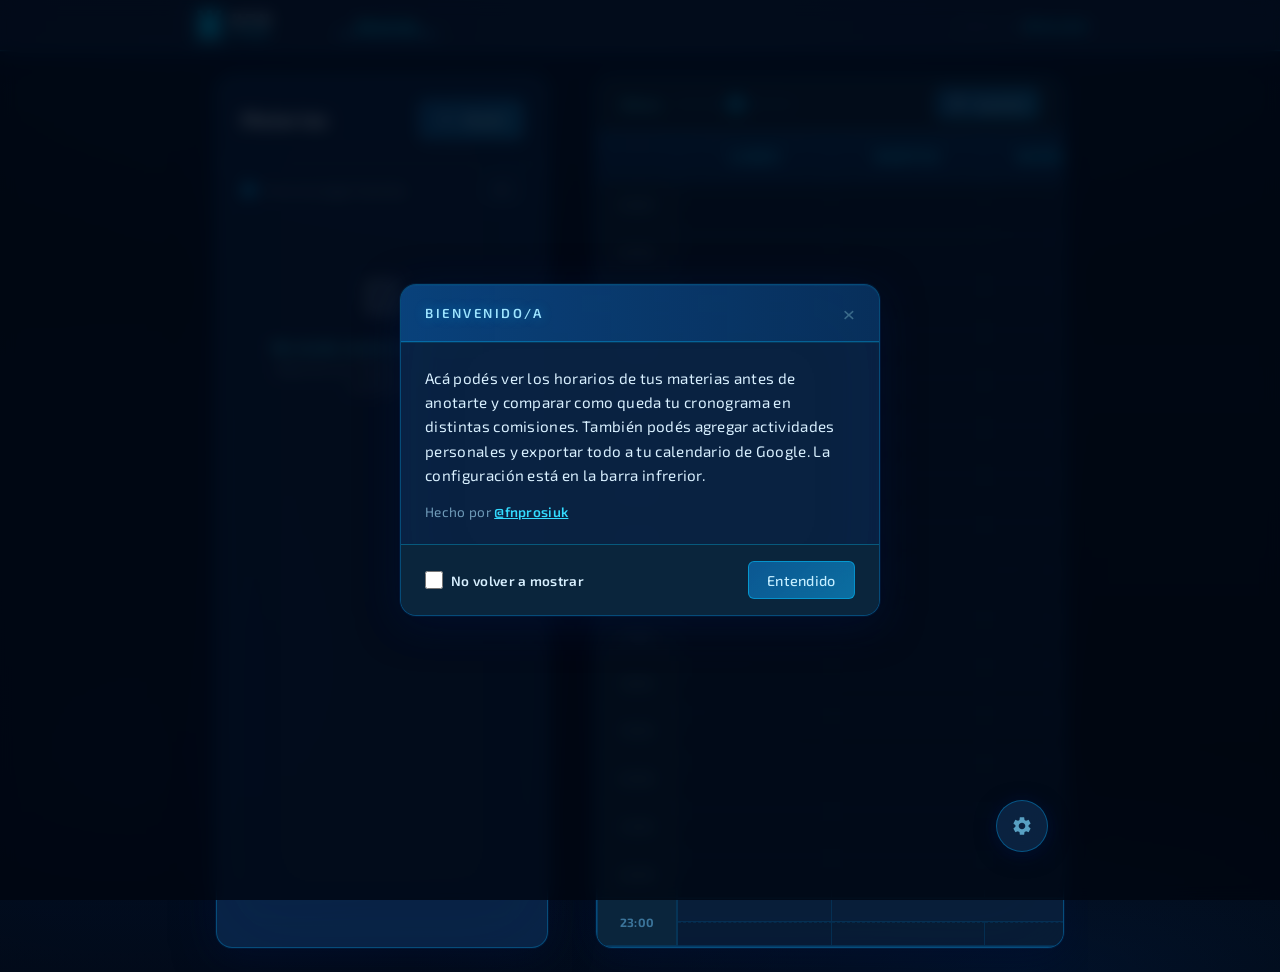
==== commit 0014b66e: "Add files via upload" ====
--- a/index.html
+++ b/index.html
@@ -6,95 +6,92 @@
     <meta name="viewport" content="width=device-width, initial-scale=1.0">
     <title>Horarios UTN</title>
     <link rel="stylesheet" href="styles.css">
-    <!-- Para activar el estilo retro terminal (ámbar), descomentá la línea de abajo (¡ambas deben estar activas!) -->
-    <link rel="stylesheet" href="retro.css">
+    <!-- Temas extra: comentá/descomentá el que quieras usar (solo uno a la vez) -->
+    <!-- <link rel="stylesheet" href="retro.css"> --> <!-- Sci-Fi HUD ámbar -->
+    <link rel="stylesheet" href="aero.css"> <!-- Aero Glass deep-ocean -->
     <link rel="icon" type="image/svg+xml"
-        href="data:image/svg+xml;utf8,<svg xmlns='http://www.w3.org/2000/svg' viewBox='30 180 70 105'><path fill='%233b82f6' d='M30.831,224.95h32.634c-18.469-4.542-32.169-21.21-32.169-41.081c0-0.774,0.022-1.543,0.063-2.306h17.425c-0.07,0.76-0.107,1.528-0.107,2.306c0,10.814,6.887,20.018,16.513,23.469v-25.714h16.863v25.701c9.606-3.462,16.475-12.656,16.475-23.455c0-0.778-0.037-1.546-0.107-2.306h17.425c0.041,0.763,0.063,1.532,0.063,2.306c0,19.871-13.7,36.538-32.169,41.081h31.535c0,5.924,0,11.848,0,17.771H83.739c18.469,4.542,32.169,21.21,32.169,41.081c0,0.774-0.022,1.543-0.063,2.306H98.42c0.07-0.76,0.107-1.528,0.107-2.306c0-10.799-6.868-19.993-16.475-23.455v25.701H65.19v-25.714c-9.627,3.451-16.513,12.655-16.513,23.469c0,0.777,0.037,1.546,0.107,2.306H31.358c-0.041-0.763-0.063-1.532-0.063-2.306c0-19.871,13.7-36.538,32.169-41.081H30.831C30.831,236.798,30.831,230.874,30.831,224.95z'/></svg>">
+        href="data:image/svg+xml;utf8,<svg xmlns='http://www.w3.org/2000/svg' viewBox='30 180 70 105'><path fill='%233b82f6' d='M30.831,224.95h32.634c-18.469-4.542-32.169-21.21-32.169-41.081c0-0.774,0.022-1.543,0.063-2.306h17.425c-0.07,0.76-0.107,1.528-0.107,2.306c0,10.814,6.887,20.018,16.513,23.469v-25.714h16.863v25.701c9.606-3.462,16.475-12.656,16.475-23.455c0-0.778-0.037-1.546-0.107-2.306h17.425c0.041,0.763,0.063,1.532,0.063,2.306c0,19.871-13.7,36.538-32.169,41.081h31.535v17.771h-31.535c18.469,4.543,32.169,21.21,32.169,41.081c0,0.774-0.022,1.543-0.063,2.306h-17.425c0.07,-0.76,0.107,-1.528,0.107,-2.306c0,-10.799-6.868,-19.993-16.475,-23.455v25.701h-16.863v-25.714c-9.627,3.451-16.513,12.655-16.513,23.469c0,0.777,0.037,1.546,0.107,2.306h-17.425c-0.041,-0.763-0.063,-1.532-0.063,-2.306c0,-19.871,13.7,-36.538,32.169,-41.081h-32.634v-17.771z'/></svg>">
     <!-- Google Identity Services (OAuth 2.0) -->
     <script src="https://accounts.google.com/gsi/client" async defer></script>
 </head>
 
-<body class="theme-light">
+<body class="theme-dark">
+
+    <!-- NAV BAR — Estilo UTN FRBB -->
     <header class="app-header">
-        <div class="header-logo">
-            <svg class="icon-logo" viewBox="30 180 70 105" width="24" height="24">
-                <path fill="currentColor"
-                    d="M30.831,224.95h32.634c-18.469-4.542-32.169-21.21-32.169-41.081c0-0.774,0.022-1.543,0.063-2.306h17.425c-0.07,0.76-0.107,1.528-0.107,2.306c0,10.814,6.887,20.018,16.513,23.469v-25.714h16.863v25.701c9.606-3.462,16.475-12.656,16.475-23.455c0-0.778-0.037-1.546-0.107-2.306h17.425c0.041,0.763,0.063,1.532,0.063,2.306c0,19.871-13.7,36.538-32.169,41.081h31.535c0,5.924,0,11.848,0,17.771H83.739c18.469,4.542,32.169,21.21,32.169,41.081c0,0.774-0.022,1.543-0.063,2.306H98.42c0.07-0.76,0.107-1.528,0.107-2.306c0-10.799-6.868-19.993-16.475-23.455v25.701H65.19v-25.714c-9.627,3.451-16.513,12.655-16.513,23.469c0,0.777,0.037,1.546,0.107,2.306H31.358c-0.041-0.763-0.063-1.532-0.063-2.306c0-19.871,13.7-36.538,32.169-41.081H30.831C30.831,236.798,30.831,230.874,30.831,224.95z" />
-            </svg>
-            <span class="badge">UTN</span>
-        </div>
-        <div class="header-actions">
-            <a href="https://www.instagram.com/fnprosiuk/" target="_blank" rel="noopener noreferrer" class="header-credit">
-                Hecho por <strong>@fnprosiuk</strong>
-            </a>
-            <button id="open-config-btn" class="btn btn-secondary btn-icon-text" title="Configuración de la tabla">
-                <svg viewBox="0 0 24 24" width="16" height="16">
-                    <path fill="currentColor"
-                        d="M19.14 12.94c.04-.3.06-.61.06-.94 0-.32-.02-.64-.07-.94l2.03-1.58c.18-.14.23-.41.12-.61l-1.92-3.32c-.12-.22-.37-.29-.59-.22l-2.39.96c-.5-.38-1.03-.7-1.62-.94l-.36-2.54c-.04-.24-.24-.41-.48-.41h-3.84c-.24 0-.43.17-.47.41l-.36 2.54c-.59.24-1.13.57-1.62.94l-2.39-.96c-.22-.08-.47 0-.59.22L2.74 8.87c-.12.21-.08.47.12.61l2.03 1.58c-.05.3-.09.63-.09.94s.02.64.07.94l-2.03 1.58c-.18.14-.23.41-.12.61l1.92 3.32c.12.22.37.29.59.22l2.39-.96c.5.38 1.03.7 1.62.94l.36 2.54c.05.24.24.41.48.41h3.84c.24 0 .44-.17.47-.41l.36-2.54c.59-.24 1.13-.56 1.62-.94l2.39.96c.22.08.47 0 .59-.22l1.92-3.32c.12-.22.07-.47-.12-.61l-2.01-1.58zM12 15.6c-1.98 0-3.6-1.62-3.6-3.6s1.62-3.6 3.6-3.6 3.6 1.62 3.6 3.6-1.62 3.6-3.6 3.6z" />
-                </svg>
-                <span>Configuración</span>
-            </button>
-            <button id="clear-data-btn" class="btn btn-secondary btn-icon-text"
-                title="Borrar todos los datos y reiniciar">
-                <svg viewBox="0 0 24 24" width="16" height="16">
-                    <path fill="currentColor"
-                        d="M19 4h-3.5l-1-1h-5l-1 1H5v2h14M6 19a2 2 0 0 0 2 2h8a2 2 0 0 0 2-2V7H6v12Z" />
-                </svg>
-                <span>Borrar todo</span>
-            </button>
-            <button id="theme-toggle" class="btn-theme" aria-label="Cambiar tema">
-                <!-- Sun Icon -->
-                <svg class="sun-icon" viewBox="0 0 24 24" width="20" height="20">
-                    <path fill="currentColor"
-                        d="M12 7a5 5 0 1 1 0 10a5 5 0 0 1 0-10Zm0 2a3 3 0 1 0 0 6a3 3 0 0 0 0-6Zm0-9h2v3h-2V0Zm0 18h2v3h-2v-3ZM3.515 4.929l1.414-1.414L7.05 5.636L5.636 7.05L3.515 4.93Zm13.435 13.435l1.414-1.414l2.122 2.121l-1.414 1.414l-2.122-2.121ZM0 12h3v2H0v-2Zm18 0h3v2h-3v-2ZM4.929 20.485l-1.414-1.414l2.121-2.122l1.414 1.414l-2.121 2.122ZM19.071 5.636l-1.414-1.414l2.122-2.121l1.414 1.414l-2.122 2.121Z" />
-                </svg>
-                <!-- Moon Icon -->
-                <svg class="moon-icon" viewBox="0 0 24 24" width="20" height="20">
-                    <path fill="currentColor" d="M12 3a6 6 0 0 0 9 9 9 9 0 1 1-9-9Z" />
-                </svg>
-            </button>
+        <div class="nav-inner">
+            <!-- Brand Group (Logo + Nav Links) -->
+            <div class="nav-brand-group">
+                <div class="nav-logo">
+                    <div class="nav-logo-shield">
+                        <svg viewBox="30 180 70 105" width="30" height="30">
+                            <path fill="currentColor"
+                                d="M30.831,224.95h32.634c-18.469-4.542-32.169-21.21-32.169-41.081c0-0.774,0.022-1.543,0.063-2.306h17.425c-0.07,0.76-0.107,1.528-0.107,2.306c0,10.814,6.887,20.018,16.513,23.469v-25.714h16.863v25.701c9.606-3.462,16.475-12.656,16.475-23.455c0-0.778-0.037-1.546-0.107-2.306h17.425c0.041,0.763,0.063,1.532,0.063,2.306c0,19.871-13.7,36.538-32.169,41.081h31.535v17.771h-31.535c18.469,4.543,32.169,21.21,32.169,41.081c0,0.774-0.022,1.543-0.063,2.306h-17.425c0.07,-0.76,0.107,-1.528,0.107,-2.306c0,-10.799-6.868,-19.993-16.475,-23.455v25.701h-16.863v-25.714c-9.627,3.451-16.513,12.655-16.513,23.469c0,0.777,0.037,1.546,0.107,2.306h-17.425c-0.041,-0.763-0.063,-1.532-0.063,-2.306c0,-19.871,13.7,-36.538,32.169,-41.081h-32.634v-17.771z" />
+                        </svg>
+                    </div>
+                    <div class="nav-logo-text">
+                        <span class="nav-logo-utn">UTN</span>
+                        <span class="nav-logo-frbb">FRBB</span>
+                    </div>
+                </div>
+
+                <!-- Nav Links -->
+                <nav class="nav-links">
+                    <a href="#" class="nav-link nav-link-active" id="nav-inicio">Horarios</a>
+                </nav>
+            </div>
+
+            <!-- Credit -->
+            <div class="nav-right">
+                <a href="https://www.instagram.com/fnprosiuk/" target="_blank" rel="noopener noreferrer"
+                    class="header-credit">
+                    Hecho por <strong>@fnprosiuk</strong>
+                </a>
+            </div>
         </div>
     </header>
 
     <main class="app-layout">
         <!-- Panel Izquierdo: Controles -->
         <section class="panel-left">
-            <div class="panel-header">
-                <h2>Materias</h2>
-                <button id="add-subject-btn" class="btn btn-primary btn-icon-text">
-                    <svg viewBox="0 0 24 24" width="18" height="18">
-                        <path fill="currentColor" d="M19 13h-6v6h-2v-6H5v-2h6V5h2v6h6v2Z" />
-                    </svg>
-                    <span>Añadir</span>
-                </button>
-            </div>
-
-            <div class="sync-status-card" id="sync-status-card">
-                <div class="sync-status-info">
-                    <svg viewBox="0 0 24 24" width="16" height="16" class="icon-sync">
-                        <path fill="currentColor"
-                            d="M12 2C6.48 2 2 6.48 2 12s4.48 10 10 10 10-4.48 10-10S17.52 2 12 2zm1 15h-2v-6h2v6zm0-8h-2V7h2v2z" />
-                    </svg>
-                    <span id="sync-status-text">Cargando horarios...</span>
-                </div>
-                <button id="open-sync-btn" class="btn btn-secondary btn-small"
-                    title="Re-sincronizar horarios desde GitHub">
-                    <svg viewBox="0 0 24 24" width="14" height="14">
-                        <path fill="currentColor"
-                            d="M19 8l-4 4h3c0 3.31-2.69 6-6 6-1.01 0-1.97-.25-2.8-.7l-1.46 1.46C8.97 19.54 10.43 20 12 20c4.42 0 8-3.58 8-8h3l-4-4zM6 12c0-3.31 2.69-6 6-6 1.01 0 1.97.25 2.8.7l1.46-1.46C15.03 4.46 13.57 4 12 4c-4.42 0-8 3.58-8 8H1l4 4 4-4H6z" />
-                    </svg>
-                </button>
-            </div>
-
-            <div id="subjects-container" class="subjects-list">
-                <!-- Se poblará dinámicamente con JavaScript -->
-                <div class="empty-state">
-                    <svg viewBox="0 0 24 24" width="48" height="48">
-                        <path fill="currentColor"
-                            d="M19 3H5c-1.1 0-2 .9-2 2v14c0 1.1.9 2 2 2h14c1.1 0 2-.9 2-2V5c0-1.1-.9-2-2-2m-2 10h-4v4h-2v-4H7v-2h4V7h2v4h4v2Z" />
-                    </svg>
-                    <p>No tenés materias cargadas.</p>
-                    <p class="subtext">Hacé clic en "Añadir materia" para comenzar.</p>
+            <div class="panel-left-inner">
+                <div class="panel-header">
+                    <h2>Materias</h2>
+                    <button id="add-subject-btn" class="btn btn-primary btn-icon-text">
+                        <svg viewBox="0 0 24 24" width="18" height="18">
+                            <path fill="currentColor" d="M19 13h-6v6h-2v-6H5v-2h6V5h2v6h6v2Z" />
+                        </svg>
+                        <span>Añadir</span>
+                    </button>
+                </div>
+
+                <div class="sync-status-card" id="sync-status-card">
+                    <div class="sync-status-info">
+                        <svg viewBox="0 0 24 24" width="16" height="16" class="icon-sync">
+                            <path fill="currentColor"
+                                d="M12 2C6.48 2 2 6.48 2 12s4.48 10 10 10 10-4.48 10-10S17.52 2 12 2zm1 15h-2v-6h2v6zm0-8h-2V7h2v2z" />
+                        </svg>
+                        <span id="sync-status-text">Cargando horarios...</span>
+                    </div>
+                    <button id="open-sync-btn" class="btn btn-secondary btn-small"
+                        title="Re-sincronizar horarios desde GitHub">
+                        <svg viewBox="0 0 24 24" width="14" height="14">
+                            <path fill="currentColor"
+                                d="M19 8l-4 4h3c0 3.31-2.69 6-6 6-1.01 0-1.97-.25-2.8-.7l-1.46 1.46C8.97 19.54 10.43 20 12 20c4.42 0 8-3.58 8-8h3l-4-4zM6 12c0-3.31 2.69-6 6-6 1.01 0 1.97.25 2.8.7l1.46-1.46C15.03 4.46 13.57 4 12 4c-4.42 0-8 3.58-8 8H1l4 4 4-4H6z" />
+                        </svg>
+                    </button>
+                </div>
+
+                <div id="subjects-container" class="subjects-list">
+                    <!-- Se poblará dinámicamente con JavaScript -->
+                    <div class="empty-state">
+                        <svg viewBox="0 0 24 24" width="48" height="48">
+                            <path fill="currentColor"
+                                d="M19 3H5c-1.1 0-2 .9-2 2v14c0 1.1.9 2 2 2h14c1.1 0 2-.9 2-2V5c0-1.1-.9-2-2-2m-2 10h-4v4h-2v-4H7v-2h4V7h2v4h4v2Z" />
+                        </svg>
+                        <p>No tenés materias cargadas.</p>
+                        <p class="subtext">Hacé clic en "Añadir materia" para comenzar.</p>
+                    </div>
                 </div>
             </div>
         </section>
@@ -328,14 +325,17 @@
         </div>
     </div>
 
-    <!-- Modal de Configuración de Tabla -->
+    <!-- Modal de Configuración (ampliado) -->
     <div id="config-modal" class="modal-overlay hidden">
-        <div class="modal-container" style="max-width: 450px;">
-            <div class="modal-header">
-                <h3>Configuración de Tabla</h3>
+        <div class="modal-container" style="max-width: 480px;">
+            <div class="modal-header">
+                <h3>Configuración</h3>
                 <button id="config-close-btn" class="btn-close" aria-label="Cerrar modal">&times;</button>
             </div>
-            <div class="modal-body">
+            <div class="modal-body" style="display:flex;flex-direction:column;gap:0;">
+
+                <!-- Tabla -->
+                <div class="config-section-title">Tabla</div>
                 <div class="config-group">
                     <label class="config-checkbox-label">
                         <input type="checkbox" id="cfg-show-weekend">
@@ -344,14 +344,61 @@
                     <p class="config-desc">Visualiza u oculta las columnas del fin de semana en la tabla de horarios.
                     </p>
                 </div>
-
-                <div class="config-group" style="margin-top: 1.25rem;">
+                <div class="config-group">
                     <label class="config-checkbox-label">
                         <input type="checkbox" id="cfg-crop-timerange">
                         <span>Ajustar rango horario vertical</span>
                     </label>
                     <p class="config-desc">Limita las horas iniciales y finales de la grilla al rango de las materias
                         activas.</p>
+                </div>
+
+                <!-- Apariencia -->
+                <div class="config-section-title" style="margin-top:1rem;">Apariencia</div>
+                <div class="config-group config-row">
+                    <div class="config-row-info">
+                        <span class="config-row-label">Tema de interfaz</span>
+                        <span class="config-row-desc" id="cfg-theme-desc">Modo oscuro activo</span>
+                    </div>
+                    <button id="cfg-theme-toggle-btn" type="button" class="btn btn-secondary config-action-btn"
+                        title="Cambiar tema claro u oscuro">
+                        <svg viewBox="0 0 24 24" width="16" height="16">
+                            <path fill="currentColor"
+                                d="M12 3c-4.97 0-9 4.03-9 9s4.03 9 9 9 9-4.03 9-9c0-.46-.04-.92-.1-1.36-.98 1.37-2.58 2.26-4.4 2.26-2.98 0-5.4-2.42-5.4-5.4 0-1.81.89-3.42 2.26-4.4-.44-.06-.9-.1-1.36-.1z" />
+                        </svg>
+                        <span id="cfg-theme-btn-text">Cambiar a Claro</span>
+                    </button>
+                </div>
+
+                <!-- Datos -->
+                <div class="config-section-title" style="margin-top:1rem;">Datos</div>
+                <div class="config-group config-row">
+                    <div class="config-row-info">
+                        <span class="config-row-label">Actualizar horarios</span>
+                        <span class="config-row-desc" id="sync-status-text">Sincronizar desde el servidor</span>
+                    </div>
+                    <button id="open-sync-btn" class="btn btn-secondary config-action-btn"
+                        title="Re-sincronizar horarios desde GitHub">
+                        <svg viewBox="0 0 24 24" width="16" height="16">
+                            <path fill="currentColor"
+                                d="M19 8l-4 4h3c0 3.31-2.69 6-6 6-1.01 0-1.97-.25-2.8-.7l-1.46 1.46C8.97 19.54 10.43 20 12 20c4.42 0 8-3.58 8-8h3l-4-4zM6 12c0-3.31 2.69-6 6-6 1.01 0 1.97.25 2.8.7l1.46-1.46C15.03 4.46 13.57 4 12 4c-4.42 0-8 3.58-8 8H1l4 4 4-4H6z" />
+                        </svg>
+                        <span>Actualizar</span>
+                    </button>
+                </div>
+                <div class="config-group config-row">
+                    <div class="config-row-info">
+                        <span class="config-row-label">Borrar todo</span>
+                        <span class="config-row-desc">Elimina todas las materias y vuelve al estado inicial</span>
+                    </div>
+                    <button id="clear-data-btn" class="btn btn-danger config-action-btn"
+                        title="Borrar todos los datos y reiniciar">
+                        <svg viewBox="0 0 24 24" width="16" height="16">
+                            <path fill="currentColor"
+                                d="M19 4h-3.5l-1-1h-5l-1 1H5v2h14M6 19a2 2 0 0 0 2 2h8a2 2 0 0 0 2-2V7H6v12Z" />
+                        </svg>
+                        <span>Borrar</span>
+                    </button>
                 </div>
             </div>
             <div class="modal-footer">
@@ -426,29 +473,14 @@
         </div>
     </div>
 
-    <!-- Footer para barra de sistema retro -->
-    <footer class="app-footer">
-        <div class="footer-center">
-        </div>
-        <div class="footer-right-links">
-            <a href="https://www.frbb.utn.edu.ar/utnfrbb/index.php/calendario-academico/" target="_blank" rel="noopener"
-                class="dock-link" title="Ver Calendario Académico UTN FRBB">
-                <svg viewBox="0 0 24 24" width="12" height="12">
-                    <path fill="currentColor"
-                        d="M19 3h-1V1h-2v2H8V1H6v2H5c-1.11 0-2 .9-2 2v14c0 1.1.89 2 2 2h14c1.1 0 2-.9 2-2V5c0-1.1-.89-2-2-2zm0 16H5V8h14v11zm-5-5H7v-2h7v2z" />
-                </svg>
-                <span>Calendario académico</span>
-            </a>
-            <a href="https://www.frbb.utn.edu.ar/sysacad/" target="_blank" rel="noopener" class="dock-link"
-                title="Ingresar a Sysacad UTN FRBB">
-                <svg viewBox="0 0 24 24" width="12" height="12">
-                    <path fill="currentColor"
-                        d="M12 2C6.48 2 2 6.48 2 12s4.48 10 10 10 10-4.48 10-10S17.52 2 12 2zm1 17h-2v-2h2v2zm2.07-7.75l-.9.92C13.45 12.9 13 13.5 13 15h-2v-.5c0-1.1.45-2.1 1.17-2.83l1.24-1.26c.37-.36.59-.86.59-1.41 0-1.1-.9-2-2-2s-2 .9-2 2H7c0-2.76 2.24-5 5-5s5 2.24 5 5c0 1.04-.42 1.99-1.07 2.75z" />
-                </svg>
-                <span>Sysacad</span>
-            </a>
-        </div>
-    </footer>
+    <!-- FAB Configuración -->
+    <button id="open-config-btn" id="fab-config-btn" class="fab-config" title="Configuración"
+        aria-label="Abrir configuración">
+        <svg viewBox="0 0 24 24" width="22" height="22">
+            <path fill="currentColor"
+                d="M19.14 12.94c.04-.3.06-.61.06-.94 0-.32-.02-.64-.07-.94l2.03-1.58c.18-.14.23-.41.12-.61l-1.92-3.32c-.12-.22-.37-.29-.59-.22l-2.39.96c-.5-.38-1.03-.7-1.62-.94l-.36-2.54c-.04-.24-.24-.41-.48-.41h-3.84c-.24 0-.43.17-.47.41l-.36 2.54c-.59.24-1.13.57-1.62.94l-2.39-.96c-.22-.08-.47 0-.59.22L2.74 8.87c-.12.21-.08.47.12.61l2.03 1.58c-.05.3-.09.63-.09.94s.02.64.07.94l-2.03 1.58c-.18.14-.23.41-.12.61l1.92 3.32c.12.22.37.29.59.22l2.39-.96c.5.38 1.03.7 1.62.94l.36 2.54c.05.24.24.41.48.41h3.84c.24 0 .44-.17.47-.41l.36-2.54c.59-.24 1.13-.56 1.62-.94l2.39.96c.22.08.47 0 .59-.22l1.92-3.32c.12-.22.07-.47-.12-.61l-2.01-1.58zM12 15.6c-1.98 0-3.6-1.62-3.6-3.6s1.62-3.6 3.6-3.6 3.6 1.62 3.6 3.6-1.62 3.6-3.6 3.6z" />
+        </svg>
+    </button>
 
     <script src="app.js"></script>
 </body>
--- a/styles.css
+++ b/styles.css
@@ -50,18 +50,18 @@
 /* Variables del Sistema - Modo Oscuro */
 body.theme-dark {
     --bg-primary: #0f172a;
-    --bg-secondary: #1e293b;
-    --bg-tertiary: #0f172a;
-    --border-color: #334155;
-    --border-color-muted: #475569;
+    --bg-secondary: #28374d;
+    --bg-tertiary: #19273c;
+    --border-color: #475a75;
+    --border-color-muted: #5c6f8a;
 
     --text-primary: #f8fafc;
     --text-secondary: #cbd5e1;
-    --text-muted: #64748b;
+    --text-muted: #7e90a9;
 
     --color-brand: #60a5fa;
     --color-brand-hover: #3b82f6;
-    --color-brand-light: #1e3a8a;
+    --color-brand-light: #28479e;
 
     --color-danger: #f87171;
     --color-danger-hover: #ef4444;
@@ -85,41 +85,160 @@
     transition: background-color var(--transition-normal), color var(--transition-normal);
 }
 
-/* 2. Cabecera (App Header) */
+/* 2. Nav Bar (Estilo UTN FRBB) */
 .app-header {
-    display: flex;
-    justify-content: space-between;
-    align-items: center;
-    padding: 1rem 2rem;
+    position: sticky;
+    top: 0;
+    z-index: 200;
     background-color: var(--bg-secondary);
     border-bottom: 1px solid var(--border-color);
-    position: sticky;
-    top: 0;
-    z-index: 100;
     box-shadow: var(--shadow-sm);
     transition: background-color var(--transition-normal), border-color var(--transition-normal);
 }
 
-.header-logo {
-    display: flex;
-    align-items: center;
-    gap: 0.75rem;
-}
-
-.icon-logo {
+.nav-inner {
+    display: flex;
+    align-items: center;
+    max-width: 100%;
+    padding: 0 2rem;
+    height: 48px;
+    gap: 0;
+}
+
+/* Logo */
+.nav-logo {
+    display: flex;
+    align-items: center;
+    gap: 0.6rem;
+    flex-shrink: 0;
+    text-decoration: none;
+    margin-right: 2rem;
+}
+
+.nav-brand-group {
+    display: flex;
+    align-items: center;
+    gap: 1.5rem;
+}
+
+.nav-logo-shield {
+    display: flex;
+    align-items: center;
     color: var(--color-brand);
-    animation: pulse 3s infinite alternate;
-}
-
-.header-logo h1 {
-    font-size: 1.5rem;
-    font-weight: 800;
-    letter-spacing: -0.025em;
-    background: linear-gradient(135deg, var(--text-primary) 30%, var(--color-brand));
-    -webkit-background-clip: text;
-    -webkit-text-fill-color: transparent;
-}
-
+    filter: drop-shadow(0 0 6px rgba(59, 130, 246, 0.4));
+}
+
+.nav-logo-text {
+    display: flex;
+    flex-direction: column;
+    line-height: 1;
+    gap: 1px;
+}
+
+.nav-logo-utn {
+    font-size: 0.95rem;
+    font-weight: 900;
+    letter-spacing: 3px;
+    color: var(--text-primary);
+}
+
+.nav-logo-frbb {
+    font-size: 0.68rem;
+    font-weight: 600;
+    letter-spacing: 2px;
+    color: var(--text-secondary);
+}
+
+/* Nav Links */
+.nav-links {
+    display: flex;
+    align-items: stretch;
+    height: 100%;
+    flex: 1;
+    gap: 0;
+}
+
+.nav-link {
+    display: flex;
+    align-items: center;
+    padding: 0 1.2rem;
+    font-size: 0.88rem;
+    font-weight: 500;
+    color: var(--text-secondary);
+    text-decoration: none;
+    border-bottom: 2px solid transparent;
+    transition: color 0.2s, border-color 0.2s, background-color 0.2s;
+    white-space: nowrap;
+    position: relative;
+}
+
+.nav-link:hover {
+    color: var(--color-brand);
+    background-color: var(--color-brand-light);
+}
+
+.nav-link-active {
+    color: var(--color-brand) !important;
+    border-bottom-color: var(--color-brand) !important;
+    font-weight: 600;
+}
+
+/* Nav Right: Search + Credit */
+.nav-right {
+    display: flex;
+    align-items: center;
+    gap: 1rem;
+    margin-left: auto;
+    flex-shrink: 0;
+}
+
+.nav-search-wrapper {
+    display: flex;
+    align-items: center;
+    background-color: var(--bg-tertiary);
+    border: 1px solid var(--border-color);
+    border-radius: var(--radius-sm);
+    overflow: hidden;
+    transition: border-color 0.2s, box-shadow 0.2s;
+}
+
+.nav-search-wrapper:focus-within {
+    border-color: var(--color-brand);
+    box-shadow: 0 0 0 2px var(--color-brand-light);
+}
+
+.nav-search {
+    background: transparent;
+    border: none;
+    outline: none;
+    padding: 0.3rem 0.65rem;
+    font-size: 0.82rem;
+    color: var(--text-primary);
+    width: 130px;
+    font-family: var(--font-primary);
+}
+
+.nav-search::placeholder {
+    color: var(--text-muted);
+}
+
+.nav-search-btn {
+    display: flex;
+    align-items: center;
+    justify-content: center;
+    padding: 0.3rem 0.5rem;
+    background-color: var(--color-brand);
+    border: none;
+    color: #fff;
+    cursor: pointer;
+    transition: background-color 0.2s;
+}
+
+.nav-search-btn:hover {
+    background-color: var(--color-brand-hover);
+}
+
+/* Legacy compat */
 .badge {
     font-size: 0.7rem;
     font-weight: 600;
@@ -132,20 +251,14 @@
     border: 1px solid rgba(59, 130, 246, 0.2);
 }
 
-.header-actions {
-    display: flex;
-    align-items: center;
-    gap: 0.75rem;
-}
-
 .header-credit {
-    font-size: 0.8rem;
+    font-size: 0.78rem;
     color: var(--text-muted, #94a3b8);
     text-decoration: none;
     display: inline-flex;
     align-items: center;
     gap: 0.25rem;
-    margin-right: 0.5rem;
+    white-space: nowrap;
     transition: color 0.15s ease;
 }
 
@@ -158,6 +271,100 @@
 .header-credit:hover strong {
     color: var(--color-brand-hover, #ea580c);
 }
+
+/* FAB — Botón flotante de configuración */
+.fab-config {
+    position: fixed;
+    bottom: 2.5rem;
+    right: 2.5rem;
+    z-index: 500;
+    width: 52px;
+    height: 52px;
+    border-radius: 50%;
+    border: 1px solid var(--border-color);
+    background-color: var(--bg-secondary);
+    color: var(--text-secondary);
+    display: flex;
+    align-items: center;
+    justify-content: center;
+    cursor: pointer;
+    box-shadow: var(--shadow-md);
+    transition: transform 0.2s, box-shadow 0.2s, background-color 0.2s, border-color 0.2s;
+}
+
+.fab-config:hover {
+    transform: scale(1.08) rotate(30deg);
+    box-shadow: var(--shadow-lg);
+    background-color: var(--color-brand);
+    color: #fff;
+    border-color: var(--color-brand);
+}
+
+/* Padding 15% en bordes para Desktop */
+@media (min-width: 1025px) {
+    .nav-inner {
+        padding-left: 15% !important;
+        padding-right: 15% !important;
+    }
+    .app-layout {
+        padding-left: 15% !important;
+        padding-right: 15% !important;
+    }
+    .fab-config {
+        right: calc(15% + 2.5rem) !important;
+        bottom: 3rem !important;
+    }
+}
+
+/* Config modal — section titles and rows */
+.config-section-title {
+    font-size: 0.7rem;
+    font-weight: 700;
+    letter-spacing: 1.5px;
+    text-transform: uppercase;
+    color: var(--text-muted);
+    padding: 0.6rem 0 0.4rem;
+    border-bottom: 1px solid var(--border-color-muted);
+    margin-bottom: 0.75rem;
+}
+
+.config-row {
+    display: flex;
+    align-items: center;
+    justify-content: space-between;
+    gap: 1rem;
+    flex-direction: row !important;
+}
+
+.config-row-info {
+    display: flex;
+    flex-direction: column;
+    gap: 0.15rem;
+    flex: 1;
+    min-width: 0;
+}
+
+.config-row-label {
+    font-size: 0.88rem;
+    font-weight: 600;
+    color: var(--text-primary);
+}
+
+.config-row-desc {
+    font-size: 0.75rem;
+    color: var(--text-muted);
+}
+
+.config-action-btn {
+    flex-shrink: 0;
+    display: flex;
+    align-items: center;
+    gap: 0.4rem;
+    padding: 0.4rem 0.8rem;
+    font-size: 0.8rem;
+    white-space: nowrap;
+}
+
 
 /* Botones y Controles */
 .btn {
@@ -262,7 +469,7 @@
 .app-layout {
     display: flex;
     flex: 1;
-    height: calc(100vh - 73px);
+    height: calc(100vh - 50px);
     min-height: 0;
     /* Evita que los hijos estiren el layout principal */
     overflow: hidden;
@@ -273,11 +480,24 @@
     width: 380px;
     min-width: 380px;
     min-height: 0;
-    /* Evita desbordamiento y fuerza scroll interno */
-    border-right: 1px solid var(--border-color);
+    padding: 1.5rem;
+    box-sizing: border-box;
+    display: flex;
+    flex-direction: column;
+    background: transparent;
+    border-right: none;
+}
+
+.panel-left-inner {
+    flex: 1;
+    display: flex;
+    flex-direction: column;
     background-color: var(--bg-secondary);
-    display: flex;
-    flex-direction: column;
+    border: 1px solid var(--border-color);
+    border-radius: var(--radius-lg);
+    box-shadow: var(--shadow-md);
+    overflow: hidden;
+    min-height: 0;
     transition: background-color var(--transition-normal), border-color var(--transition-normal);
 }
 
@@ -292,6 +512,25 @@
 .panel-left .panel-header h2 {
     font-size: 1.25rem;
     font-weight: 700;
+}
+
+.sync-status-card {
+    display: flex;
+    align-items: center;
+    justify-content: space-between;
+    padding: 0.65rem 1.5rem;
+    border: none !important;
+    border-bottom: none !important;
+    background: transparent !important;
+    box-shadow: none !important;
+}
+
+.sync-status-info {
+    display: flex;
+    align-items: center;
+    gap: 0.5rem;
+    font-size: 0.8rem;
+    color: var(--text-muted);
 }
 
 .subjects-list {
@@ -461,6 +700,15 @@
     font-size: 0.75rem;
     display: block;
     margin-top: 0.1rem;
+}
+
+.commission-teacher {
+    color: var(--text-secondary);
+    font-size: 0.78rem;
+    font-style: italic;
+    display: block;
+    margin-top: 0.1rem;
+    opacity: 0.85;
 }
 
 /* 5. Panel Derecho (Timetable Grid) */
@@ -798,29 +1046,40 @@
     text-overflow: ellipsis;
 }
 
-.timetable-event.in-conflict {
+:is(body.theme-light, body.theme-dark) .timetable-event.in-conflict {
+    background: linear-gradient(135deg, #7f1d1d 0%, #991b1b 100%) !important;
     border: 2px solid var(--color-danger) !important;
     border-left: 5px solid var(--color-danger) !important;
-    box-shadow: 0 0 6px var(--color-danger);
-    animation: border-flash 1.5s infinite alternate;
+    color: #ffffff !important;
+    backdrop-filter: none !important;
+    -webkit-backdrop-filter: none !important;
+    box-shadow: 0 4px 14px rgba(239, 68, 68, 0.4);
     justify-content: flex-start !important;
-    /* Alinear arriba para que solapen perfectamente */
-}
-
-.timetable-event.in-conflict .event-subject-conflict {
-    font-size: 0.72rem !important;
-    color: var(--color-danger) !important;
-    line-height: 1.3;
-    font-weight: normal !important;
-}
-
-.timetable-event.in-conflict .event-subject-conflict strong {
+}
+
+:is(body.theme-light, body.theme-dark) .timetable-event.in-conflict.in-conflict-overlay {
+    background: rgba(239, 68, 68, 0.15) !important;
+    border: 1px dashed var(--color-danger) !important;
+    backdrop-filter: none !important;
+    -webkit-backdrop-filter: none !important;
+    pointer-events: none !important;
+}
+
+:is(body.theme-light, body.theme-dark) .timetable-event.in-conflict .event-subject-conflict {
+    font-size: 0.78rem !important;
+    color: #fecaca !important;
+    line-height: 1.35;
+    font-weight: 500 !important;
+}
+
+:is(body.theme-light, body.theme-dark) .timetable-event.in-conflict .event-subject-conflict strong {
+    color: #ffffff !important;
     font-weight: 800 !important;
 }
 
 .timetable-event.in-conflict .event-subject-conflict::before {
     content: '⚠️ ';
-    font-size: 0.75rem;
+    font-size: 0.8rem;
 }
 
 /* 6. Panel de Colisiones */
--- a/retro.css
+++ b/retro.css
@@ -55,18 +55,18 @@
     color: #e2e8f0 !important;
 
     --bg-primary: #080c12 !important;
-    --bg-secondary: #0c131d !important;
-    --bg-tertiary: #131c2b !important;
-    --border-color: #1a2c42 !important;
-    --border-color-muted: #101c2c !important;
+    --bg-secondary: #172435 !important;
+    --bg-tertiary: #1f2d43 !important;
+    --border-color: #294363 !important;
+    --border-color-muted: #1e3048 !important;
 
     --text-primary: #ffffff !important;
     --text-secondary: #ff9f0a !important;
-    --text-muted: #64748b !important;
+    --text-muted: #7c8da5 !important;
 
     --color-brand: #0a84ff !important;
     --color-brand-hover: #0066cc !important;
-    --color-brand-light: #162235 !important;
+    --color-brand-light: #20314b !important;
 }
 
 body.theme-light {
@@ -316,10 +316,30 @@
 /* Conflictos */
 .timetable-event.in-conflict {
     border: 1px solid #ef4444 !important;
-    background-color: rgba(239, 68, 68, 0.08) !important;
-    color: #fca5a5 !important;
+    background-color: rgba(120, 15, 25, 0.92) !important;
+    color: #ffffff !important;
     border-left: 4px solid #ef4444 !important;
     text-shadow: none !important;
+    backdrop-filter: none !important;
+    -webkit-backdrop-filter: none !important;
+    box-shadow: 0 0 10px rgba(239, 68, 68, 0.4) !important;
+}
+
+.timetable-event.in-conflict.in-conflict-overlay {
+    background: rgba(239, 68, 68, 0.12) !important;
+    border: 1px dashed #ef4444 !important;
+    backdrop-filter: none !important;
+    -webkit-backdrop-filter: none !important;
+    pointer-events: none !important;
+}
+
+.timetable-event.in-conflict .event-subject-conflict {
+    color: #fca5a5 !important;
+    font-size: 0.75rem !important;
+}
+
+.timetable-event.in-conflict .event-subject-conflict strong {
+    color: #ffffff !important;
 }
 
 /* 8. Panel de Búsqueda */
--- a/aero.css
+++ b/aero.css
@@ -0,0 +1,1232 @@
+@import url('https://fonts.googleapis.com/css2?family=Exo+2:wght@300;400;500;600;700&display=swap');
+
+/* ==========================================================================
+   Aero Glass — Deep Ocean UI (inspirado en Nautilus Live / NatGeo)
+   Horarios UTN
+   ========================================================================== */
+
+/* ─── 1. Variables del Sistema ─────────────────────────────────────────────── */
+:root {
+    --font-primary: 'Exo 2', system-ui, -apple-system, sans-serif !important;
+
+    --bg-primary:    #020d1a !important;
+    --bg-secondary:  #0a253c !important;
+    --bg-tertiary:   #0f3248 !important;
+    --border-color:  rgba(0, 195, 255, 0.33) !important;
+    --border-color-muted: rgba(0, 150, 230, 0.25) !important;
+
+    --text-primary:   #d8f0ff !important;
+    --text-secondary: #33dbff !important;
+    --text-muted:     #6f9bb9 !important;
+
+    --color-brand:       #00b4ff !important;
+    --color-brand-hover: #00d4ff !important;
+    --color-brand-light: rgba(0, 180, 255, 0.18) !important;
+
+    --color-danger:        #ff4a6e !important;
+    --color-danger-hover:  #ff2a55 !important;
+    --color-danger-light:  rgba(255, 74, 110, 0.18) !important;
+    --color-danger-dark:   #ffb3c1 !important;
+    --color-danger-border: rgba(255, 74, 110, 0.45) !important;
+
+    --shadow-sm: 0 2px 8px rgba(0, 50, 100, 0.4);
+    --shadow-md: 0 4px 20px rgba(0, 50, 120, 0.45), 0 0 40px rgba(0, 100, 200, 0.08);
+    --shadow-lg: 0 8px 40px rgba(0, 40, 100, 0.6), 0 0 80px rgba(0, 120, 255, 0.1);
+
+    --radius-sm: 6px !important;
+    --radius-md: 10px !important;
+    --radius-lg: 16px !important;
+
+    --transition-fast: 0.15s ease;
+    --transition-normal: 0.25s cubic-bezier(0.4, 0, 0.2, 1);
+
+    /* Aero glass accent */
+    --aero-glass-bg:    rgba(12, 45, 82, 0.75);
+    --aero-glass-hover: rgba(20, 65, 115, 0.85);
+}
+
+/* ─── Tipografía global ─────────────────────────────────────────────────────── */
+body,
+button,
+input,
+select,
+textarea {
+    font-family: var(--font-primary) !important;
+    letter-spacing: 0.02em !important;
+}
+
+/* ─── 2. Background: Modo Oscuro (Abismo) y Modo Claro (Cristal) ────────────── */
+body.theme-dark {
+    background:
+        radial-gradient(ellipse 120% 60% at 50% -10%, rgba(0, 80, 160, 0.25) 0%, transparent 70%),
+        radial-gradient(ellipse 80% 40% at 80% 100%, rgba(0, 40, 100, 0.3) 0%, transparent 60%),
+        radial-gradient(ellipse 100% 80% at 10% 80%, rgba(0, 20, 60, 0.4) 0%, transparent 60%),
+        linear-gradient(180deg, #020d1a 0%, #011020 40%, #020810 100%) !important;
+    color: #d8f0ff !important;
+
+    --bg-primary:    #020d1a !important;
+    --bg-secondary:  #0a253c !important;
+    --bg-tertiary:   #0f3248 !important;
+    --border-color:  rgba(0, 195, 255, 0.33) !important;
+    --border-color-muted: rgba(0, 150, 230, 0.25) !important;
+    --text-primary:   #d8f0ff !important;
+    --text-secondary: #33dbff !important;
+    --text-muted:     #6f9bb9 !important;
+    --color-brand:       #00b4ff !important;
+    --color-brand-hover: #00d4ff !important;
+    --color-brand-light: rgba(0, 180, 255, 0.18) !important;
+    --color-danger:        #ff4a6e !important;
+    --color-danger-hover:  #ff2a55 !important;
+    --color-danger-light:  rgba(255, 74, 110, 0.18) !important;
+    --color-danger-dark:   #ffb3c1 !important;
+    --color-danger-border: rgba(255, 74, 110, 0.45) !important;
+    --shadow-sm: 0 2px 8px rgba(0, 50, 100, 0.4) !important;
+    --shadow-md: 0 4px 20px rgba(0, 50, 120, 0.45) !important;
+    --shadow-lg: 0 8px 40px rgba(0, 40, 100, 0.6) !important;
+}
+
+body.theme-light {
+    background:
+        radial-gradient(ellipse 120% 60% at 50% -10%, rgba(186, 230, 253, 0.5) 0%, transparent 70%),
+        radial-gradient(ellipse 80% 40% at 80% 100%, rgba(224, 242, 254, 0.6) 0%, transparent 60%),
+        linear-gradient(180deg, #e0f2fe 0%, #f0f9ff 50%, #e2e8f0 100%) !important;
+    color: #0f172a !important;
+
+    --bg-primary:    #f0f9ff !important;
+    --bg-secondary:  rgba(255, 255, 255, 0.88) !important;
+    --bg-tertiary:   rgba(224, 242, 254, 0.7) !important;
+    --border-color:  rgba(2, 132, 199, 0.22) !important;
+    --border-color-muted: rgba(2, 132, 199, 0.12) !important;
+    --text-primary:   #0f172a !important;
+    --text-secondary: #0284c7 !important;
+    --text-muted:     #475569 !important;
+    --color-brand:       #0284c7 !important;
+    --color-brand-hover: #0369a1 !important;
+    --color-brand-light: rgba(2, 132, 199, 0.1) !important;
+    --color-danger:        #ef4444 !important;
+    --color-danger-hover:  #dc2626 !important;
+    --color-danger-light:  rgba(239, 68, 68, 0.1) !important;
+    --color-danger-dark:   #991b1b !important;
+    --color-danger-border: rgba(239, 68, 68, 0.3) !important;
+    --shadow-sm: 0 2px 8px rgba(0, 0, 0, 0.04) !important;
+    --shadow-md: 0 4px 20px rgba(2, 132, 199, 0.08) !important;
+    --shadow-lg: 0 8px 40px rgba(2, 132, 199, 0.12) !important;
+}
+
+body.theme-light::before {
+    display: none !important;
+}
+
+/* html rubber-band */
+html.theme-dark,
+html:has(body.theme-dark) {
+    background-color: #020d1a !important;
+}
+html.theme-light,
+html:has(body.theme-light) {
+    background-color: #f0f9ff !important;
+}
+
+/* ─── Aero Glass Modo Claro ─────────────────────────────────────────────────── */
+body.theme-light .app-header {
+    background: rgba(255, 255, 255, 0.92) !important;
+    border-bottom: 1px solid rgba(2, 132, 199, 0.25) !important;
+    box-shadow: 0 4px 20px rgba(2, 132, 199, 0.08) !important;
+    backdrop-filter: blur(28px) saturate(1.4) !important;
+    -webkit-backdrop-filter: blur(28px) saturate(1.4) !important;
+}
+
+body.theme-light .nav-logo-utn {
+    color: #0f172a !important;
+    text-shadow: none !important;
+}
+
+body.theme-light .nav-logo-frbb {
+    color: #0284c7 !important;
+    text-shadow: none !important;
+}
+
+body.theme-light .nav-link {
+    color: #475569 !important;
+}
+
+body.theme-light .nav-link:hover {
+    color: #0284c7 !important;
+    background-color: rgba(2, 132, 199, 0.08) !important;
+}
+
+body.theme-light .nav-link-active {
+    color: #0284c7 !important;
+    border-bottom-color: #0284c7 !important;
+    text-shadow: none !important;
+}
+
+body.theme-light .timetable-card,
+body.theme-light .panel-left-inner,
+body.theme-light .sidebar-card,
+body.theme-light .modal-container,
+body.theme-light .confirm-box,
+body.theme-light .status-container,
+body.theme-light .official-subject-detail,
+body.theme-light .subject-card {
+    background: rgba(255, 255, 255, 0.92) !important;
+    border: 1px solid rgba(2, 132, 199, 0.25) !important;
+    box-shadow: 0 8px 30px rgba(2, 132, 199, 0.10) !important;
+    color: #0f172a !important;
+}
+
+body.theme-light .modal-header {
+    background: linear-gradient(90deg, #e0f2fe 0%, #f0f9ff 100%) !important;
+    border-bottom: 1px solid rgba(2, 132, 199, 0.25) !important;
+    color: #0f172a !important;
+}
+
+body.theme-light .modal-header h3 {
+    color: #0369a1 !important;
+    text-shadow: none !important;
+}
+
+body.theme-light .modal-header .btn-close {
+    color: #64748b !important;
+}
+
+body.theme-light .timetable-grid {
+    background: #ffffff !important;
+    border: 1px solid rgba(2, 132, 199, 0.20) !important;
+}
+
+body.theme-light .grid-cell,
+body.theme-light .time-label {
+    border-color: rgba(226, 232, 240, 0.9) !important;
+    color: #64748b !important;
+}
+
+body.theme-light .grid-cell.hour-start {
+    background: #f8fafc !important;
+    border-top-color: #cbd5e1 !important;
+}
+
+body.theme-light .grid-cell.half-hour-start {
+    background: #ffffff !important;
+    border-top-color: #e2e8f0 !important;
+}
+
+body.theme-light .grid-header {
+    background: linear-gradient(180deg, #e0f2fe 0%, #f0f9ff 100%) !important;
+    border-bottom: 1px solid rgba(2, 132, 199, 0.25) !important;
+    color: #0284c7 !important;
+    text-shadow: none !important;
+}
+
+body.theme-light .btn,
+body.theme-light .modal-tab-btn,
+body.theme-light .btn-cuatrimestre,
+body.theme-light .btn-theme {
+    border: 1px solid rgba(2, 132, 199, 0.25) !important;
+    background: #ffffff !important;
+    color: #0369a1 !important;
+}
+
+body.theme-light .btn:hover,
+body.theme-light .modal-tab-btn.active,
+body.theme-light .btn-cuatrimestre:hover {
+    border-color: #0284c7 !important;
+    color: #0284c7 !important;
+    background: #e0f2fe !important;
+    text-shadow: none !important;
+}
+
+body.theme-light #open-sync-btn,
+body.theme-light #open-config-btn,
+body.theme-light #theme-toggle,
+body.theme-light #cfg-theme-toggle-btn {
+    border: 1px solid rgba(2, 132, 199, 0.3) !important;
+    background: #e0f2fe !important;
+    color: #0369a1 !important;
+}
+
+body.theme-light #open-sync-btn:hover,
+body.theme-light #open-config-btn:hover,
+body.theme-light #theme-toggle:hover,
+body.theme-light #cfg-theme-toggle-btn:hover {
+    border-color: #0284c7 !important;
+    background: #bae6fd !important;
+    color: #0284c7 !important;
+}
+
+body.theme-light .fab-config {
+    background: #ffffff !important;
+    border: 1px solid rgba(2, 132, 199, 0.35) !important;
+    color: #0284c7 !important;
+    box-shadow: 0 4px 20px rgba(2, 132, 199, 0.2) !important;
+}
+
+body.theme-light .fab-config:hover {
+    background: #0284c7 !important;
+    color: #ffffff !important;
+    border-color: #0284c7 !important;
+}
+
+body.theme-light .commission-option {
+    color: #0f172a !important;
+}
+
+body.theme-light .commission-option:hover {
+    background: rgba(224, 242, 254, 0.6) !important;
+    border-color: rgba(2, 132, 199, 0.25) !important;
+}
+
+body.theme-light .commission-option:has(.commission-radio:checked) {
+    background: #e0f2fe !important;
+    border: 1px solid #0284c7 !important;
+    box-shadow: 0 2px 8px rgba(2, 132, 199, 0.15) !important;
+}
+
+body.theme-light .commission-name {
+    color: #0f172a !important;
+}
+
+body.theme-light .commission-time-summary,
+body.theme-light .commission-teacher {
+    color: #0369a1 !important;
+    opacity: 1 !important;
+}
+
+/* ─── 3-bis. Nav Bar Aero Glass ────────────────────────────────────────────── */
+body.theme-dark .app-header {
+    background: linear-gradient(90deg,
+        rgba(10, 32, 60, 0.97) 0%,
+        rgba(12, 38, 72, 0.96) 50%,
+        rgba(10, 34, 64, 0.97) 100%) !important;
+    border-bottom: 1px solid rgba(0, 175, 235, 0.37) !important;
+    box-shadow:
+        0 1px 0 rgba(0, 200, 255, 0.1),
+        0 4px 24px rgba(0, 15, 60, 0.6),
+        inset 0 -1px 0 rgba(0, 70, 150, 0.12) !important;
+    backdrop-filter: blur(28px) saturate(1.4) !important;
+    -webkit-backdrop-filter: blur(28px) saturate(1.4) !important;
+}
+
+.nav-inner {
+    height: 50px !important;
+}
+
+/* Logo */
+.nav-logo-shield {
+    color: #00cfff !important;
+    filter: drop-shadow(0 0 8px rgba(0, 180, 255, 0.55)) !important;
+}
+
+.nav-logo-utn {
+    color: #d8f0ff !important;
+    text-shadow: 0 0 10px rgba(0, 180, 255, 0.35) !important;
+    letter-spacing: 4px !important;
+    font-size: 0.88rem !important;
+}
+
+.nav-logo-frbb {
+    color: #00cfff !important;
+    text-shadow: 0 0 8px rgba(0, 207, 255, 0.5) !important;
+    letter-spacing: 3px !important;
+}
+
+.nav-logo {
+    margin-right: 2.5rem !important;
+}
+
+/* Nav Links */
+.nav-link {
+    color: rgba(120, 185, 215, 0.75) !important;
+    font-size: 0.88rem !important;
+    font-weight: 500 !important;
+    letter-spacing: 0.5px !important;
+    padding: 0 1.25rem !important;
+    border-bottom: 2px solid transparent !important;
+    transition: color 0.2s, border-color 0.2s, background-color 0.15s !important;
+}
+
+.nav-link:hover {
+    color: #a0dff8 !important;
+    background-color: rgba(0, 100, 175, 0.08) !important;
+    border-bottom-color: transparent !important;
+}
+
+.nav-link-active {
+    color: #00e4ff !important;
+    border-bottom-color: #00b4ff !important;
+    font-weight: 600 !important;
+    text-shadow: 0 0 10px rgba(0, 200, 255, 0.38) !important;
+}
+
+/* Search */
+.nav-search-wrapper {
+    background: rgba(8, 30, 58, 0.65) !important;
+    border: 1px solid rgba(0, 140, 210, 0.42) !important;
+    border-radius: 4px !important;
+    transition: border-color 0.2s, box-shadow 0.2s !important;
+}
+
+.nav-search-wrapper:focus-within {
+    border-color: rgba(0, 195, 255, 0.55) !important;
+    box-shadow: 0 0 0 2px rgba(0, 165, 240, 0.1), 0 0 14px rgba(0, 165, 240, 0.15) !important;
+}
+
+.nav-search {
+    color: #b0dcf8 !important;
+    font-size: 0.8rem !important;
+    width: 140px !important;
+}
+
+.nav-search::placeholder {
+    color: rgba(58, 106, 138, 0.6) !important;
+}
+
+.nav-search-btn {
+    background: rgba(0, 125, 200, 0.65) !important;
+    padding: 0.35rem 0.55rem !important;
+    border-left: 1px solid rgba(0, 140, 210, 0.42) !important;
+    color: #a0d4f0 !important;
+    transition: background 0.2s !important;
+}
+
+.nav-search-btn:hover {
+    background: rgba(0, 140, 210, 0.75) !important;
+    color: #d0f0ff !important;
+}
+
+/* Credit */
+.header-credit {
+    color: #2a5a7a !important;
+    font-size: 0.72rem !important;
+    letter-spacing: 0.3px !important;
+    white-space: nowrap !important;
+}
+
+.header-credit strong {
+    color: #00cfff !important;
+    text-shadow: 0 0 8px rgba(0, 207, 255, 0.4) !important;
+    text-decoration: none !important;
+}
+
+.header-credit:hover {
+    color: #4a8aaa !important;
+}
+
+/* ─── FAB Aero Glass ─────────────────────────────────────────────────────────── */
+.fab-config {
+    background: rgba(12, 38, 70, 0.88) !important;
+    border: 1px solid rgba(0, 150, 220, 0.45) !important;
+    color: #58a0c2 !important;
+    box-shadow:
+        0 4px 20px rgba(0, 15, 55, 0.55),
+        0 0 20px rgba(0, 80, 160, 0.1) !important;
+    backdrop-filter: blur(16px) !important;
+    -webkit-backdrop-filter: blur(16px) !important;
+    transition: transform 0.25s cubic-bezier(0.4, 0, 0.2, 1),
+                box-shadow 0.25s, background 0.25s, border-color 0.25s, color 0.25s !important;
+}
+
+.fab-config:hover {
+    background: rgba(0, 80, 150, 0.55) !important;
+    border-color: rgba(0, 200, 255, 0.55) !important;
+    color: #00e4ff !important;
+    box-shadow:
+        0 0 0 1px rgba(0, 200, 255, 0.25),
+        0 8px 32px rgba(0, 30, 90, 0.6),
+        0 0 30px rgba(0, 160, 255, 0.2) !important;
+    transform: scale(1.1) rotate(35deg) !important;
+}
+
+/* ─── Config Modal Ampliado ──────────────────────────────────────────────────── */
+.config-section-title {
+    color: rgba(0, 160, 220, 0.55) !important;
+    border-bottom-color: rgba(0, 100, 160, 0.18) !important;
+    letter-spacing: 2px !important;
+}
+
+.config-row-label {
+    color: #9ecfe8 !important;
+}
+
+.config-row-desc {
+    color: #2a5a7a !important;
+}
+
+.config-action-btn {
+    min-width: 110px !important;
+    justify-content: center !important;
+}
+
+/* Anular footer en aero */
+
+
+/* ─── 4. Paneles — Vidrio Oceánico ───────────────────────────────────────────── */
+.timetable-card,
+.panel-left-inner,
+.sidebar-card,
+.modal-container,
+.confirm-box,
+.status-container,
+.official-subject-detail,
+.subject-card {
+    background: rgba(12, 45, 82, 0.75) !important;
+    border: 1px solid rgba(0, 160, 230, 0.33) !important;
+    border-radius: var(--radius-lg) !important;
+    box-shadow:
+        0 0 0 1px rgba(0, 80, 160, 0.15),
+        0 8px 40px rgba(0, 15, 50, 0.65),
+        inset 0 1px 0 rgba(0, 180, 255, 0.18),
+        inset 0 0 80px rgba(0, 50, 110, 0.08) !important;
+    backdrop-filter: blur(24px) saturate(1.5) !important;
+    -webkit-backdrop-filter: blur(24px) saturate(1.5) !important;
+}
+
+.panel-left {
+    background: transparent !important;
+    border: none !important;
+    box-shadow: none !important;
+}
+
+body.theme-dark .modal-header {
+    background: linear-gradient(90deg,
+        rgba(10, 75, 140, 0.78) 0%,
+        rgba(8, 55, 105, 0.65) 100%) !important;
+    border-bottom: 1px solid rgba(0, 180, 245, 0.37) !important;
+    color: #d8f0ff !important;
+    border-radius: var(--radius-md) var(--radius-md) 0 0 !important;
+    margin: 0 !important;
+    padding: 1rem 1.5rem !important;
+    box-shadow: 0 1px 0 rgba(0, 220, 255, 0.12) !important;
+}
+
+body.theme-dark .modal-header h3 {
+    font-size: 0.82rem !important;
+    font-weight: 600 !important;
+    letter-spacing: 2.5px !important;
+    text-transform: uppercase !important;
+    color: #9ee4ff !important;
+    text-shadow: 0 0 12px rgba(0, 180, 255, 0.45) !important;
+}
+
+body.theme-dark .modal-header .btn-close {
+    color: #3a6a8a !important;
+    background: transparent !important;
+    border: none !important;
+    transition: color 0.2s, text-shadow 0.2s !important;
+}
+
+body.theme-dark .modal-header .btn-close:hover {
+    color: #00cfff !important;
+    text-shadow: 0 0 10px rgba(0, 207, 255, 0.6) !important;
+}
+
+body.theme-dark .modal-overlay,
+body.theme-dark .confirm-overlay {
+    background: rgba(1, 6, 16, 0.78) !important;
+    backdrop-filter: blur(8px) !important;
+    -webkit-backdrop-filter: blur(8px) !important;
+}
+
+/* ─── 5. Botones ─────────────────────────────────────────────────────────────── */
+.btn,
+.modal-tab-btn,
+.btn-cuatrimestre,
+.btn-theme {
+    border: 1px solid rgba(0, 150, 220, 0.43) !important;
+    background: rgba(10, 42, 78, 0.72) !important;
+    color: #9cd4f0 !important;
+    font-weight: 500 !important;
+    border-radius: var(--radius-sm) !important;
+    box-shadow: none !important;
+    transition: all 0.2s ease !important;
+    backdrop-filter: blur(8px) !important;
+    -webkit-backdrop-filter: blur(8px) !important;
+}
+
+.btn:hover,
+.modal-tab-btn.active,
+.btn-cuatrimestre:hover {
+    border-color: rgba(0, 200, 255, 0.55) !important;
+    color: #00e8ff !important;
+    background: rgba(0, 55, 95, 0.5) !important;
+    box-shadow:
+        0 0 14px rgba(0, 180, 255, 0.22),
+        inset 0 0 12px rgba(0, 150, 220, 0.06) !important;
+    text-shadow: 0 0 8px rgba(0, 220, 255, 0.45) !important;
+}
+
+.modal-tab-btn.active {
+    background: rgba(0, 70, 130, 0.42) !important;
+}
+
+#export-gcal-btn {
+    background: linear-gradient(135deg, #005f99, #0099cc) !important;
+    color: #e8f8ff !important;
+    border: 1px solid rgba(0, 180, 255, 0.4) !important;
+    text-shadow: none !important;
+    box-shadow: 0 0 16px rgba(0, 130, 210, 0.28) !important;
+}
+
+#export-gcal-btn:hover {
+    background: linear-gradient(135deg, #0080bb, #00bbdd) !important;
+    box-shadow: 0 0 28px rgba(0, 180, 255, 0.45) !important;
+}
+
+.btn.btn-primary,
+.btn-add {
+    background: linear-gradient(135deg, rgba(12, 105, 175, 0.75), rgba(12, 150, 215, 0.65)) !important;
+    border-color: rgba(0, 195, 255, 0.52) !important;
+    color: #c4eeff !important;
+}
+
+.btn.btn-primary:hover,
+.btn-add:hover {
+    background: linear-gradient(135deg, rgba(0, 100, 170, 0.8), rgba(0, 150, 210, 0.65)) !important;
+    border-color: rgba(0, 220, 255, 0.6) !important;
+    color: #d0f4ff !important;
+}
+
+/* ─── 6. Inputs ──────────────────────────────────────────────────────────────── */
+input[type="text"],
+input[type="date"],
+input[type="time"],
+select {
+    border: 1px solid rgba(0, 135, 205, 0.40) !important;
+    background: rgba(8, 30, 55, 0.68) !important;
+    color: #c4eeff !important;
+    border-radius: var(--radius-sm) !important;
+    backdrop-filter: blur(8px) !important;
+    -webkit-backdrop-filter: blur(8px) !important;
+    transition: border-color 0.2s, box-shadow 0.2s !important;
+}
+
+input[type="text"]:focus,
+select:focus,
+input[type="time"]:focus,
+input[type="date"]:focus {
+    border-color: rgba(0, 195, 255, 0.55) !important;
+    box-shadow:
+        0 0 0 3px rgba(0, 165, 240, 0.1),
+        0 0 18px rgba(0, 165, 240, 0.18) !important;
+    outline: none !important;
+    color: #d8f0ff !important;
+}
+
+input::placeholder,
+textarea::placeholder {
+    color: rgba(58, 106, 138, 0.65) !important;
+}
+
+/* ─── 7. Grilla Horaria ──────────────────────────────────────────────────────── */
+.timetable-grid {
+    background: rgba(8, 26, 48, 0.58) !important;
+    border: 1px solid rgba(0, 120, 190, 0.33) !important;
+}
+
+.grid-cell,
+.time-label {
+    border-color: rgba(0, 80, 130, 0.37) !important;
+    color: #3b749a !important;
+}
+
+body.theme-dark .grid-cell.hour-start {
+    background: rgba(10, 32, 60, 0.48) !important;
+    border-top-color: rgba(0, 95, 155, 0.42) !important;
+}
+
+body.theme-dark .grid-cell.half-hour-start {
+    background: rgba(8, 26, 48, 0.42) !important;
+    border-top-color: rgba(0, 80, 130, 0.28) !important;
+}
+
+.grid-header {
+    background: linear-gradient(180deg,
+        rgba(10, 60, 110, 0.88) 0%,
+        rgba(8, 42, 85, 0.94) 100%) !important;
+    border-bottom: 1px solid rgba(0, 190, 250, 0.37) !important;
+    border-right: 1px solid rgba(0, 95, 150, 0.33) !important;
+    font-weight: 600 !important;
+    color: #00cfff !important;
+    text-shadow: 0 0 12px rgba(0, 200, 255, 0.45) !important;
+    letter-spacing: 1.5px !important;
+    box-shadow: inset 0 -2px 8px rgba(0, 90, 190, 0.08) !important;
+}
+
+/* ─── 8. Eventos en Grilla ───────────────────────────────────────────────────── */
+body.theme-dark .timetable-event {
+    --subject-color: hsl(var(--subject-color-hue), 85%, 68%);
+    --subject-color-alpha: hsla(var(--subject-color-hue), 85%, 55%, 0.24);
+    --subject-color-light: hsl(var(--subject-color-hue), 90%, 92%);
+    --subject-color-dark: hsl(var(--subject-color-hue), 78%, 42%);
+
+    background: var(--subject-color-alpha) !important;
+    border: 1px solid rgba(0, 120, 190, 0.33) !important;
+    border-left: 3px solid var(--subject-color) !important;
+    color: #d0eeff !important;
+    border-radius: var(--radius-sm) !important;
+    backdrop-filter: blur(10px) saturate(1.2) !important;
+    -webkit-backdrop-filter: blur(10px) saturate(1.2) !important;
+    box-shadow:
+        inset 0 0 14px rgba(0, 70, 150, 0.07),
+        0 2px 10px rgba(0, 15, 55, 0.3) !important;
+    transition: box-shadow 0.2s, border-color 0.2s !important;
+    justify-content: flex-start !important;
+    gap: 2px !important;
+}
+
+body.theme-dark .timetable-event:hover {
+    box-shadow:
+        0 0 0 1px var(--subject-color),
+        inset 0 0 20px rgba(0, 70, 160, 0.12),
+        0 4px 18px rgba(0, 25, 75, 0.45) !important;
+    border-left-width: 4px !important;
+}
+
+body.theme-dark .event-subject {
+    color: var(--subject-color-light) !important;
+    font-weight: 600 !important;
+    white-space: normal !important;
+    word-break: break-word !important;
+    overflow-wrap: break-word !important;
+    text-shadow: 0 0 6px rgba(0, 160, 220, 0.18) !important;
+}
+
+body.theme-dark .event-time {
+    color: rgba(148, 200, 232, 0.65) !important;
+    font-weight: 400 !important;
+    font-size: 0.7rem !important;
+}
+
+body.theme-dark .event-classroom,
+body.theme-dark .event-teacher,
+body.theme-dark .event-commission {
+    color: rgba(88, 155, 195, 0.6) !important;
+    font-size: 0.68rem !important;
+}
+
+/* Modo Claro — Eventos con texto oscuro del tono de la tarjeta */
+body.theme-light .timetable-event {
+    --subject-color: hsl(var(--subject-color-hue), 70%, 45%);
+    --subject-color-alpha: hsla(var(--subject-color-hue), 70%, 45%, 0.22);
+    --subject-text-title: hsl(var(--subject-color-hue), 85%, 18%);
+    --subject-text-sub: hsl(var(--subject-color-hue), 75%, 26%);
+
+    background: var(--subject-color-alpha) !important;
+    border: 1px solid hsla(var(--subject-color-hue), 60%, 40%, 0.3) !important;
+    border-left: 4px solid var(--subject-color) !important;
+    color: var(--subject-text-title) !important;
+    border-radius: var(--radius-sm) !important;
+    box-shadow: 0 2px 8px rgba(0, 0, 0, 0.05) !important;
+    backdrop-filter: none !important;
+    -webkit-backdrop-filter: none !important;
+    transition: box-shadow 0.2s, border-color 0.2s !important;
+    justify-content: flex-start !important;
+    gap: 2px !important;
+}
+
+body.theme-light .timetable-event:hover {
+    box-shadow: 0 4px 14px rgba(0, 0, 0, 0.1) !important;
+    border-left-width: 5px !important;
+}
+
+body.theme-light .event-subject {
+    color: var(--subject-text-title) !important;
+    font-weight: 800 !important;
+    white-space: normal !important;
+    word-break: break-word !important;
+    overflow-wrap: break-word !important;
+    text-shadow: none !important;
+}
+
+body.theme-light .event-time,
+body.theme-light .event-classroom,
+body.theme-light .event-teacher,
+body.theme-light .event-commission {
+    color: var(--subject-text-sub) !important;
+    font-weight: 600 !important;
+    font-size: 0.68rem !important;
+    text-shadow: none !important;
+    opacity: 1 !important;
+}
+
+:is(body.theme-light, body.theme-dark) .timetable-event.in-conflict {
+    background: linear-gradient(135deg, #800a1d 0%, #990f26 100%) !important;
+    border: 1px solid #ff4a6e !important;
+    border-left: 5px solid #ff1a40 !important;
+    color: #ffffff !important;
+    backdrop-filter: none !important;
+    -webkit-backdrop-filter: none !important;
+    box-shadow: 0 4px 18px rgba(255, 30, 70, 0.45), 0 0 8px rgba(255, 30, 70, 0.25) !important;
+}
+
+:is(body.theme-light, body.theme-dark) .timetable-event.in-conflict.in-conflict-overlay {
+    background: rgba(255, 35, 75, 0.15) !important;
+    border: 1.5px dashed #ff4a6e !important;
+    backdrop-filter: none !important;
+    -webkit-backdrop-filter: none !important;
+    pointer-events: none !important;
+}
+
+:is(body.theme-light, body.theme-dark) .timetable-event.in-conflict .event-subject-conflict {
+    font-size: 0.78rem !important;
+    color: #ffe0e6 !important;
+    line-height: 1.35 !important;
+    font-weight: 500 !important;
+    text-shadow: 0 1px 3px rgba(0, 0, 0, 0.8) !important;
+}
+
+:is(body.theme-light, body.theme-dark) .timetable-event.in-conflict .event-subject-conflict strong {
+    color: #ffffff !important;
+    font-weight: 800 !important;
+    text-shadow: 0 0 6px rgba(255, 120, 150, 0.7) !important;
+}
+
+/* ─── 9. Panel de Búsqueda ────────────────────────────────────────────────────── */
+.search-results-list {
+    border: 1px solid rgba(0, 135, 205, 0.37) !important;
+    background: rgba(8, 30, 58, 0.95) !important;
+    backdrop-filter: blur(20px) !important;
+    -webkit-backdrop-filter: blur(20px) !important;
+    box-shadow: 0 10px 40px rgba(0, 15, 55, 0.65) !important;
+    border-radius: var(--radius-sm) !important;
+}
+
+.search-result-item {
+    border-bottom: 1px solid rgba(0, 95, 155, 0.33) !important;
+    color: #aaccf0 !important;
+    transition: background 0.15s, color 0.15s !important;
+}
+
+.search-result-item:hover {
+    background: rgba(0, 55, 95, 0.38) !important;
+    color: #00e4ff !important;
+}
+
+.search-result-item:hover .search-result-name {
+    color: #00e4ff !important;
+    text-shadow: 0 0 8px rgba(0, 200, 255, 0.38) !important;
+}
+
+.search-result-plan,
+.badge-plan {
+    font-size: 0.7rem !important;
+    padding: 0.1rem 0.5rem !important;
+    border-radius: 4px !important;
+    font-weight: 600 !important;
+    text-shadow: none !important;
+    display: inline-block !important;
+}
+
+/* Planes */
+.plan-95, .plan-1995 {
+    background: rgba(234, 179, 8, 0.12) !important;
+    color: #fcd34d !important;
+    border: 1px solid rgba(234, 179, 8, 0.35) !important;
+}
+.plan-23, .plan-2023 {
+    background: rgba(34, 197, 94, 0.12) !important;
+    color: #4ade80 !important;
+    border: 1px solid rgba(34, 197, 94, 0.35) !important;
+}
+.plan-24, .plan-2024 {
+    background: rgba(0, 180, 255, 0.12) !important;
+    color: #38bdf8 !important;
+    border: 1px solid rgba(0, 180, 255, 0.35) !important;
+}
+.plan-21, .plan-2021 {
+    background: rgba(168, 85, 247, 0.12) !important;
+    color: #c084fc !important;
+    border: 1px solid rgba(168, 85, 247, 0.35) !important;
+}
+
+/* ─── 10. Comisiones (Sidebar) ────────────────────────────────────────────────── */
+.commission-radio {
+    display: none !important;
+}
+
+.commission-option {
+    opacity: 0.45 !important;
+    background: transparent !important;
+    border: 1px solid transparent !important;
+    border-radius: var(--radius-sm) !important;
+    transition: opacity 0.2s, background 0.2s, border-color 0.2s, box-shadow 0.2s !important;
+    padding: 6px 12px !important;
+    margin-bottom: 4px !important;
+    cursor: pointer !important;
+}
+
+.commission-option:hover {
+    opacity: 0.82 !important;
+    background: rgba(0, 110, 190, 0.07) !important;
+    border-color: rgba(0, 175, 240, 0.2) !important;
+}
+
+.commission-option:has(.commission-radio:checked) {
+    opacity: 1 !important;
+    background: rgba(0, 75, 135, 0.32) !important;
+    border: 1px solid rgba(0, 195, 255, 0.42) !important;
+    box-shadow:
+        0 0 14px rgba(0, 170, 240, 0.13),
+        inset 0 0 10px rgba(0, 110, 195, 0.07) !important;
+}
+
+.subject-card-commissions {
+    visibility: hidden !important;
+    transition: grid-template-rows var(--transition-normal), border-color var(--transition-normal), visibility var(--transition-normal) !important;
+}
+
+.subject-card-commissions.expanded {
+    visibility: visible !important;
+}
+
+/* ─── 11. Tarjeta de materia ─────────────────────────────────────────────────── */
+.subject-card {
+    background: rgba(10, 38, 70, 0.68) !important;
+    border: 1px solid rgba(0, 120, 190, 0.33) !important;
+    border-radius: var(--radius-md) !important;
+    transition: border-color 0.2s, box-shadow 0.2s !important;
+    backdrop-filter: blur(10px) !important;
+    -webkit-backdrop-filter: blur(10px) !important;
+}
+
+.subject-card:hover {
+    border-color: rgba(0, 155, 215, 0.28) !important;
+    box-shadow: 0 0 22px rgba(0, 75, 155, 0.14) !important;
+}
+
+/* ─── 12. Zoom Slider ─────────────────────────────────────────────────────────── */
+.zoom-slider {
+    background: rgba(8, 48, 88, 0.68) !important;
+    border: 1px solid rgba(0, 135, 205, 0.37) !important;
+    border-radius: 4px !important;
+}
+
+.zoom-slider::-webkit-slider-thumb {
+    background: linear-gradient(135deg, #006eaa, #00b4e8) !important;
+    border-radius: 50% !important;
+    width: 14px !important;
+    height: 14px !important;
+    box-shadow: 0 0 10px rgba(0, 175, 240, 0.55) !important;
+    border: 2px solid rgba(0, 215, 255, 0.55) !important;
+}
+
+.zoom-slider::-moz-range-thumb {
+    background: linear-gradient(135deg, #006eaa, #00b4e8) !important;
+    border-radius: 50% !important;
+    width: 14px !important;
+    height: 14px !important;
+    box-shadow: 0 0 10px rgba(0, 175, 240, 0.55) !important;
+    border: 2px solid rgba(0, 215, 255, 0.55) !important;
+}
+
+/* ─── 13. Scrollbar ───────────────────────────────────────────────────────────── */
+::-webkit-scrollbar {
+    width: 5px;
+    height: 5px;
+}
+
+::-webkit-scrollbar-track {
+    background: rgba(1, 7, 17, 0.5);
+}
+
+::-webkit-scrollbar-thumb {
+    background: rgba(0, 90, 155, 0.38);
+    border-radius: 3px;
+}
+
+::-webkit-scrollbar-thumb:hover {
+    background: rgba(0, 175, 240, 0.58);
+    box-shadow: 0 0 6px rgba(0, 175, 240, 0.38);
+}
+
+/* ─── 14. Avisos e Info ───────────────────────────────────────────────────────── */
+.search-notice,
+.info-text {
+    border-left: 3px solid rgba(0, 190, 250, 0.70) !important;
+    background: rgba(8, 58, 105, 0.48) !important;
+    color: #aaccf0 !important;
+    border-radius: 0 var(--radius-sm) var(--radius-sm) 0 !important;
+}
+
+/* ─── 15. Comisiones en modal de detalle ────────────────────────────────────── */
+.official-subject-detail {
+    background: rgba(8, 32, 60, 0.75) !important;
+}
+
+.commission-row {
+    background: rgba(8, 40, 72, 0.58) !important;
+    border: 1px solid rgba(0, 120, 190, 0.33) !important;
+    border-radius: var(--radius-sm) !important;
+    margin-bottom: 0.5rem !important;
+    transition: border-color 0.2s, box-shadow 0.2s !important;
+}
+
+.commission-row:hover {
+    border-color: rgba(0, 195, 255, 0.38) !important;
+    box-shadow: 0 0 12px rgba(0, 150, 240, 0.1) !important;
+}
+
+/* ─── 16-18. Botones dentro del Modal de Config ─────────────────────────────── */
+#theme-toggle {
+    position: static !important;
+    bottom: auto !important;
+    left: auto !important;
+    width: auto !important;
+    height: auto !important;
+    border: 1px solid rgba(0, 150, 220, 0.43) !important;
+    background: rgba(10, 42, 78, 0.72) !important;
+    color: #9cd4f0 !important;
+    border-radius: var(--radius-sm) !important;
+    padding: 0.4rem 0.8rem !important;
+    font-size: 0.8rem !important;
+    display: inline-flex !important;
+    align-items: center !important;
+    gap: 0.4rem !important;
+    transition: all 0.2s !important;
+    transform: none !important;
+    backdrop-filter: blur(8px) !important;
+    -webkit-backdrop-filter: blur(8px) !important;
+}
+
+#theme-toggle:hover {
+    border-color: rgba(0, 200, 255, 0.55) !important;
+    color: #00e8ff !important;
+    background: rgba(0, 55, 95, 0.5) !important;
+    transform: none !important;
+    text-shadow: 0 0 8px rgba(0, 220, 255, 0.45) !important;
+    box-shadow: 0 0 14px rgba(0, 180, 255, 0.22) !important;
+}
+
+#theme-toggle svg { width: 16px !important; height: 16px !important; }
+
+#clear-data-btn {
+    position: static !important;
+    bottom: auto !important;
+    left: auto !important;
+    height: auto !important;
+    padding: 0.4rem 0.8rem !important;
+    font-size: 0.8rem !important;
+    border: 1px solid rgba(255, 95, 130, 0.43) !important;
+    background: rgba(255, 35, 75, 0.16) !important;
+    color: #ffadbf !important;
+    transition: all 0.2s !important;
+    backdrop-filter: blur(8px) !important;
+}
+
+#clear-data-btn::after { content: none !important; }
+#clear-data-btn svg { display: flex !important; }
+#clear-data-btn span { display: inline !important; }
+
+#clear-data-btn:hover {
+    border-color: rgba(255, 55, 95, 0.55) !important;
+    background: rgba(255, 35, 75, 0.14) !important;
+    color: #ffb3c8 !important;
+    box-shadow: 0 0 12px rgba(255, 55, 95, 0.2) !important;
+}
+
+#open-sync-btn {
+    position: static !important;
+    bottom: auto !important;
+    left: auto !important;
+    height: auto !important;
+    padding: 0.4rem 0.8rem !important;
+    font-size: 0.8rem !important;
+    border: 1px solid rgba(0, 150, 220, 0.43) !important;
+    background: rgba(10, 42, 78, 0.72) !important;
+    color: #9cd4f0 !important;
+    transition: all 0.2s !important;
+    backdrop-filter: blur(8px) !important;
+}
+
+#open-sync-btn::after { content: none !important; }
+#open-sync-btn svg { display: flex !important; }
+#open-sync-btn span { display: inline !important; }
+
+#open-sync-btn:hover {
+    border-color: rgba(0, 200, 255, 0.55) !important;
+    color: #00e8ff !important;
+    background: rgba(0, 55, 95, 0.5) !important;
+    box-shadow: 0 0 14px rgba(0, 180, 255, 0.22) !important;
+}
+
+.sync-status-card {
+    display: flex !important;
+    align-items: center !important;
+    justify-content: space-between !important;
+    padding: 0.75rem 1.5rem !important;
+    margin: 0 !important;
+    height: auto !important;
+    border: none !important;
+    border-bottom: none !important;
+    background: transparent !important;
+    box-shadow: none !important;
+    width: 100% !important;
+}
+
+.sync-status-info {
+    display: flex !important;
+    align-items: center !important;
+    gap: 0.5rem !important;
+    font-size: 0.8rem !important;
+}
+
+#sync-status-text {
+    position: static !important;
+    font-size: 0.78rem !important;
+    font-weight: 500 !important;
+    color: var(--text-muted) !important;
+}
+
+.sync-status-card .icon-sync {
+    display: block !important;
+    color: var(--color-brand) !important;
+}
+
+/* Desktop 15% Padding */
+@media (min-width: 1025px) {
+    .nav-inner {
+        padding-left: 15% !important;
+        padding-right: 15% !important;
+    }
+    .app-layout {
+        padding-left: 15% !important;
+        padding-right: 15% !important;
+    }
+}
+
+/* ─── 19. Mobile ──────────────────────────────────────────────────────────────── */
+@media (max-width: 1024px) {
+    .nav-link { padding: 0 0.7rem !important; font-size: 0.8rem !important; }
+    .nav-logo { margin-right: 1rem !important; }
+    .nav-logo-utn { font-size: 0.8rem !important; }
+    .nav-logo-frbb { font-size: 0.62rem !important; }
+    .nav-search { width: 90px !important; }
+    .header-credit { display: none !important; }
+
+
+    .grid-header .day-full { display: none !important; }
+    .grid-header .day-short {
+        display: inline !important;
+        font-weight: 700 !important;
+    }
+
+    .timetable-wrapper { overflow-x: hidden !important; }
+
+    .timetable-grid {
+        width: 100% !important;
+        min-width: 100% !important;
+        grid-template-columns: 44px repeat(auto-fit, minmax(0, 1fr)) !important;
+    }
+
+    .time-label {
+        font-size: 0.65rem !important;
+        padding-right: 2px !important;
+    }
+
+    .timetable-event {
+        background-color: hsl(var(--subject-color-hue), 78%, 28%) !important;
+        color: #d0eeff !important;
+        border-radius: 3px !important;
+        padding: 1px 2px !important;
+        margin: 0.5px !important;
+        min-height: 10px !important;
+        border: none !important;
+        border-left: 2.5px solid hsl(var(--subject-color-hue), 88%, 55%) !important;
+        box-shadow: 0 1px 3px rgba(0, 15, 55, 0.5) !important;
+        backdrop-filter: none !important;
+    }
+
+    .subject-full-name { display: none !important; }
+    .subject-short-name { display: inline !important; }
+
+    .event-subject {
+        color: #d0eeff !important;
+        font-size: 0.55rem !important;
+        font-weight: 700 !important;
+        line-height: 1.0 !important;
+    }
+
+    .event-time, .event-classroom, .event-teacher, .event-commission {
+        display: none !important;
+    }
+}
+
+
+
+/* ─── 20. Print ────────────────────────────────────────────────────────────── */
+@media print {
+    @page { margin: 5mm; }
+
+    html, body {
+        background: #ffffff !important;
+        color: #000000 !important;
+        min-height: auto !important;
+        height: auto !important;
+        overflow: visible !important;
+    }
+
+    body::before { display: none !important; }
+
+    .app-header, .app-footer, .panel-left, .panel-header,
+    .timetable-card-header, .timetable-actions, .toolbar-left-group,
+    .toolbar-right-group, .zoom-slider-container, .footer-right-links,
+    .footer-right-text, .collision-card, .sync-status-card,
+    .modal-overlay, #theme-toggle, #clear-data-btn, #open-sync-btn,
+    #open-config-btn, #open-export-modal-btn, #export-pdf-btn,
+    #export-gcal-btn, #sync-status-text {
+        display: none !important;
+        visibility: hidden !important;
+        opacity: 0 !important;
+        height: 0 !important;
+        width: 0 !important;
+        position: absolute !important;
+        left: -9999px !important;
+    }
+
+    .app-layout {
+        display: block !important;
+        padding: 0 !important;
+        margin: 0 !important;
+        height: auto !important;
+    }
+
+    .panel-right {
+        width: 100% !important;
+        max-width: 100% !important;
+        padding: 0 !important;
+        margin: 0 !important;
+        box-shadow: none !important;
+        border: none !important;
+        background: transparent !important;
+    }
+
+    .timetable-card {
+        border: none !important;
+        box-shadow: none !important;
+        background: transparent !important;
+        padding: 0 !important;
+        margin: 0 !important;
+    }
+
+    .timetable-wrapper {
+        overflow: visible !important;
+        height: auto !important;
+        max-height: none !important;
+        padding: 0 !important;
+        margin: 0 !important;
+        border: none !important;
+    }
+
+    .timetable-grid {
+        width: 100% !important;
+        min-width: 100% !important;
+        border: 1px solid #cbd5e1 !important;
+        page-break-inside: avoid;
+    }
+
+    .timetable-event {
+        -webkit-print-color-adjust: exact !important;
+        print-color-adjust: exact !important;
+    }
+}
+
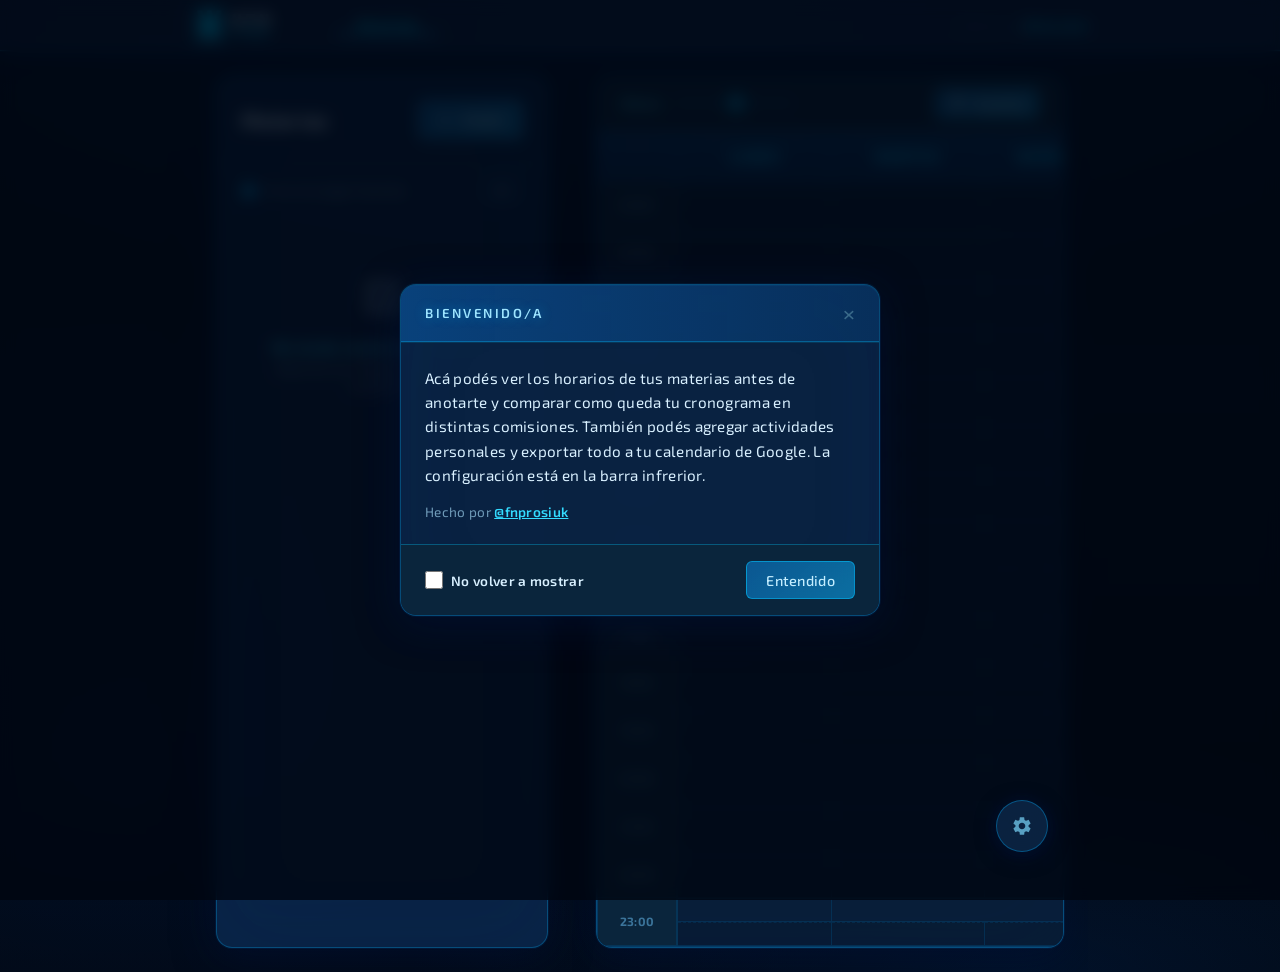
==== commit 29a34cb7: "Add files via upload" ====
--- a/index.html
+++ b/index.html
@@ -418,22 +418,30 @@
                 <p style="margin-bottom: 1.25rem; font-size: 0.9rem; color: var(--text-muted, #94a3b8);">
                     Seleccioná la opción de exportación deseada:
                 </p>
-                <div style="display: flex; gap: 1rem; justify-content: center;">
+                <div style="display: flex; gap: 0.75rem; justify-content: center; flex-wrap: wrap;">
                     <button id="choice-pdf-btn" class="btn btn-secondary"
-                        style="flex: 1; display: flex; flex-direction: column; align-items: center; gap: 0.6rem; padding: 1.25rem 0.75rem;">
-                        <svg viewBox="0 0 24 24" width="32" height="32">
+                        style="flex: 1; min-width: 110px; display: flex; flex-direction: column; align-items: center; gap: 0.5rem; padding: 1rem 0.5rem;">
+                        <svg viewBox="0 0 24 24" width="28" height="28">
                             <path fill="currentColor"
                                 d="M19 3H5c-1.1 0-2 .9-2 2v14c0 1.1.9 2 2 2h14c1.1 0 2-.9 2-2V5c0-1.1-.9-2-2-2zm-9.5 8.5c0 .83-.67 1.5-1.5 1.5H7v2H5.5V8H8c.83 0 1.5.67 1.5 1.5v2zm5 2c0 .83-.67 1.5-1.5 1.5h-2.5V8h2.5c.83 0 1.5.67 1.5 1.5v4zm4-3.5h-2v1.5h1.5V13H16v2h-1.5V8h3.5v1.5zM7 9.5h1v2H7v-2zm5 0h1v4h-1v-4z" />
                         </svg>
                         <span>Documento PDF</span>
                     </button>
                     <button id="choice-gcal-btn" class="btn btn-google"
-                        style="flex: 1; display: flex; flex-direction: column; align-items: center; gap: 0.6rem; padding: 1.25rem 0.75rem;">
-                        <svg viewBox="0 0 24 24" width="32" height="32">
+                        style="flex: 1; min-width: 110px; display: flex; flex-direction: column; align-items: center; gap: 0.5rem; padding: 1rem 0.5rem;">
+                        <svg viewBox="0 0 24 24" width="28" height="28">
                             <path fill="currentColor"
                                 d="M19 4h-1V2h-2v2H8V2H6v2H5c-1.1 0-2 .9-2 2v14c0 1.1.9 2 2 2h14c1.1 0 2-.9 2-2V6c0-1.1-.9-2-2-2zm0 16H5V9h14v11zM7 11h5v5H7v-5z" />
                         </svg>
                         <span>Google Calendar</span>
+                    </button>
+                    <button id="choice-ics-btn" class="btn btn-secondary"
+                        style="flex: 1; min-width: 110px; display: flex; flex-direction: column; align-items: center; gap: 0.5rem; padding: 1rem 0.5rem;">
+                        <svg viewBox="0 0 24 24" width="28" height="28">
+                            <path fill="currentColor"
+                                d="M19 3h-1V1h-2v2H8V1H6v2H5c-1.11 0-1.99.9-1.99 2L3 19c0 1.1.89 2 2 2h14c1.1 0 2-.9 2-2V5c0-1.1-.9-2-2-2zm0 16H5V8h14v11zM9 10H7v2h2v-2zm4 0h-2v2h2v-2zm4 0h-2v2h2v-2zm-8 4H7v2h2v-2zm4 0h-2v2h2v-2zm4 0h-2v2h2v-2z" />
+                        </svg>
+                        <span>Archivo .ics (iCal)</span>
                     </button>
                 </div>
             </div>
